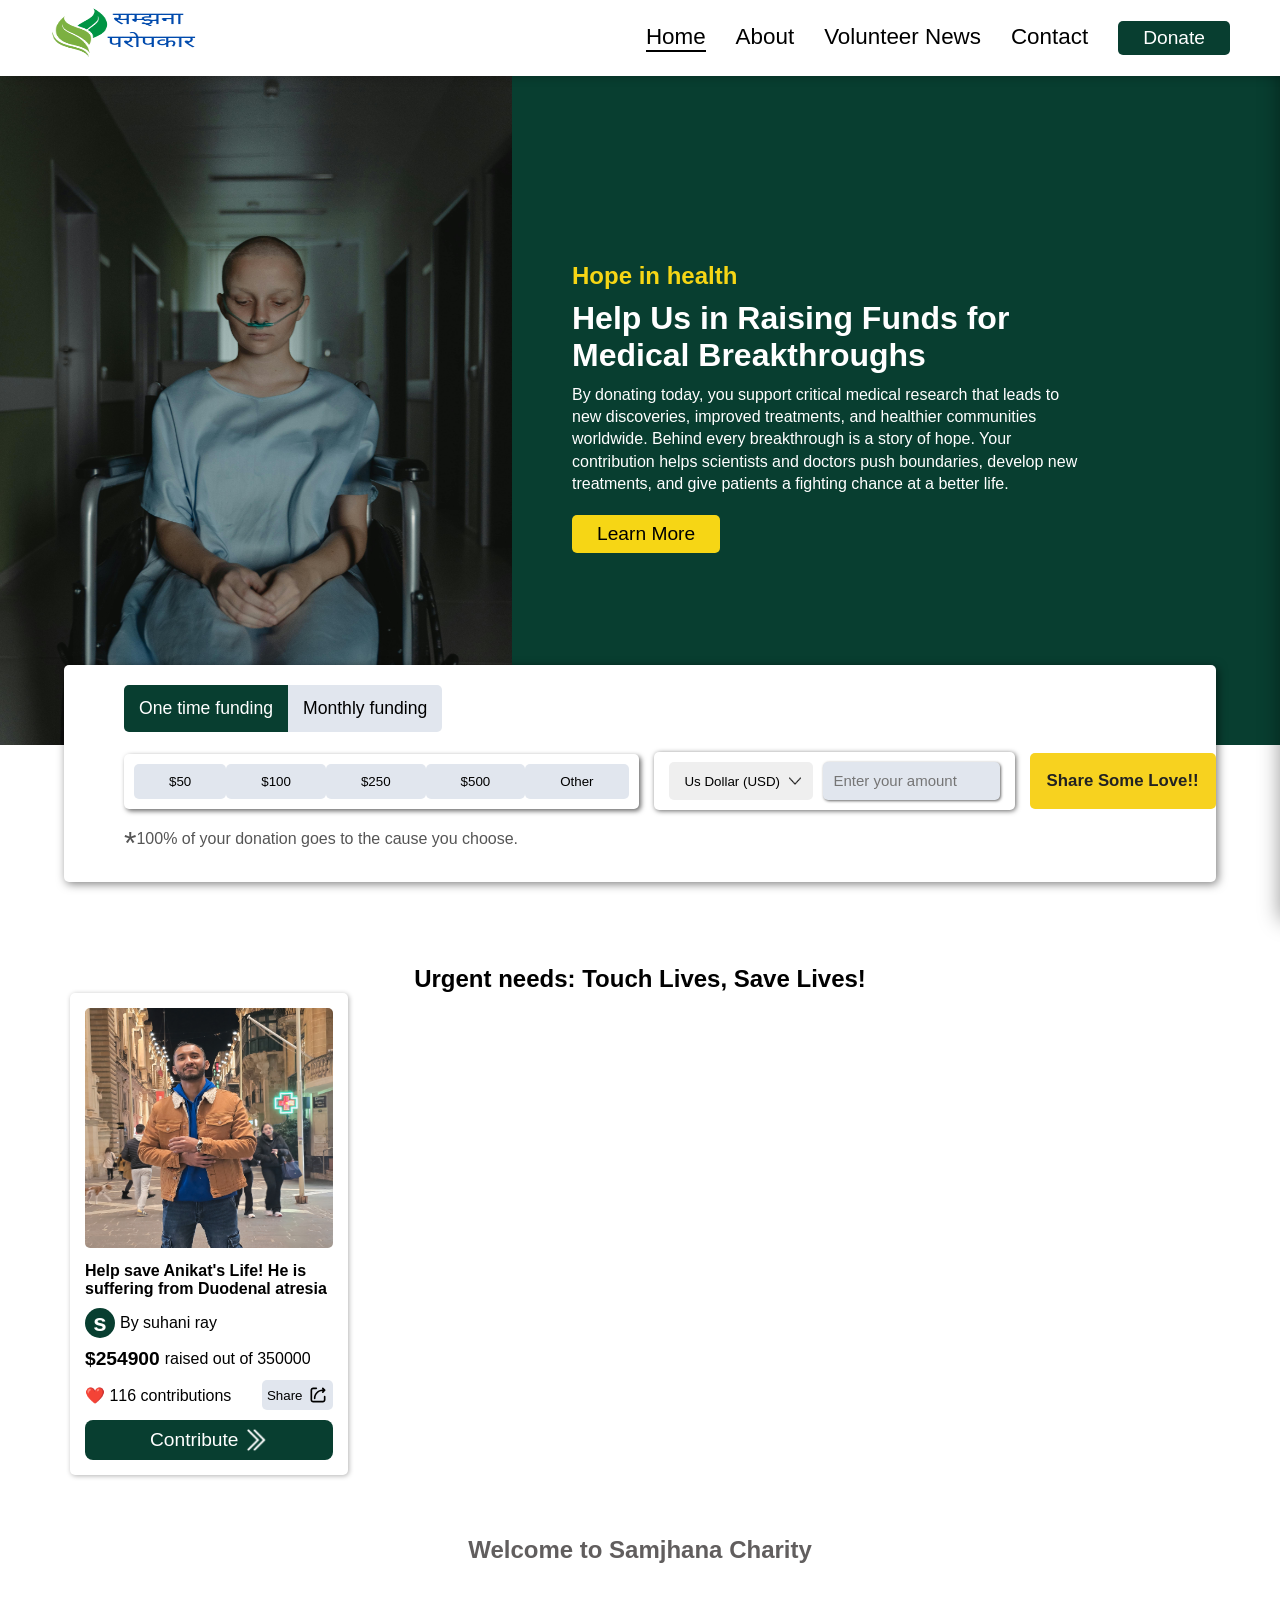
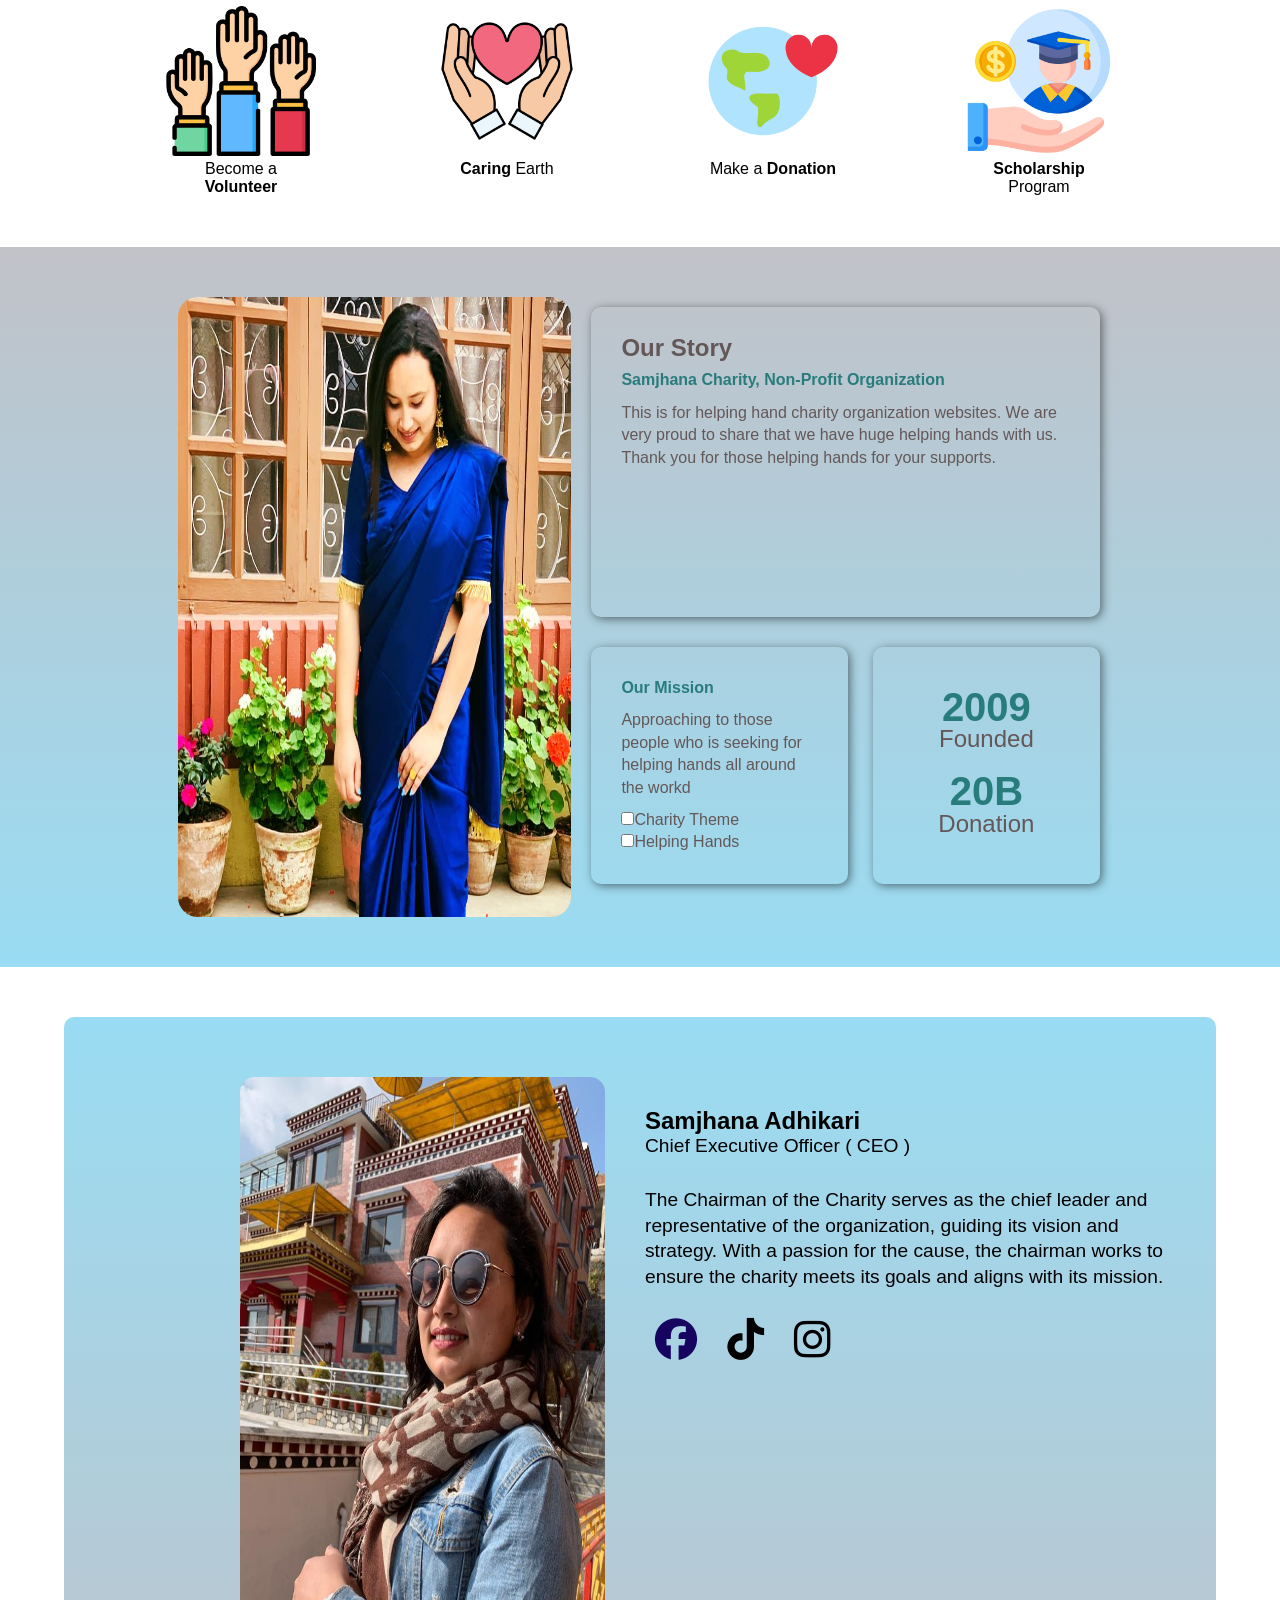
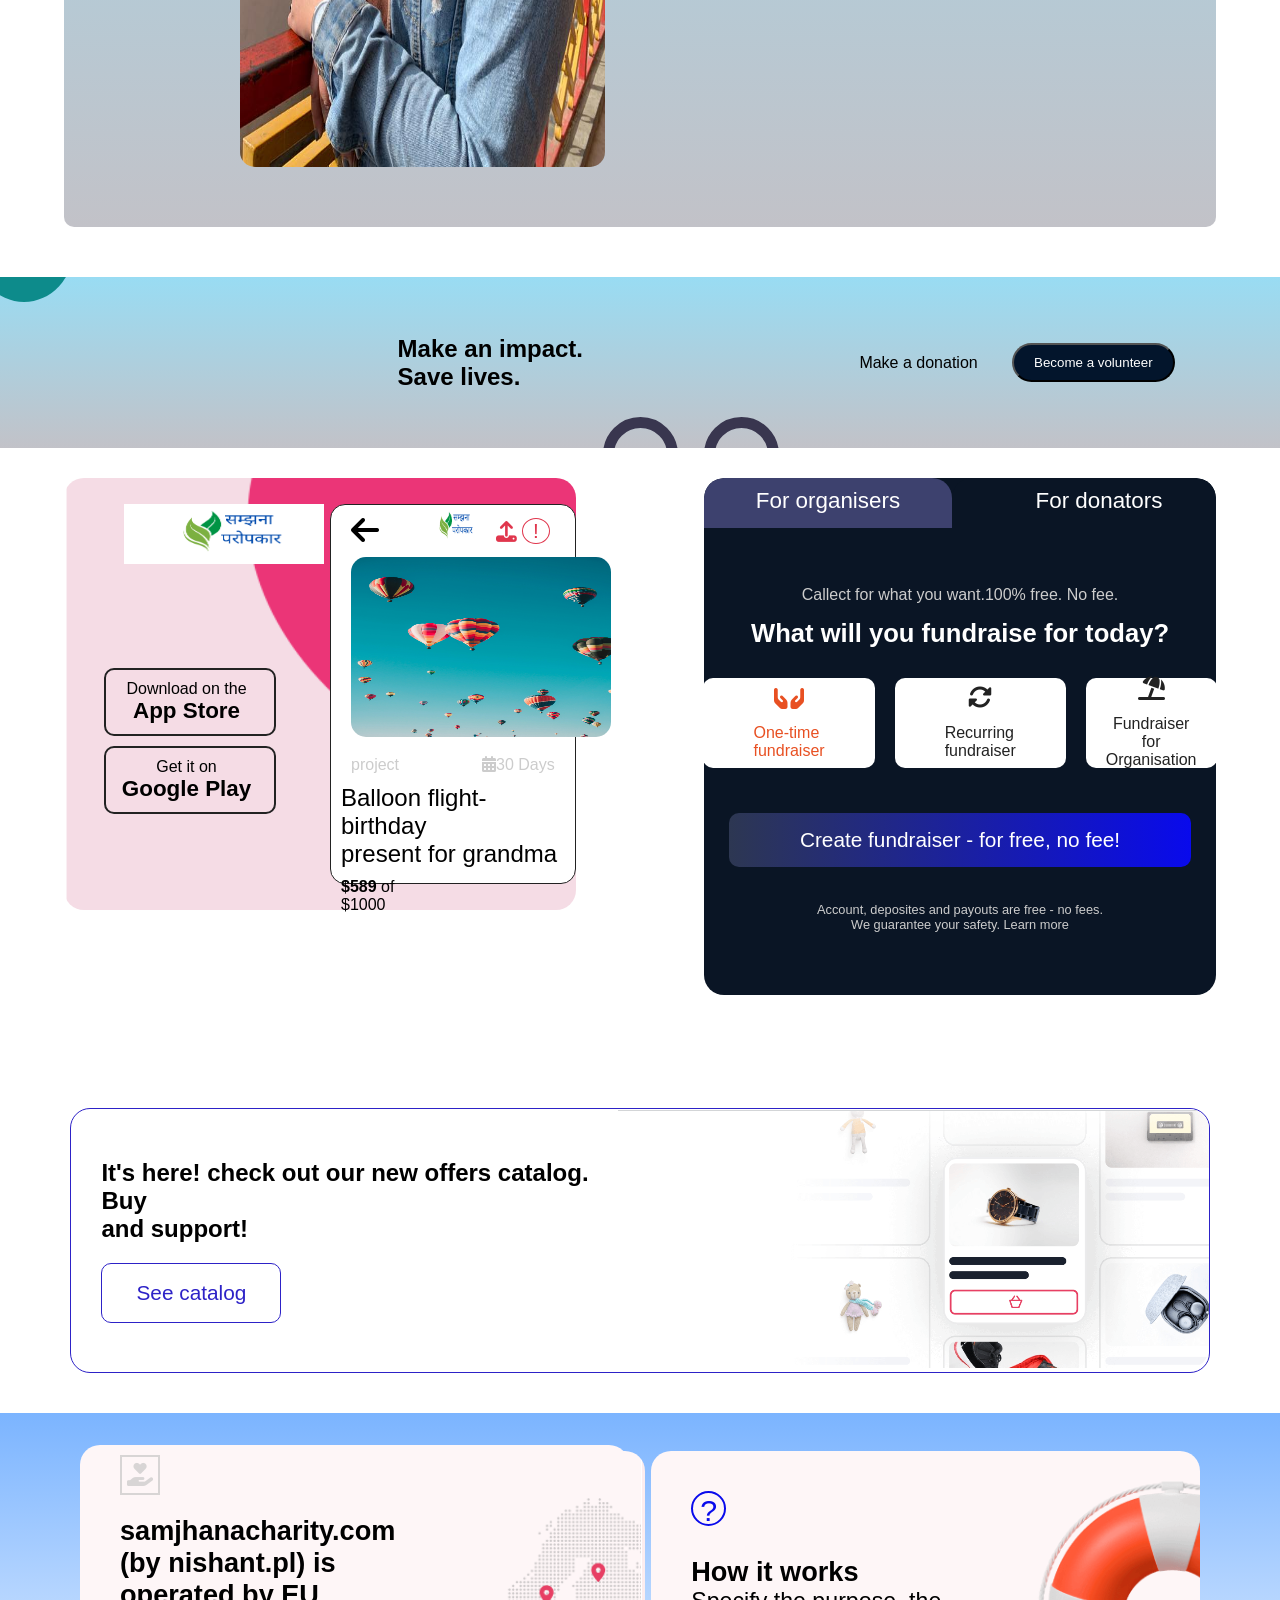
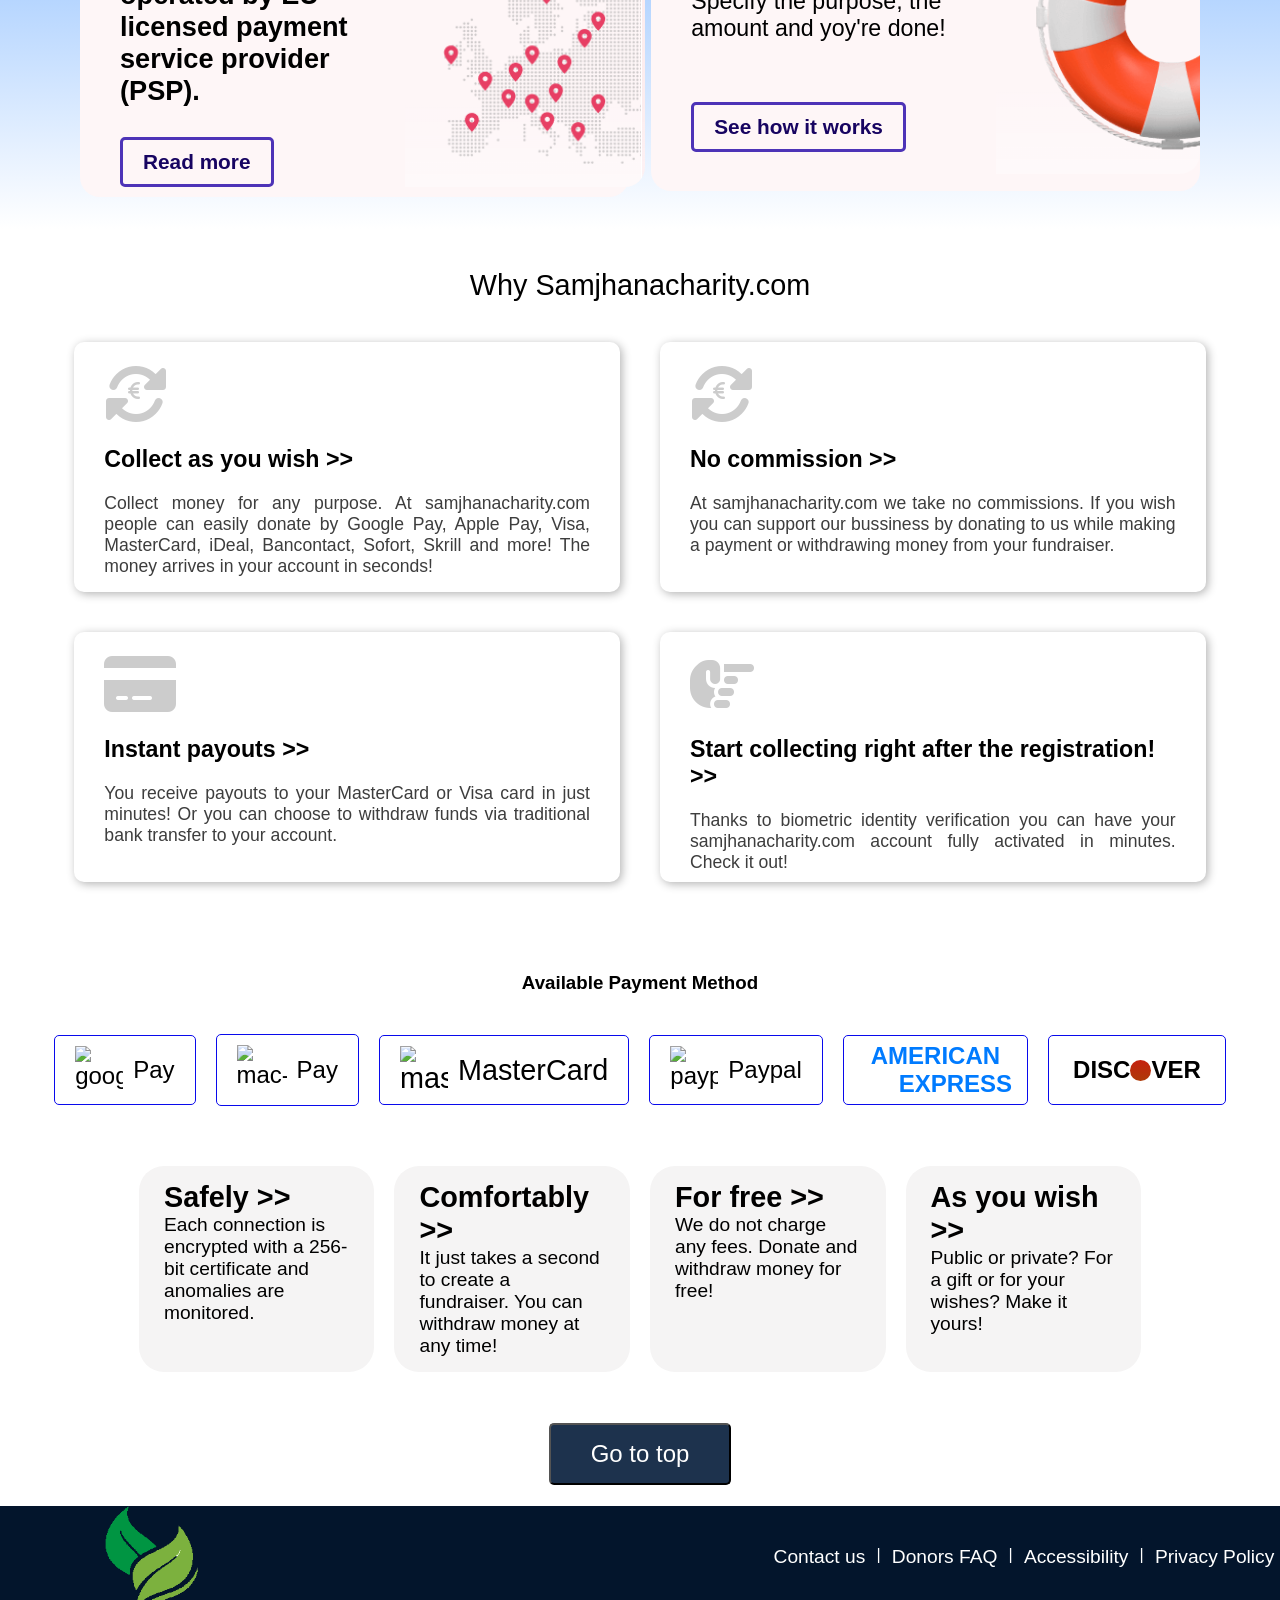
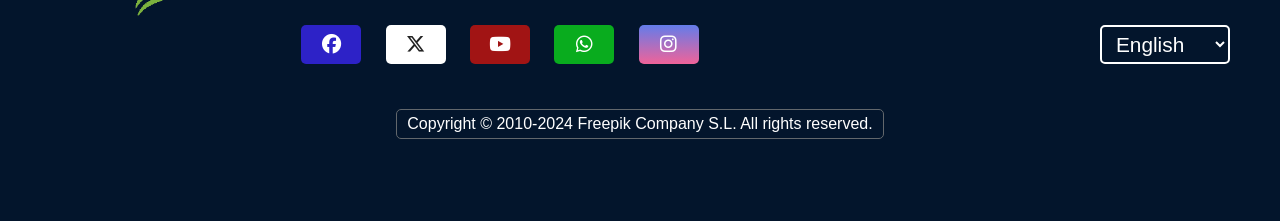
==== index.html @ 67909ae7 "git initialize" ====
<!DOCTYPE html>
<html lang="en">
  <head>
    <meta charset="UTF-8" />
    <meta name="viewport" content="width=device-width, initial-scale=1.0" />
    <title>Shamjhana charity</title>
    <link rel="stylesheet" href="style.css" />
    <link rel="stylesheet" href="formStyle.css">
    <link rel="stylesheet" href="footerLogInWith.css">
    <link rel="stylesheet" href="sliding-dots.css">
    <link rel="stylesheet" href="contact.css">
    <link
      rel="stylesheet"
      href="https://cdnjs.cloudflare.com/ajax/libs/font-awesome/6.7.1/css/all.min.css"
    />
     <script src="index.js" defer></script>
   <script src="javascript.js" defer></script>
  </head>
  <body>
   <header>
      <div class="header section-p">
        <div class="title-image">
          <img src="photos/सम्झना परोपकार23.png" alt="logo of site" />
        </div>
        <div class="menu-bar">
          <ul>
            <li><a href="index.html" class="active">Home</a></li>
            <li><a href="about.html">About</a></li>
            <li><a href="volunteer.html" >Volunteer News</a></li>
            <li><a href="contact.html">Contact</a></li>
          </ul>
          <a href="donation.html"><button>Donate</button></a>
        </div>
      </div>
    </header>
    <div class="scroll-bar"></div>

     <div class="mutedBackground">
      <div class="logo-details">
        <div id="cancel-icon"><i class="fa-solid fa-arrow-left"></i></div>
        <video src="photos/logoAnimation.mp4" autoplay muted loop></video>
      </div>
    </div>
    <div id="message">
      <p>
        <button class="cancel-btn">
          &times;
        </button>
        <span>You made a difference today.</span>
        Your donation was successful, and your kindness is already helping those in need. Thank you for standing with us and spreading hope.
      </p>
    </div>

    <section id="hero-section">
      <div class="hero-image">
        <img src="photos/hero-section-img.jpg" alt="hero section image" />
      </div>
      <div class="container">
        <h3>Hope in health</h3>
        <h2>Help Us in Raising Funds for Medical Breakthroughs</h2>
        <p>By donating today, you support critical medical research that leads to new discoveries, improved treatments, and healthier communities worldwide. Behind every breakthrough is a story of hope. Your contribution helps scientists and doctors push boundaries, develop new treatments, and give patients a fighting chance at a better life.</p>
        <button>Learn More</button>
      </div>
      <div class="payment-list">
        <div class="payment-subscriptions-type">
          <button class="active first">One time funding</button>
          <button class="second">Monthly funding</button>
        </div>
        <div class="price-options">
          <div class="options">
            <button value="50">$50</button>
            <button value="100">$100</button>
            <button value="250">$250</button>
            <button value="500">$500</button>
            <button value="0">Other</button>
          </div>
          <div class="currency-input">
            <div class="custom-select-dropdown">
              <button>
                <p>
                  Us Dollar (USD)
                </p>
                <img src="/photos/down-arrow.png" alt="arrow down"/>
              </button>
              <ul class="dropdown-active">
                <li value="Eur">
                  Us Dollar (USD)
                </li>
                <li value="Eur">
                  Euro (EUR)
                </li>
              </ul>
            </div>
            <input type="text" placeholder="Enter your amount" />
          </div>
          <button class="donateBtn">Share Some Love!!</button>
        </div>
        <span class="donation-info">
         <span>*</span> 100% of your donation goes to the cause you choose.

        </span>
      </div>
       
    </section>

    <section id="recent-charity">
      <h2>
        Urgent needs: Touch Lives, Save Lives!
      </h2>
      <div class="listofCharityProgram">
        <div class="container">
          <img class="photo" src="photos/aaaaa.jpg" alt="image of current program" />
          <h4>
            Help save Anikat's Life! He is suffering from Duodenal atresia
          </h4>
          <div>
            <p class="avatar">
              s
            </p>
            <span>
              By suhani ray
            </span>
          </div>
          <div>
            <span class="raisedMoney">$254900</span>raised out of 350000
          </div>
          <div class="contributionBtn">
            <p>
              <span>❤️</span> 116 contributions
            </p>
            <button>
              Share
              <img src="photos/shareIcon.svg" alt="">
            </button>
          </div>
          <button class="goContributeBtn">
            Contribute
            <img src="photos/doubleArrow.png" alt="">
          </button>
        </div>
      </div>

    </section>

    <section class="welcome-to-charity">
      <div class="left">
        <h2>Welcome to Samjhana Charity</h2>
        <div class="helping-hands">
          <div class="help first-child">
            <img src="photos/charity.png" alt="" />
            <p>Become a <br /><strong>Volunteer</strong></p>
          </div>
          <div class="help second-child">
            <img src="photos/donate.png" alt="" />
            <p><strong>Caring</strong> Earth</p>
          </div>
          <div class="help third-child">
            <img src="photos/earth.png" alt="" />
            <p>Make a <strong>Donation</strong></p>
          </div>
          <div class="help forth-child">
            <img src="photos/scholarship.png" alt="" />
            <p><strong>Scholarship</strong><br /> Program</p>
          </div>
        </div>
      </div>
      <div class="scholarship-section">
          <i class="fa-solid fa-xmark"></i>
            <h2 class="section-title">Scholarship Opportunities</h2>
            <p class="section-description">
              Explore various scholarships tailored for students to support their academic journey. Apply now to secure your future!
            </p>
        
            <div class="scholarship-cards">

              <!-- Scholarship Card 1 -->
              <div class="scholarship-card">
                <h3 class="scholarship-title">Undergraduate Merit Scholarship</h3>
                <p class="scholarship-details">
                  Award: $5,000 annually <br>
                  Eligibility: High school graduates with a GPA of 3.5+
                </p>
                <button class="apply-button">Apply Now</button>
              </div>
        
              <!-- Scholarship Card 2 -->
              <div class="scholarship-card">
                <h3 class="scholarship-title">STEM Excellence Grant</h3>
                <p class="scholarship-details">
                  Award: $7,500 annually <br>
                  Eligibility: Students pursuing STEM fields
                </p>
                <button class="apply-button">Apply Now</button>
              </div>
        
              <!-- Scholarship Card 3 -->
              <div class="scholarship-card">
                <h3 class="scholarship-title">Global Student Scholarship</h3>
                <p class="scholarship-details">
                  Award: Full tuition coverage <br>
                  Eligibility: International students with leadership experience
                </p>
                <button class="apply-button">Apply Now</button>
              </div>
            </div>
        </div>
        
    </section>

    <section class="story-section">
      <div class="left-side">
        <img src="photos/IMG_1.jpg" alt="Story teller" />
      </div>
      <div class="right">
        <div class="top">
          <h1>Our Story</h1>
          <h4>Samjhana Charity, Non-Profit Organization</h4>
          <p></p>
            This is for helping hand charity organization websites. We are very
            proud to share that we have huge helping hands with us. Thank you
            for those helping hands for your supports.
          </p>
        </div>
        <div class="bottom">
          <div class="bottom-left">
            <h4>Our Mission</h4>
            <p>
              Approaching to those people who is seeking for helping hands all
              around the workd
            </p>
            <div>
              <label for=""><input type="checkbox" />Charity Theme</label>
              <label for=""><input type="checkbox" />Helping Hands</label>
            </div>
          </div>
          <div class="bottom-right">
            <div class="bottom-right-div">
              <h2>2009</h2>
              <p>Founded</p>
            </div>
            <div>
              <h2>20B</h2>
              <p>Donation</p>
            </div>
          </div>
        </div>
      </div>
    </section>

    <section class="founder-profile">
      <div class="image">
        <img src="photos/IMG_2.jpg" alt="Founder">
      </div>
      <div class="description">
        <h2>Samjhana Adhikari</h2>
        <span>Chief Executive Officer ( CEO )</span>
        <p>The Chairman of the Charity serves as the chief leader and representative of the organization, guiding its vision and strategy. With a passion for the cause, the chairman works to ensure the charity meets its goals and aligns with its mission.</p>
        <div class="icons">
          <div><a href="https://www.facebook.com/samie.adhikari" target="_blank"><i class="fa-brands fa-facebook"></i></a></div>
          <div><a href="https://www.tiktok.com/foryou" target="_blank"><i class="fa-brands fa-tiktok"></i></a></div>
          <div><a href="https://www.instagram.com/shrijana.adhikari.5817/" target="_blank"><i class="fa-brands fa-instagram"></i></a></div>
        </div>
      </div>
    </section>

    <section class="become-a-volunteer">
      <div class="before"></div>
      <div class="text"><h2>Make an impact. <br> Save lives.</h2></div>
      <div class="right-text">
        <p>Make a donation</p>
        <Button><a href="volunterForm.html">Become a volunteer</a></Button>
      </div>
        <div class="bottom-ring"></div>
        <div class="bottom-ring2"></div>
    </section>
  
  <section class="application">
    <div class="left-side">
      <div class="applink">
        <div class="image"><img src="photos/सम्झना परोपकार2.png" alt=""></div>
        <div class="link">
          <div class="iphone">
            <div class="logo"></div>
            <div class="name">
              <p>Download on the </p>
              <h4>App Store</h4>
            </div>
          </div>
          <div class="android">
            <div class="logo"></div>
            <div class="name">
              <p>Get it on </p>
              <h4>Google Play</h4>
            </div>
          </div>
        </div>
      </div>
      <div class="mobile-screen">
        <div class="head">
          <div class="icon"><i class="fa-solid fa-arrow-left"></i></div>
          <div class="logo"><img src="photos/सम्झना परोपकार2.png" alt=""></div>
          <div class="upload"><i class="fa-solid fa-upload"></i><span>!</span></div>
        </div>
        <div class="ballons-image"><img src="photos/ballons.jpg" alt="ballons"></div>
        <div class="project">
          <span>project</span>
          <span><i class="fa-solid fa-calendar-days"></i>30 Days</span>
        </div>
        <div class="ballon-flight">Balloon flight-birthday <br>present for grandma</div>
        <div class="price"><strong>$589</strong> of $1000</div>
      </div>
    </div>
    <div class="right-side">
      <div class="heading">
        <div class="first-heading">For organisers</div>
        <div class="second-heading ">For donators</div>
      </div>
      <div class="body">
        <div class="for-organisers">
          <span>Callect for what you want.100% free. No fee.</span>
          <h4>What will you fundraise for today?</h4>
          <div class="box">
            <div class="first-box"><i class="fa-solid fa-hands-holding"></i><span class="first-span">One-time fundraiser</span></div>
            <div class="second-box"><i class="fa-solid fa-rotate"></i><span>Recurring fundraiser</span></div>
            <div class="third-box"><i class="fa-solid fa-umbrella-beach"></i><span>Fundraiser for Organisation</span></div>
          </div>
          <button>Create fundraiser - for free, no fee!</button>
          <div class="safety-text">
            <span>Account, deposites and payouts are free - no fees. <br>
            We guarantee your safety. <span>Learn more</span>
            </span>
          </div>
        </div>
        <div class="for-donators">
          <h4>Search for a fundraiser you want to support</h4>
          <div class="search-field"><input type="text" placeholder="Enter the title of the fundraiser"><i class="fa-solid fa-magnifying-glass"></i></div>
          <h5>Support fundraisers with more tha donations!</h5>
          <div class="tickmark"><i class="fa-solid fa-check"></i><span>Make use of unused items</span></div>
          <div class="tickmark"><i class="fa-solid fa-check"></i><span>Share your skills- handcraft, music,podcasts, etc</span></div>
          <div class="tickmark"><i class="fa-solid fa-check"></i><span>list them as offers on fundraiser, and 100% of the proceeds from sale will support your choosen cause</span> </div>
          <button>Create fundraiser</button>
        </div>
      </div>
    </div>
  </section>

  <section id="catalog">
    <div class="body">
      <div class="text">
        <h3>It's here! check out our new offers catalog. Buy <br> and support!</h3>
        <button> See catalog</button>
      </div>
      <div class="image">
        <img src="photos/catalog.png">
      </div>
    </div>
  </section>

  <section class="container-p">
    <div class="container">
      <div class="left-side">
        <div class="content">
          <div class="icon"><i class="fa-solid fa-hand-holding-heart"></i></div>
          <div class="text"><h3 class="heading">samjhanacharity.com (by nishant.pl) is operated by EU licensed payment service provider (PSP).</h3></div>
          <div class="button"><button>Read more</button></div>
        </div>
        <div class="image"> <img src="photos/hello2.png" alt=""></div>
      </div>
      <div class="left-side right-side">
        <div class="content">
          <div class="question-mark">?</div>
          <div class="text"><h3 class="heading-one">How it works</h3>
          <p>Specify the purpose, the amount and yoy're done!</p></div>
          <div class="button"><button>See how it works</button></div>
        </div>
        <div class="image"> <img src="photos/hello.png" alt=""></div>
      </div>
    </div>
  </section>

  <section class="commission">
    <div class="heading">Why Samjhanacharity.com</div>
    <div class="container">
      <div class="box">
        <div class="icon"><i class="fa-solid fa-rotate"><i class="fa-solid fa-euro-sign"></i></i></div>
        <h2>Collect as you wish <span>>></span></h2>
        <p>Collect money for any purpose. At samjhanacharity.com people can easily donate by Google Pay, Apple Pay, Visa, MasterCard, iDeal, Bancontact, Sofort, Skrill and more! The money arrives in your account in seconds!</p>
      </div>
      <div class="box">
        <div class="icon"><i class="fa-solid fa-rotate"><i class="fa-solid fa-euro-sign"></i></i></div>
        <h2>No commission <span>>></span></h2>
        <p>At samjhanacharity.com we take no commissions. If you wish you can support our bussiness by donating to us while making a payment or withdrawing money from your fundraiser.</p>
      </div>
      <div class="box">
        <div class="icon"><i class="fa-regular fa-credit-card"></i></div>
        <h2>Instant payouts <span>>></span></h2>
        <p>You receive payouts to your MasterCard or Visa card in just minutes! Or you can choose to withdraw funds via traditional bank transfer to your account.</p>
      </div>
      <div class="box">
        <div class="icon"><i class="fa-regular fa-hand-point-right"></i></div>
        <h2>Start collecting right after the registration! <span>>></span></h2>
        <p>Thanks to biometric identity verification you can have your samjhanacharity.com account fully activated in minutes. Check it out!</p>
      </div>
    </div>
  </section>

  <section class="pay-securely">
    <div class="heading"><h3>Available Payment Method</h3></div>
    <div class="payment">
      <div class="inner-box">
        <span class="icons-logo"><img width="48" height="48" src="https://img.icons8.com/color/48/google-logo.png" alt="google-logo"/>Pay</span>
        <span class="icons-logo"><img width="50" height="50" src="https://img.icons8.com/ios-filled/50/mac-os.png" alt="mac-os"/>Pay</span>
        <span class="icons-logo mastercard"><img width="48" height="48" src="https://img.icons8.com/color/48/mastercard-logo.png" alt="mastercard-logo"/> MasterCard</span>
        <span class="icons-logo"><img width="48" height="48" src="https://img.icons8.com/color/48/paypal.png" alt="paypal"/>Paypal</span>
        <span class="icons-logo american">AMERICAN <span>EXPRESS</span></span>
        <span class="icons-logo discover">DISC <P></P> VER</span>
      </div>
    </div>
    <div class="container">
      <div class="box">
        <h2>Safely <span>>></span></h2>
        <p>Each connection is encrypted with a 256-bit certificate and anomalies are monitored.</p>
      </div>
      <div class="box">
        <h2>Comfortably <span>>></span></h2>
        <p>It just takes a second to create a fundraiser. You can withdraw money at any time!</p>
      </div>
      <div class="box">
        <h2>For free <span>>></span></h2>
        <p>We do not charge any fees. Donate and withdraw money for free!</p>
      </div>
      <div class="box">
        <h2>As you wish <span>>></span></h2>
        <p>Public or private? For a gift or for your wishes? Make it yours!</p>
      </div>
    </div>
  </section>
  <!-- <div class="payment"><img src="photos/pay.png" alt="payment" width="100%"></div> -->
  <section id="goto-top">
    <button>Go to top</button>
  </section>

  <footer>
    <div class='footer-layer'>
      <div class="contact-form">
        <div class="image-side">
          <span>thank you for supportinng <br> samjhana charity fund</span>
        </div>
        <div class="content-side">
            <form action="">
              <div class="cancel-icon"><i class="fa-solid fa-arrow-left"></i></div>
              <div class="heading"><h4>If you wish to contact us - log in.</h4></div>
              <div class="create-account"><p>Don't have an account?<span>Sign Up</span></p></div>
              <div class="signup-with">
                <i class="fa-brands fa-facebook"></i>
                <span>Continue with Facebook</span>
              </div>
              <div class="signup-with">
                <i class="fa-brands fa-google"></i>
                <span>Continue with Google</span>
              </div>
              <div class="line-through"><span>or</span></div>
              <div class="input-email"><input type="email" placeholder="Enter your email"></div>
              <div class="input-password"><input type="password" placeholder="Your password"></div>
              <div class="forgot-password"><span>Forgot password?</span></div>
              <button class="sign-in">Sign in</button>
            </form>
          </div>
      </div>
    </div>
   <div>
      <!-- <div class="payment"><img src="photos/pay.png" alt="payment"></div> -->
      <div class="footer-part">
          <div class="logo"><img src="photos/2 copy.png" alt=""></div>
          <div class="footer-list">
            <div class="contact-us"><a href="#">Contact us</a></div>
            <div>|</div>
            <div><a href="frequentlyAskedQuestion.html" target="_top">Donors FAQ</a></div>
            <div>|</div>
            <div><a href="">Accessibility </a></div>
            <div>|</div>
            <div><a href="privacypolicy.html">Privacy Policy</a></div>
          </div>
      </div>
      <div class="copy-right">
        <div class="social-media">
            <a href="https://www.facebook.com/samie.adhikari" target="_blank"><i class="fa-brands fa-facebook"></i></a>
            <a href="https://x.com/?lang=en" target="_blank">  <i class="fa-brands fa-x-twitter"></i></a>
            <a href="https://www.youtube.com/watch?v=2YqrkCI9_wM" target="_blank"><i class="fa-brands fa-youtube"></i></a>
            <a href="https://www.whatsapp.com" target="_blank"><i class="fa-brands fa-whatsapp"></i></a>
            <a href="https://www.instagram.com/adhikarisamie/" target="_blank"><i class="fa-brands fa-instagram"></i></a>
        </div>
        <select name="language" id="language">
            <option value="English">English</option>
            <option value="Nepali">Nepali</option>
            <option value="Poland">Poland</option>
            <option value="Spanish">Spanish</option>
            <option value="Germany">Germany</option>
        </select>
    </div>
   </div>
   
   
   <div class="copy-right-part"><span>Copyright © 2010-2024 Freepik Company S.L. All rights reserved.</span></div>
  </footer>
  </body>
</html>
---- style.css ----
* {
  margin: 0px;
  padding: 0px;
  box-sizing: border-box;
  font-family: arial;
}
:root {
  --primary-color: #083e30;
  --secondary-color: #03152c;
  --primary-background-color: #f9f9f9;
  --secondary-background-color: #e1e6ee;
  --primary-yellow-color: #f6d615;
  --secondary-yellow-color: #f7d21f;
}
.section-m {
  margin: 40px 0px;
}
a {
  text-decoration: none;
  /* color: white; */
}
.header {
  display: flex;
  justify-content: space-between;
  align-items: center;
  position: fixed;
  left: 0px;
  top: 0px;
  width: 100%;
  background-color: white;
  box-shadow: 10px 0px 10px rgba(0, 0, 0, 0.3);
  z-index: 999;
  padding: 0px 50px;
}
.header .title-image img {
  width: 150px;
  height: 4.5rem;
  cursor: pointer;
}
.menu-bar {
  width: 100%;
  display: flex;
  justify-content: center;
  align-items: center;
  gap: 20px;
}
.menu-bar ul {
  list-style: none;
  display: flex;
  align-items: center;
  gap: 10px;
  justify-content: right;
  width: 100%;
}
.menu-bar ul li {
  padding: 10px;
  width: fit-content;
}
.menu-bar ul li a {
  font-size: 1.4rem;
  color: black;
}
.menu-bar ul li a::after {
  content: "";
  display: block;
  width: 0%;
  height: 2px;
  background: #000;
  transition: 0.4s;
}
.menu-bar ul li a:hover::after {
  width: 100%;
}
.menu-bar ul li a.active::after {
  width: 100%;
}
.menu-bar a button {
  padding: 6px 25px;
  border: none;
  outline: none;
  border-radius: 5px;
  cursor: pointer;
  background: var(--primary-color);
  color: #fff;
  font-size: 1.2rem;
  transition: 0.2s ease-in;
}
.menu-bar a button:hover {
  background: var(--secondary-color);
}
.mutedBackground {
  background-color: rgba(0, 0, 0, 0.7);
  width: 100%;
  height: 100vh;
  display: none;
  position: fixed;
  top: 0px;
  left: 0px;
  z-index: 9999;
}
.logo-details {
  width: 60%;
  height: 50vh;
  position: absolute;
  top: 50%;
  left: 50%;
  transform: translate(-50%, -50%);
  z-index: 99999;
  display: flex;
  justify-content: center;
  align-items: center;
  flex-direction: column;
  /* background: rgba(0, 0, 0, 0.4); */
  cursor: pointer;
}
.logo-details div {
  width: 100%;
  margin: 0% 0% -8% 3%;
  cursor: pointer;
}
.logo-details div .fa-arrow-left {
  padding: 15px;
  background-color: #fff;
  margin-bottom: 10px;
  border-radius: 50%;
  z-index: 99999;
}
.logo-details video {
  width: 100%;
  z-index: -1;
}
/*--------------------------------------------------------------------scroll bar section-------------------------------*/
.scroll-bar {
  position: fixed;
  top: 76px;
  left: 0%;
  width: 0%;
  height: 5px;
  background: var(--primary-yellow-color);
  border-top-right-radius: 5px;
  border-bottom-right-radius: 5px;
  z-index: 9999999;
}
/*--------------------------------------------------------------------hero section-------------------------------*/
#hero-section {
  width: 100%;
  min-height: 105dvh;
  padding-top: 70px;
  display: grid;
  grid-template-columns: 40% 1fr;
}
#hero-section .hero-image {
  height: 75dvh;
}
#hero-section .hero-image img {
  width: 100%;
  height: 100%;
  object-fit: cover;
}
#hero-section .container {
  background-color: var(--primary-color);
  height: 75dvh;
  color: #fff;
  display: flex;
  flex-direction: column;
  justify-content: center;
  align-items: flex-start;
  padding: 0px 60px;
}
#hero-section .container h3 {
  color: var(--primary-yellow-color);
  font-size: 1.5rem;
}
#hero-section .container h2 {
  font-size: 2rem;
  margin: 10px 0px;
  max-width: 70%;
}
#hero-section .container p {
  font-size: 1rem;
  line-height: 1.4rem;
  margin-bottom: 20px;
  max-width: 80%;
}
#hero-section .container button {
  padding: 8px 25px;
  background-color: var(--primary-yellow-color);
  border: none;
  outline: none;
  border-radius: 5px;
  cursor: pointer;
  font-size: 1.2rem;
  transition: 0.3s ease-in;
}
#hero-section .payment-list {
  position: absolute;
  bottom: 2%;
  left: 50%;
  transform: translateX(-50%);
  width: 90%;
  border-radius: 5px;
  background-color: white;
  box-shadow: 2px 2px 10px rgba(0, 0, 0, 0.5);
  display: flex;
  flex-direction: column;
  gap: 20px;
  padding: 20px 60px;
}
#hero-section > div.payment-list > div.payment-subscriptions-type {
  display: flex;
  align-items: center;
}
#hero-section .payment-list .payment-subscriptions-type button {
  background-color: var(--secondary-background-color);
  width: fit-content;
  padding: 13px 15px;
  border: none;
  outline: none;
  cursor: pointer;
  font-size: 1.1rem;
  transition: 0.3s ease-in;
}
#hero-section .payment-list .payment-subscriptions-type .first {
  border-top-left-radius: 5px;
  border-bottom-left-radius: 5px;
}
#hero-section .payment-list .payment-subscriptions-type .second {
  border-top-right-radius: 5px;
  border-bottom-right-radius: 5px;
}
#hero-section .payment-list .payment-subscriptions-type .active {
  background-color: var(--primary-color);
  color: #fff;
}
#hero-section .payment-list .price-options {
  display: grid;
  gap: 15px;
  grid-template-columns: 1fr 35% 18%;
  align-items: center;
}

#hero-section .payment-list .price-options .options {
  display: flex;
  justify-content: space-between;
  padding: 10px;
  border-radius: 5px;
  box-shadow: 2px 2px 5px rgba(0, 0, 0, 0.6);
}
#hero-section .payment-list .price-options .options button {
  background-color: var(--secondary-background-color);
  padding: 10px 35px;
  border-radius: 5px;
  outline: none;
  border: none;
  cursor: pointer;
}
#hero-section .payment-list .price-options .currency-input {
  box-shadow: 1px 1px 5px rgba(0, 0, 0, 0.6);
  padding: 10px 15px;
  height: 100%;
  border-radius: 5px;
  display: flex;
  gap: 10px;
}
#hero-section
  .payment-list
  .price-options
  .currency-input
  .custom-select-dropdown {
  width: 50%;
  border: none;
  outline: none;
  font-size: 1rem;
  position: relative;
  border-radius: 5px;
}
#hero-section
  .payment-list
  .price-options
  .currency-input
  .custom-select-dropdown
  button {
  display: flex;
  justify-content: center;
  align-items: center;
  /* gap: 20px; */
  width: 100%;
  height: 100%;
  padding: 5px;
  border-radius: 5px;
  outline: none;
  border: none;
  cursor: pointer;
}
#hero-section
  .payment-list
  .price-options
  .currency-input
  .custom-select-dropdown
  button
  p {
  width: 80%;
}
#hero-section
  .payment-list
  .price-options
  .currency-input
  .custom-select-dropdown
  button
  img {
  width: 13%;

  padding: 3px;
  border-radius: 2px;
}
#hero-section
  .payment-list
  .price-options
  .currency-input
  .custom-select-dropdown
  ul {
  position: absolute;
  top: 100%;
  left: 0;
  width: 100%;
  padding: 10px;
  background-color: white;
  border: 1px solid #ccc;
  border-radius: 5px;
  list-style-type: none;
  display: flex;
  gap: 7px;
  flex-direction: column;
}
#hero-section
  .payment-list
  .price-options
  .currency-input
  .custom-select-dropdown
  ul.dropdown-active {
  display: none;
}
#hero-section
  .payment-list
  .price-options
  .currency-input
  .custom-select-dropdown
  ul
  li {
  background-color: var(--secondary-background-color);
  padding: 5px;
  border-radius: 3px;
  cursor: pointer;
  transition: 0.2s ease-in;
}
#hero-section
  .payment-list
  .price-options
  .currency-input
  .custom-select-dropdown
  ul
  li:hover {
  background-color: var(--primary-color);
  color: #fff;
}
#hero-section .payment-list .price-options .currency-input input {
  width: 60%;
  padding: 10px;
  border: none;
  border-radius: 5px;
  box-shadow: 1px 1px 3px rgba(0, 0, 0, 0.6);
  background-color: var(--secondary-background-color);
  font-size: 1rem;
}
#hero-section .payment-list .price-options .currency-input input:focus {
  outline: 1px solid var(--primary-color);
}

#hero-section .payment-list .price-options .currency-input input::placeholder {
  font-size: 15px;
}

#hero-section .payment-list .price-options button:hover {
  box-shadow: 2px 2px 5px rgba(0, 0, 0, 0.5);
}
#hero-section .payment-list span.donation-info {
  display: flex;
  justify-content: flex-start;
  align-items: center;
  font-size: 1rem;
  color: #555;
  margin-top: -15px;
}
#hero-section .payment-list span.donation-info span {
  font-size: 2rem;
  margin-top: 10px;
}
#hero-section .payment-list .price-options button.donateBtn {
  padding: 18px 15px;
  background-color: var(--secondary-yellow-color);
  color: #222;
  border: none;
  outline: none;
  border-radius: 5px;
  cursor: pointer;
  font-size: 1.05rem;
  font-weight: bold;
  transition: 0.2s ease-in;
}

#message {
  position: fixed;
  top: 0;
  left: 0;
  width: 100dvw;
  height: 100dvh;
  background: rgba(0, 0, 0, 0.8);
  z-index: 9999999;
  display: none;
  justify-content: center;
  align-items: center;
  flex-direction: row;
}
#message .cancel-btn {
  position: absolute;
  top: 5%;
  right: 2%;
  font-size: 2.5rem;
  background: transparent;
  border: none;
  cursor: pointer;
}
#message p {
  background-color: white;
  color: black;
  padding: 20px 25px;
  max-width: 50%;
  border-radius: 5px;
  position: relative;
}
#message p span {
  display: block;
  font-size: 1rem;
  font-weight: bold;
  margin-bottom: 5px;
}
/*--------------------------------------------------------------------recent-charity section-------------------------------*/

#recent-charity {
  display: flex;
  flex-direction: column;
  justify-content: center;
  align-items: center;
  padding: 20px 40px;
}
#recent-charity .listofCharityProgram {
  width: 95%;
  display: grid;
  grid-template-columns: 1fr 1fr 1fr 1fr;
  gap: 10px;
}
#recent-charity .listofCharityProgram .container {
  box-shadow: 1px 1px 5px rgba(0, 0, 0, 0.3);
  padding: 15px;
  border-radius: 5px;
}
#recent-charity .listofCharityProgram .container .photo {
  width: 100%;
  height: 240px;
  border-radius: 5px;
}
#recent-charity .listofCharityProgram .container h4 {
  margin: 10px 0px;
}
#recent-charity .listofCharityProgram .container div {
  display: flex;
  align-items: center;
  gap: 5px;
  width: 100%;
  margin: 10px 0px;
}
#recent-charity .listofCharityProgram .container div .avatar {
  display: flex;
  justify-content: center;
  align-items: center;
  font-size: 1.5rem;
  font-weight: bold;
  width: 30px;
  height: 30px;
  border-radius: 50%;
  background-color: var(--primary-color);
  color: white;
}
#recent-charity .listofCharityProgram .container div .raisedMoney {
  font-weight: bold;
  font-size: 1.2rem;
  padding: 0;
}
#recent-charity .listofCharityProgram .container .contributionBtn {
  display: flex;
  justify-content: space-between;
  align-items: center;
}
#recent-charity .listofCharityProgram .container .contributionBtn button {
  display: flex;
  align-items: center;
  padding: 5px;
  gap: 5px;
  border-radius: 5px;
  border: none;
  cursor: pointer;
  background-color: var(--secondary-background-color);
}
#recent-charity .listofCharityProgram .container .contributionBtn button:hover {
  box-shadow: 1px 1px 5px rgba(0, 0, 0, 0.5);
}
#recent-charity .listofCharityProgram .container .contributionBtn button img {
  width: 20px;
  height: 20px;
}
#recent-charity .listofCharityProgram .goContributeBtn {
  width: 100%;
  height: 40px;
  background-color: var(--primary-color);
  outline: none;
  border: none;
  border-radius: 8px;
  color: white;
  display: flex;
  justify-content: center;
  align-items: center;
  gap: 5px;
  font-size: 1.2rem;
}
#recent-charity .listofCharityProgram .goContributeBtn:hover {
  box-shadow: 1px 1px 10px rgba(0, 0, 0, 0.8);
}
#recent-charity .listofCharityProgram .goContributeBtn img {
  max-width: 20%;
  max-height: 60%;
}

/*--------------------------------------------------------------------main section-------------------------------*/

.main-body .text {
  position: absolute;
  top: 0px;
  width: 100%;
  height: 90vh;
  background: rgba(0, 0, 0, 0.1);
}
.main-body .text div {
  position: absolute;
  top: 70%;
  left: 50%;
  transform: translate(-50%, -50%);
  background: rgba(0, 0, 0, 0.4);
  text-align: center;
  border-radius: 10px;
  padding: 15px;
}
.main-body .text h1 {
  font-size: 2.7rem;
  color: #2d22c7;
}
.main-body .text span {
  font-size: 1.5rem;
  color: #ffffff;
}

.main-body .text .learn-more {
  padding: 10px 20px;
  margin: 10px;
  color: #fff;
  border-radius: 25px;
  outline: none;
  border: none;
  background-color: #2d22c7;
  font-size: 1.3rem;
  cursor: pointer;
  transition: 0.2s ease-in;
}
.main-body .text .learn-more:hover {
  background-color: #170461;
}

/*-------------------------------welcome to charity----------------------------*/

.welcome-to-charity {
  position: relative;
  padding: 11rem 0;
  width: 100%;
  height: 2rem;
  display: flex;
  flex-direction: column;
  align-items: center;
  justify-content: center;
  flex-direction: row;
  z-index: 99;
}
.welcome-to-charity .left {
  padding: 11rem 0;
  width: 100%;
  height: 2rem;
  display: flex;
  flex-direction: column;
  align-items: center;
  justify-content: center;
  flex-direction: column;
  z-index: 99;
}
.welcome-to-charity h2 {
  margin-bottom: 2rem;
  color: #615e5e;
}
.welcome-to-charity .helping-hands {
  display: flex;
}
.welcome-to-charity .helping-hands .help {
  margin: 0px 3rem;
  text-align: center;
  padding: 10px;
  cursor: pointer;
}
.welcome-to-charity .helping-hands .help img {
  max-height: 150px;
  max-width: 150px;
}
/* .welcome-to-charity .helping-hands .second-child {
  box-shadow: 1px 1px 10px rgba(0, 0, 0, 0.4);
  border-radius: 5px;
} */

.no-scroll {
  overflow: hidden;
}
.welcome-to-charity .scholarship-section {
  position: fixed;
  top: 0px;
  right: -500px;
  width: 500px;
  height: 100vh;
  background-color: #f9f9f9;
  box-shadow: 0px 20px 20px rgba(0, 0, 0, 0.4);
  padding: 20px;
  z-index: 9999;
  transition: 0.3s ease-in;
}
.welcome-to-charity .scholarship-section i {
  color: #222;
  width: 100%;
  height: 10vh;
  cursor: pointer;
  font-size: 2rem;
}
.welcome-to-charity .scholarship-section .section-title {
  color: #2e0bb8;
  margin-bottom: 5px;
  margin-top: -30px;
}

.welcome-to-charity .scholarship-section .scholarship-card {
  box-shadow: 2px 2px 10px rgba(0, 0, 0, 0.5);
  margin: 10px 0px;
  padding: 10px;
  border-radius: 5px;
}
.welcome-to-charity .scholarship-section .scholarship-card h3 {
  color: #007bff;
  margin: 0px 0px 20px 0px;
}
.welcome-to-charity .scholarship-section .scholarship-card .apply-button {
  background-color: #007bff;
  color: #fff;
  border: none;
  padding: 10px 20px;
  border-radius: 5px;
  cursor: pointer;
  transition: background-color 0.3s ease;
  margin: 5px 0px;
}

/*--------------------------------story section-------------------------------*/

.story-section {
  width: 100%;
  color: #645757;
  height: 80vh;
  background-color: rgb(202, 224, 224);
  background: linear-gradient(to bottom, #c2c2c8, #99dcf3);
  padding: 50px;
  display: flex;
  justify-content: flex-start;
  padding-right: 100px;
  align-items: center;
}
.story-section .left-side {
  width: 50%;
  height: 100%;
  padding-left: 8em;
}
.story-section .left-side img {
  width: 100%;
  height: 100%;
  border-radius: 20px;
}
.story-section .right {
  width: 50%;
  line-height: 1.4rem;
  height: 100%;
  margin-right: 80px;
  margin-left: 20px;
  display: flex;
  justify-content: flex-start;
  align-items: center;
  flex-direction: column;
  gap: 20px;
}
.story-section .right .top {
  /* background-color: #fff; */
  box-shadow: 2px 2px 10px rgba(0, 0, 0, 0.5);
  padding: 30px;
  width: 100%;
  height: 50%;
  margin: 10px 0px;
  border-radius: 10px;
}
.story-section .right h1 {
  margin-bottom: 10px;
}
.story-section .right h4 {
  margin-bottom: 10px;
}
.story-section .right .bottom {
  display: flex;
  align-items: flex-start;
  gap: 15px;
  width: 100%;
}

.story-section .right .bottom .bottom-left {
  /* background-color: #fff; */
  box-shadow: 2px 2px 10px rgba(0, 0, 0, 0.5);
  border-radius: 10px;
  padding: 30px;
  height: 100%;
  width: 55%;
  margin-right: 10px;
}
.story-section .right .bottom .bottom-left h4 {
  margin-bottom: 10px;
}
.story-section .right .bottom .bottom-left div {
  margin-top: 10px;
}
.story-section .right .bottom .bottom-right .bottom-right-div {
  margin-bottom: 30px;
}
.story-section .right .bottom .bottom-right div h2 {
  font-size: 40px;
}
.story-section .right .bottom .bottom-right div p {
  font-size: 24px;
  margin-top: 10px;
}
.story-section .right .bottom .bottom-left div {
  display: flex;
  flex-direction: column;
}
.story-section .right .bottom .bottom-right {
  /* background-color: #fff; */
  box-shadow: 2px 2px 10px rgba(0, 0, 0, 0.5);
  border-radius: 10px;

  display: flex;
  flex-direction: column;
  justify-content: center;
  /* padding: 30px; */
  text-align: center;
  align-items: center;
  height: 100%;
  width: 50%;
}

.story-section h4,
.story-section h2 {
  color: rgb(40, 124, 124);
}

/*------------------------------------founder profile-----------------------*/

.founder-profile {
  display: flex;
  justify-content: center;
  gap: 40px;
  width: 90%;
  margin: 50px auto;
  height: 90vh;
  cursor: pointer;
  color: #fff;
  padding: 60px 20px;
  background: linear-gradient(to bottom, #99dcf3, #c2c2c8);
  border-radius: 10px;
}
.founder-profile .image {
  width: 50%;
}
.founder-profile .image img {
  width: 70%;
  height: 100%;
  border-radius: 15px;
  float: right;
}
.founder-profile .description {
  width: 50%;
  display: flex;
  flex-direction: column;
  align-items: flex-start;
  justify-content: flex-start;
  margin-top: 30px;
  margin-right: 30px;
  color: #000000;
}
.founder-profile .description span {
  margin-bottom: 30px;
  font-size: 1.2rem;
}
.founder-profile .description p {
  font-size: 1.2rem;
  line-height: 1.6rem;
}
.founder-profile .description .icons {
  margin-top: 30px;
  width: 140px;
  height: 40px;
  display: flex;
  align-items: center;
  justify-content: space-around;
}
.founder-profile .description .icons div {
  margin-right: 10px;
}
.founder-profile .description div i {
  font-size: 42px;
  color: black;
  border-radius: 50%;
  padding: 10px;
}
.founder-profile .description .icons div .fa-facebook {
  color: #170461;
  /* background-color: #ddd; */
  font-size: 42px;
}

/*-------------------------------------------------become a volunteer ---------------------------------*/

.become-a-volunteer {
  width: 100%;
  height: 19vh;
  display: flex;
  align-items: center;
  position: relative;
  justify-content: space-around;
  background: linear-gradient(to bottom, #99dcf3, #c2c2c8);
  overflow: hidden;
}
.become-a-volunteer .before {
  content: "";
  width: 100px;
  height: 110px;
  background-color: #0d8b8b;
  border-radius: 50%;
  position: absolute;
  top: -50%;
  left: -2%;
  overflow: hidden;
}
.become-a-volunteer .text {
  margin-right: 100px;
  width: 40%;
  display: flex;
  align-items: center;
  justify-content: right;
}
.become-a-volunteer .right-text {
  display: flex;
  align-items: center;
  justify-content: space-evenly;
  width: 30%;
}
.become-a-volunteer .right-text button {
  padding: 10px 20px;
  background-color: #03152c;
  color: #fff;
  border-radius: 20px;
  cursor: pointer;
}
.become-a-volunteer .right-text button a {
  color: #fff;
}
.bottom-ring {
  position: absolute;
  bottom: -44px;
  width: 75px;
  height: 75px;
  border: 11px solid #39364f;
  border-radius: 50%;
}
.bottom-ring2 {
  position: absolute;
  bottom: -44px;
  left: 55%;
  width: 75px;
  height: 75px;
  border: 11px solid #39364f;
  border-radius: 50%;
}
/*-------------------------------------------------------Causes------------------------------------------------*/

.causes {
  display: flex;
  align-items: center;
  flex-direction: column;
  width: 100%;
  padding: 40px 30px;
  margin-top: 30px;
  /* margin-bottom: 45px; */
}
.causes-for-volunter {
  margin-top: 0px;
}
.causes h4 {
  font-size: 30px;
  color: #2a857a;
  margin-top: 0px;
}
.causes .container {
  display: flex;
  justify-content: center;
  flex-wrap: wrap;
  margin-top: 20px;
  width: 100%;
  cursor: pointer;
}
.causes .container .details {
  display: flex;
  flex-direction: column;
  margin: 10px 15px;
  width: 31%;
  border: 1px solid #222;
  border-radius: 15px;
  padding: 5px;
}
.causes .container .details img {
  width: 100%;
  height: 150px;
  object-fit: cover;
  border-top-left-radius: 15px;
  border-top-right-radius: 15px;
  margin-bottom: 25px;
}
.causes .container .details .range-bar {
  max-width: 100%;
  height: 6px;
  background-color: #ccc;
  margin: 5px;
  position: relative;
}
.causes .container .details .range-bar .first-range-bar {
  width: 50%;
  height: 6px;
  background-color: rgb(5, 77, 86);
  margin-top: 5px;
  position: absolute;
  top: -5px;
}
.causes .container .details .range-bar .second-range-bar {
  width: 90%;
  height: 6px;
  background-color: rgb(5, 77, 86);
  margin-top: 5px;
  position: absolute;
  top: -5px;
}
.causes .container .details .range-bar .third-range-bar {
  width: 30%;
  height: 6px;
  background-color: rgb(5, 77, 86);
  margin-top: 5px;
  position: absolute;
  top: -5px;
}

.causes .container .details .price-range {
  display: flex;
  justify-content: space-around;
  margin: 10px 0px;
}
.causes .container .details a button {
  padding: 10px 20px;
  color: #fff;
  width: 100%;
  font-size: 1.4rem;
  background-color: #1d324d;
  cursor: pointer;
  border-bottom-right-radius: 10px;
  border-bottom-left-radius: 10px;
  transition: 0.2s;
  text-align: center;
}
.causes .container .details a {
  color: #fff;
  width: 100%;
}
.causes .container .details button:hover {
  box-shadow: 5px 5px 10px rgba(0, 0, 0, 0.7);
}

/*------------------------application section---------------------------------*/
.application {
  width: 100%;
  display: flex;
  justify-content: space-around;
  align-items: flex-start;
  padding: 50px 50px 0xp 50px;
  margin-top: 30px;
}

.application div {
  width: 40%;
  border-radius: 20px;
  position: relative;
}
.application .left-side {
  display: flex;
  justify-content: space-between;
  align-items: center;
  background-image: url(photos/app-background.png);
  background-size: cover;
  margin-right: -3-20px;
}
.application .left-side .applink {
  width: 50%;
  height: 27rem;
  padding: 0px 30px;
  display: flex;
  flex-direction: column;
  justify-content: center;
}
.application .left-side .applink .image {
  margin: -60px 5px 90px 30px;
}
.application .left-side .applink .image img {
  width: 200px;
  height: 60px;
}
.application .left-side .applink .link .iphone,
.application .left-side .applink .link .android {
  /* display: flex; */
  justify-content: center;
  align-items: center;
  width: 220%;
  margin: 10px;
  padding: 10px;
  border-radius: 10px;
  border: 2.5px solid #222;
  cursor: pointer;
}
.application .left-side .applink .link .iphone .name,
.application .left-side .applink .link .android .name {
  width: 95%;
  text-align: center;
}
.application .left-side .applink .link .iphone .name h4,
.application .left-side .applink .link .android .name h4 {
  font-size: 1.4rem;
}
.application .left-side .mobile-screen {
  width: 48%;
  height: 380px;
  background-color: rgb(255, 255, 255);
  margin: 10px;
  border: 1px solid #222;
  border-radius: 15px;
  padding: 10px;
}
.application .left-side .mobile-screen .head {
  display: flex;
  justify-content: space-between;
  align-items: center;
  width: 100%;
  height: 2rem;
  padding: 15px 10px;
  font-size: 2rem;
}
.application .left-side .mobile-screen .head .logo img {
  width: 100%;
  height: 2.5rem;
}
.application .left-side .mobile-screen .head .upload {
  color: #e0364d;
  font-size: 1.3rem;
  display: flex;
  justify-content: end;
  align-items: center;
}
.application .left-side .mobile-screen .head .upload span {
  border: 1px solid;
  border-radius: 50%;
  padding: 0px 10px;
  margin: 0px 5px;
}

.application .ballons-image img {
  width: 260px;
  height: 180px;
  border-radius: 15px;
  margin: 10px;
}
.application .left-side .mobile-screen .project {
  color: #ccc;
  display: flex;
  justify-content: space-between;
  align-items: center;
  width: 100%;
  padding: 5px 10px;
}
.application .left-side .mobile-screen .ballon-flight {
  width: 100%;
  font-weight: 510;
  text-align: left;
  font-size: 1.5rem;
  padding: 5px 0px;
}
.application .left-side .mobile-screen .price {
  padding: 5px 0px;
}
.application .right-side {
  overflow: hidden;
  height: 70vh;
}
.application .right-side .heading {
  position: absolute;
  top: 0px;
  left: 0px;
  z-index: 1;
  display: flex;
  justify-content: space-around;
  align-items: center;
  width: 100%;
  height: 50px;
  /* background-color: red;22 */
  font-size: 1.4rem;
}
.application .right-side .heading div {
  width: 100%;
  height: 100%;
  text-align: center;
  padding: 10px 10px;
  color: #fff;
}
.application .right-side .heading .first-heading {
  border-radius: 20px 20px 0px 0px;
  cursor: pointer;
  background-color: #3d416e;
}
.application .right-side .heading .second-heading {
  border-radius: 20px 20px 0px 0px;
  background-color: #0a1525;
  cursor: pointer;
  padding-left: 40px;
}
.application .right-side .body {
  position: relative;
  display: flex;
  width: 100%;
  height: 100%;
  color: #fff;
  padding-top: 50px;
}
.application .right-side .body .for-organisers {
  position: absolute;
  top: 0px;
  left: 0;
  background-color: #0a1525;
  width: 100%;
  height: 82%;
  display: flex;
  justify-content: center;
  align-items: center;
  flex-direction: column;
  padding: 10px;
  padding-top: 60px;
}
.application .right-side .body .for-organisers span {
  margin: 15px 0px;
  color: #ccc;
}
.application .right-side .body .for-organisers h4 {
  font-size: 1.6rem;
}
.application .right-side .body .for-organisers .box {
  display: flex;
  justify-content: center;
  align-items: center;
  width: 100%;
  height: 110px;
  padding: 10px 10px;
  margin: 20px 0px;
}
.application .right-side .body .for-organisers .box div {
  /* padding: 10px; */
  background-color: #fff;
  margin: 0px 10px;
  width: 100%;
  height: 100%;
  border-radius: 10px;
  padding: 10px 20px;
  display: flex;
  justify-content: center;
  align-items: center;
  flex-direction: column;
  cursor: pointer;
}
.application .right-side .body .for-organisers .box div .fa-hands-holding {
  color: #e85022;
  font-size: 1.5rem;
}
.application .right-side .body .for-organisers .box div i {
  color: #222;
  font-size: 1.5rem;
  padding-top: 15px;
}
.application .right-side .body .for-organisers .box .first-box {
  display: flex;
  justify-content: center;
  align-items: center;
}
.application .right-side .body .for-organisers .box .first-box .first-span {
  color: #e85022;
  margin-left: 60px;
}
.application .right-side .body .for-organisers .box .second-box span {
  margin-left: 60px;
}
.application .right-side .body .for-organisers .box div span {
  color: #222;
  font-size: 1rem;
  width: 100%;
}
.application .right-side .body .for-organisers .box .third-box {
  text-align: center;
}
.application .right-side .body .for-organisers button {
  width: 94%;
  padding: 15px 20px;
  background: linear-gradient(to left, #090aec, #2d3752);
  outline: none;
  border: none;
  font-size: 1.3rem;
  margin: 15px 0px;
  color: #fff;
  border-radius: 10px;
  cursor: pointer;
  transition: 0.3s ease-in;
}
.application .right-side .body .for-organisers button:hover {
  background-color: #107436;
}
.application .right-side .body .for-organisers .safety-text {
  width: 100%;
  text-align: center;
  margin: 20px 0px;
  font-size: 0.8rem;
}
.application .right-side .body .for-donators {
  width: 100%;
  height: 90%;
  position: absolute;
  left: 100%;
  top: 0px;
  background-color: #0a1525;
  padding: 30px;
}
.application .right-side .body .for-donators h4 {
  width: 100%;
  font-size: 1.4rem;
  margin: 14px;
  margin-top: 3rem;
}
.application .right-side .body .for-donators .search-field {
  position: relative;
  width: 100%;
  height: 2.3rem;
  margin: 30px 0px;
}
.application .right-side .body .for-donators .search-field input {
  width: 90%;
  height: 2rem;
  padding: 20px;
  outline: none;
  border: none;
  border-radius: 10px 0px 0px 10px;
  font-size: 1.3rem;
  cursor: pointer;
}
.application .right-side .body .for-donators .search-field i {
  position: absolute;
  top: 0px;
  padding: 13px;
  width: 10%;
  height: 109%;
  border-radius: 0px 10px 10px 0px;
  background-color: #ccc;
  cursor: pointer;
}
.application .right-side .body .for-donators h5 {
  width: 100%;
  font-size: 1.1rem;
  margin: 20px 15px;
}
.application .right-side .body .for-donators .tickmark {
  display: flex;
  width: 100%;
  margin: 15px 0px;
}
.application .right-side .body .for-donators .tickmark i {
  color: #e85022;
  /* padding:10px 20px 0px 10px; */
}
.application .right-side .body .for-donators .tickmark span {
  margin-left: 10px;
}
.application .right-side .body .for-donators button {
  width: 100%;
  background: linear-gradient(to right, #5353dc, #252b6e);
  border: none;
  outline: none;
  border-radius: 10px;
  padding: 15px;
  margin-top: 20px;
  cursor: pointer;
  color: #fff;
  font-size: 1.2rem;
}
/*------------------------pay securely---------------------------------*/

.pay-securely {
  width: 100%;
  /* background-color: #e1e6ee; */
  padding: 20px 0px 40px 0px;
}

.pay-securely .heading {
  text-align: center;
  margin: 20px 0px;
}
.pay-securely .payment {
  width: 100%;
  display: flex;
  justify-content: center;
  align-items: center;
  margin: 40px 0px 60px 0px;
}
.pay-securely .payment .inner-box {
  display: flex;
  justify-content: center;
  align-items: center;
}
.pay-securely .payment .inner-box .icons-logo {
  padding: 10px 20px;
  display: flex;
  justify-content: center;
  align-items: center;
  font-size: 1.5rem;
  margin: 0px 10px;
  cursor: pointer;
  border: 1px solid #090aec;
  border-radius: 5px;
  /* background-color:red; */
}
.pay-securely .payment .inner-box .icons-logo img {
  margin-right: 10px;
}
.pay-securely .payment .inner-box .mastercard {
  font-size: 1.8rem;
}
.pay-securely .payment .inner-box .american {
  /* font-size: 1.6rem; */
  padding: 6px 15px;
  font-weight: 600;
  display: flex;
  flex-direction: column;
  color: #007bff;
}

.pay-securely .payment .inner-box .american span {
  margin-left: 40px;
}
.pay-securely .payment .inner-box .discover {
  font-weight: 700;
  padding: 20px 24px;
}
.pay-securely .payment .inner-box .discover p {
  width: 21px;
  height: 21px;
  border-radius: 50%;
  background: linear-gradient(to bottom, #c5210f, #ad3a08);
}
.pay-securely .container {
  display: flex;
  width: 80%;
  margin: auto;
  justify-content: center;
}
.pay-securely .container .box {
  width: 23%;
  margin: 0px 10px;
  padding: 15px 25px;
  background-color: #f5f4f4;
  font-size: 1.2rem;
  border-radius: 25px;
}

/*------------------------go to top section---------------------------------*/

#goto-top {
  width: 100%;
  height: 4rem;
  margin: 10px 0px 0px 0px;
  display: flex;
  justify-content: center;
  align-items: center;
}
#goto-top button {
  padding: 15px 40px;
  color: #fff;
  border-radius: 5px;
  outline: none;
  background-color: #1d324d;
  font-size: 1.5rem;
  cursor: pointer;
  transition: 0.2s ease-in;
}
#goto-top button:hover {
  box-shadow: 2px 2px 10px rgba(0, 0, 0, 0.5);
  border: 1px solid #000000;
}

/* -------------------video section-------------------- */

/* .video{
  width: 100%;
  height: 100vh;
  display: none;
  justify-content: center;
  align-items: center;
  background: rgba(0,0,0, 0.4);
  position: relative;
  background: rgba(0, 0, 0, 0.5);
}

.video video{
  position:absolute;
  top: 50%;
  left: 50%;
  transform: translate(-50%,-50%);
  width: 300px;
  height: 300px;
} */
/* ------------------- ---------------title for map section------------------------------------- */
.title-for-map {
  width: 100%;
  height: 25vh;
  display: flex;
  justify-content: center;
  align-items: center;
  flex-direction: column;
}
.title-for-map .updates {
  display: flex;
  justify-content: center;
  align-items: center;
  width: 100%;
  height: 7rem;
  background-color: #0a1525;
  font-size: 1.2rem;
  color: #ddd;
}
.title-for-map .updates h5 {
  margin: 0px 10px;
  color: #fff;
  font-size: 1.3rem;
}
.title-for-map .updates span {
  margin: 0px 30px;
  width: 7px;
  height: 7px;
  background-color: #e03737;
  border-radius: 50%;
}
.title-for-map .title {
  margin: 50px 0px 20px 0px;
  text-align: center;
}
.title-for-map .title h3 {
  font-size: 1.6rem;
  margin-bottom: 10px;
}

/* ------------------- -------------------------------------map section------------------------------------------------ */
#map {
  width: 85%;
  height: 70vh;
  margin: 10px auto 40px;
  background-color: #eff2f0;
  display: flex;
  justify-content: flex-start;
  align-items: center;
  border-radius: 20px;
}
#map .left {
  width: 50%;
  height: 100%;
  outline: none;
  border-radius: 20px;
  padding: 10px;
  border: none;
}
#map .left .most-donation {
  width: 78%;
  position: relative;
}
#map .left .most-donation span {
  position: absolute;
  right: 0px;
  top: -30px;
}
#map .left .bar {
  height: 10px;
  width: 60%;
  margin-top: 30px;
  background: linear-gradient(to right, #fff, #e03737);
  border: 1px solid #222;
  border-radius: 10px;
  margin: auto;
}
#map .left img {
  border: none;
  outline: none;
  width: 80%;
  height: 95%;
}
#map .right {
  width: 50%;
  height: 100%;
  padding: 0px 40px;
  display: flex;
  justify-content: center;
  align-items: center;
  flex-direction: column;
  text-align: left;
}
#map .right div p {
  font-size: 1.3rem;
}
#map .right .first-span {
  margin-top: 20px;
}
#map .right span {
  font-size: 0.8rem;
}

/*----------------------------------------catalog section-------------------*/

#catalog {
  width: 89%;
  margin: 0px auto 40px;
}
#catalog .body {
  display: flex;
  justify-content: space-between;
  width: 100%;
  border: 1px solid #2d22c7;
  border-radius: 20px;
}
#catalog .body .text {
  width: 50%;
  display: flex;
  flex-direction: column;
  justify-content: center;
  padding-left: 30px;
}
#catalog .body .text h3 {
  font-size: 1.5rem;
  margin-bottom: 20px;
}
#catalog .body .text button {
  position: relative;
  padding: 17px 20px;
  width: 180px;
  color: #2d22c7;
  border: 1px solid #2d22c7;
  border-radius: 10px;
  font-size: 1.3rem;
  background-color: transparent;
  overflow: hidden;
  cursor: pointer;
  /* transition: to right, 0.3s ease-in; */
}
#catalog .body .text button:hover {
  color: #fff;
}
#catalog .body .text button::after {
  content: "";
  width: 100%;
  height: 100%;
  position: absolute;
  background-color: #2e0bb8;
  top: 0%;
  right: 100%;
  border-radius: 10px;
  z-index: -1;
  transition: 0.4s ease-in;
  color: #fff;
}
#catalog .body .text button:hover::after {
  right: 0%;
  color: #fff;
}
#catalog .body .image img {
  margin: 0px 0px 0px 0px;
  border-radius: 0px 20px 20px 0px;
}

/*----------------------------------------container-p section-------------------*/

.container-p .container {
  display: flex;
  justify-content: space-between;
  align-items: center;
  width: 100%;
  padding: 2rem 5rem;
  background: linear-gradient(to bottom, #7bb4ff, #fff);
}
.container-p .container .left-side {
  display: flex;
  justify-content: space-between;
  align-items: center;
  flex-direction: row;
  border-radius: 20px;
  width: 49%;
  background-color: #fef6f7;
}
.container-p .container .left-side .content {
  padding: 10px 10px 10px 40px;
  font-size: 1.45rem;
  width: 60%;
}
.container-p .container .left-side .content .icon {
  border: 2px solid #b7b8d7;
  width: 12%;
  padding: 5px;
  margin: 0px 0px 20px 0px;
}
.container-p .container .left-side .content .icon {
  border: 2px solid #d8d5d5;
  width: 40px;
  height: 40px;
  margin: 0px 0px 20px 0px;
}
.container-p .container .left-side .content .icon i {
  color: #d8d5d5;
}
.container-p .container .left-side .content div .heading {
  margin-bottom: 30px;
}
.container-p .container .left-side .content .button button {
  padding: 10px 20px;
  border-radius: 5px;
  font-size: 1.3rem;
  font-weight: 600;
  outline: none;
  border: 3px solid #4d33b7;
  color: #170461;
  background: transparent;
  cursor: pointer;
  transition: 0.3s ease-in;
}
.container-p .container .left-side .content .button button:hover {
  border: 3px solid #7959fc;
  color: #7959fc;
}
.container-p .container .left-side .image img {
  border-radius: 0px 20px 20px 0px;
}
.container-p .container .content .question-mark {
  width: 35px;
  height: 35px;
  text-align: center;
  border: 2px solid #090aec;
  border-radius: 50%;
  color: #090aec;
  font-size: 1.9rem;
  margin-bottom: 30px;
}
.container-p .container .left-side .content div .heading-one {
  margin-top: 0px;
}
.container-p .container .left-side .content .text p {
  margin-bottom: 60px;
}
.container-p .container .right-side {
  padding: 13px 0px;
}
/*-----------------------------------------------fundraiser titles ----------------------------------*/
.list-of-fundraiser {
  width: 100%;
  margin-top: 40px;
  margin-bottom: 30px;
  display: flex;
  justify-content: center;
  align-items: center;
  flex-direction: column;
}
.list-of-fundraiser .heading h1 {
  font-size: 3rem;
}
.list-of-fundraiser .description {
  font-size: 1.35rem;
  margin: 20px 0px;
}
.list-of-fundraiser .titles {
  margin: 10px 0px 15px 0px;
}
.list-of-fundraiser .titles span {
  padding: 10px 20px;
  border: 2px solid #314db1;
  border-radius: 40px;
  margin: 10px 20px;
  font-size: 1.3rem;
  cursor: pointer;
}
.list-of-fundraiser .titles span:hover {
  box-shadow: 1px 2px 2px rgba(0, 0, 0, 0.5);
  border: 2px solid #496ef4;
}
.add-active {
  color: #fff;
  background-color: #1065d4;
}
---- formStyle.css ----
* {
  margin: 0px;
  padding: 0px;
  box-sizing: border-box;
  font-family: sans-serif, serif;
}
.touch {
  width: 100%;
  min-height: 120vh;
  background-color: #afb3ff;
  display: flex;
  align-items: flex-start;
  justify-content: space-between;
  padding: 9rem 30px 10px;
  position: relative;
  overflow: hidden;
}
.touch .overlay {
  position: absolute;
  top: 0;
  left: 0;
  width: 100dvw;
  height: 96vh;
  background: #ebefff;
  z-index: 1;
  border-bottom-right-radius: 150px;
  border-bottom-left-radius: 150px;
}
.touch .roundShape {
  position: absolute;
  /* bottom: -40%; */
  top: 49%;
  left: 10%;
  width: 600px;
  height: 600px;
  background: #afb3ff;
  border-radius: 50%;
  z-index: 2;
}
.touch .rodShape,
.touch .rodShapeTwo,
.touch .rodShapeThree,
.touch .rodShapeFour {
  position: absolute;
  width: 400px;
  height: 80px;
  border-radius: 100px;
  z-index: 2;
  rotate: -40deg;
}
.touch .rodShape {
  top: 0%;
  left: 25%;
  background: #838cf1;
}
.touch .rodShapeTwo {
  top: 7%;
  left: 31%;
  background: #afb3ff;
}
.touch .rodShapeThree {
  top: 50%;
  left: 20%;
  background: #838cf1;
  z-index: 1;
}
.touch .rodShapeFour {
  top: 58%;
  left: 25%;
  background: #afb3ff;
}
.touch div {
  width: 50%;
  margin-right: 5px;
  display: flex;
  align-items: start;
  justify-content: start;
  flex-direction: column;
  padding: 0px 10px;
  z-index: 2;
}

.touch div form {
  width: 90%;
}
.touch div form .form-id {
  width: 100%;
  display: grid;
  grid-template-columns: repeat(2, 1fr);
  gap: 15px;
}
.touch div form .form-id div {
  width: 100%;
  /* height: 5rem; */
  display: flex;
  flex-direction: column;
  align-items: start;
  justify-content: center;
  margin-bottom: 10px;
}
.touch div form .form-id div label {
  margin-bottom: 5px;
  font-size: 1.3rem;
  color: #333;
  cursor: pointer;
}
.touch div form .form-id div input {
  width: 100%;
  padding: 10px 15px;
  height: 2.2rem;
  border-radius: 30px;
  background: transparent;
  border: 1px solid #000;
  outline: none;
  font-size: 1rem;
}

.touch div form .form-id div #errorMessage {
  padding: 5px 0px 0px 0px;
  margin-left: 10px;
  color: red;
  display: none;
  font-size: 1rem;
  height: 30%;
}

.touch div .comment {
  width: 97%;
  display: flex;
  margin: 15px 0px 0px 10px;
}
.touch div .comment textarea {
  max-width: 100%;
  min-width: 100%;
  padding: 15px 15px;
  font-size: 1.1rem;
  border-radius: 25px;
  border: 1px solid #000;
  outline: none;
  background: transparent;
  resize: none;
}
.touch div .comment textarea::placeholder {
  font-size: 1.2rem;
}
.touch div .comment label {
  margin-bottom: 5px;
  font-size: 1.3rem;
  color: #333;
  cursor: pointer;
}
.touch div form button {
  background-color: #2f4e76;
  color: #fff;
  font-size: 1.5rem;
  padding: 5px 50px 5px 50px;
  margin-top: 20px;
  border-radius: 50px;
  border: none;
  outline: none;
  cursor: pointer;
  float: right;
}
.touch div form button:hover {
  background-color: #1b2e43;
  transition: 0.3s;
}
.touch .formMessage {
  width: 50%;
  height: 93%;
  z-index: 2;
}
.touch .formMessage img {
  width: 514px;
  height: 600px;
  position: absolute;
  top: 32%;
  left: 13%;
}
.touch .formMessage h1 {
  color: #333;
  font-family: sans-serif;
  margin-top: 40px;
}
.touch .formMessage span {
  max-width: 65%;
  font-size: 1rem;
  color: #333;
  margin-top: 15px;
  line-height: 1.6rem;
}
.touch .formMessage a {
  /* color: #2f4e76; */
  text-decoration: underline;
  margin-top: 5px;
  font-weight: bold;
}
---- footerLogInWith.css ----
/*----------------------------------footer section-------------------------------*/

footer {
  position: relative;
  width: 100%;
  height: 35vh;
  background-color: #03152c;
}
footer .payment img {
  width: 100%;
  cursor: pointer;
}
.footer-part {
  display: flex;
  justify-content: space-between;
  align-items: flex-start;
  margin-top: 20px;
}
footer .footer-part .logo {
  margin-left: 100px;
}
footer .footer-part .logo img {
  width: 100px;
  height: 110px;
}
footer .footer-part .footer-list {
  display: flex;
  justify-content: space-around;
  width: 40%;
  margin-top: 40px;
}
footer .footer-part .footer-list div {
  color: #fff;
}
footer .footer-part .footer-list div a {
  color: #fff;
  font-size: 1.2rem;
  transition: 0.2s;
}
footer .footer-part .footer-list div a:hover {
  color: #0d8b8b;
}

footer .copy-right {
  display: flex;
  justify-content: space-between;
  align-items: center;
}

footer .copy-right .social-media {
  color: #fff;
  width: 100%;
  text-align: center;
  margin-right: 100px;
}
footer .copy-right .social-media i {
  width: 60px;
  height: 40%;
  padding: 10px;
  margin: 5px 10px;
  font-size: 1.2rem;
  text-align: center;
  border-radius: 5px;
  cursor: pointer;
  transition: 0.2s ease-in;
}
footer .copy-right .social-media a {
  color: #fff;
}
footer .copy-right .social-media a i:hover {
  box-shadow: 2px 2px 5px rgba(185, 5, 134, 0.9);
}
footer .copy-right .social-media a .fa-facebook {
  background-color: #2d22c7;
}
footer .copy-right .social-media a .fa-x-twitter {
  background-color: #fff;
  color: #222;
}
footer .copy-right .social-media a .fa-youtube {
  background-color: #a11414;
}
footer .copy-right .social-media a .fa-whatsapp {
  background-color: #09ac1e;
}
footer .copy-right .social-media a .fa-instagram {
  background: linear-gradient(to bottom, #637cea, #f06399);
}
footer .copy-right select {
  padding: 5px 10px;
  border-radius: 5px;
  font-size: 1.3rem;
  color: #fff;
  outline: none;
  margin-right: 50px;
  border: 2px solid #fff;
  cursor: pointer;
  background: transparent;
}
footer .copy-right select option {
  color: #222;
  cursor: pointer;
}

footer .copy-right-part {
  color: #fff;
  display: flex;
  justify-content: center;
  margin: 10px auto;
  padding: 30px 0px 10px;
}
footer .copy-right-part span {
  border: 1px solid #62676c;
  padding: 5px 10px;
  border-radius: 5px;
}

footer .footer-layer {
  width: 100%;
  height: 100vh;
  display: none;
  background-color: rgba(0, 0, 0, 0.8);
  position: fixed;
  top: 0px;
  left: 0px;
}
footer .contact-form {
  position: fixed;
  display: flex;
  top: 55%;
  left: 50%;
  transform: translate(-46%, -50%);
  width: 60%;
  height: 85vh;
  box-shadow: 5px 5px 10px rgba(0, 0, 0, 0.9);
  border-radius: 5px;
  background: rgba(0, 0, 0, 0.9);
}
footer .contact-form .image-side {
  width: 50%;
  background-image: url(photos/n1.jpg);
  background-position: center;
  background-size: cover;
  display: flex;
  justify-content: center;
  align-items: end;
}
footer .contact-form .image-side span {
  color: #fff;
  font-size: 2rem;
  padding: 50px 0px;
  background: linear-gradient(to right, #2908e9, #ff0202);
  background-clip: text;
  -webkit-text-fill-color: transparent;
}
footer .contact-form .content-side {
  position: relative;
  width: 50%;
  display: flex;
  padding: 40px 60px;
  justify-content: center;
  align-items: center;
  flex-direction: column;
  background-color: #fff;
}
footer .contact-form .content-side div {
  width: 100%;
  margin: 5px 0px;
  height: 2.3rem;
}
footer .contact-form .content-side .cancel-icon {
  position: absolute;
  top: 20px;
  right: 40px;
  color: #fff;
  width: 100%;
  display: flex;
  justify-content: right;
  cursor: pointer;
}
footer .contact-form .content-side .cancel-icon i {
  font-size: 2rem;
  color: #222;
}
footer .contact-form .content-side div {
  text-align: center;
  margin: 10px 0px;
}
footer .contact-form .content-side div h4 {
  font-size: 1.4rem;
}
footer .contact-form .content-side .create-account span {
  color: #2d22c7;
}
footer .contact-form .content-side .signup-with {
  border: 1px solid #2d22c7;
  display: flex;
  justify-content: center;
  align-items: center;
  border-radius: 10px;
  cursor: pointer;
}
footer .contact-form .content-side .signup-with span {
  color:#2d22c7;
}
footer .contact-form .content-side .signup-with .fa-facebook {
  color: rgb(45, 20, 228);
  font-size: 1.3rem;
  margin-right: 10px;
}
footer .contact-form .content-side .signup-with .fa-google {
  background: linear-gradient(45deg, #08e843, #ee1202);
  background-clip: text;
  -webkit-text-fill-color: transparent;
  font-size: 1.3rem;
  margin-right: 10px;
}
footer .contact-form .content-side .line-through {
  width: 100%;
  height: 1px;
  background-color: #09ac1e;
  margin: 30px 0px;
  position: relative;
}
footer .contact-form .content-side .line-through span {
  position: absolute;
  top: -10px;
  width: 30px;
  height: 30px;
  background-color: #fff;
  border-radius: 50%;
}

footer .contact-form .content-side .input-email input,
footer .contact-form .content-side .input-password input {
  width: 100%;
  height: 2.5rem;
  padding: 10px 15px;
  border: 1px solid #ccc;
  outline:none;
  border-radius: 5px;
  cursor: pointer;
}
.contact-form .content-side .forgot-password {
  color: #ee1202;
  display: flex;
  justify-content: right;
  cursor: pointer;
}
.contact-form .content-side .forgot-password:hover {
  text-decoration: underline;
}
.contact-form .content-side button {
  width: 100%;
  padding: 10px 20px;
  color: #fff;
  font-size: 1.3rem;
  background: linear-gradient(to right, #423b85, #0a0690);
  border: none;
  outline: none;
  border-radius: 10px;
  cursor: pointer;
}
.contact-form .content-side button:hover {
  box-shadow: 1px 1px 5px #2d22c7;
}

/*----------------------------------frequently asked question ------------------------------*/

.frequent-question {
  margin-top: 60px;
  border-radius: 10px;
  margin-left: 85px;
  width: 90%;
  padding: 40px 40px 40px 160px;
  background-color: #fafafa;
}
.frequent-question div {
  position: relative;
  width: 100%;
  margin: 10px 0px;
}
.frequent-question div h1 {
  font-size: 2rem;
}
.frequent-question .search-section {
  margin-top: 30px;
}
.frequent-question div input {
  width: 90%;
  height: 100%;
  background-color: transparent;
  padding: 10px 20px;
  outline: none;
  border: none;
  border-bottom: 2px solid #222;
  font-size: 1.2rem;
  cursor: pointer;
}
.frequent-question div i {
  position: absolute;
  color: #222;
  font-size: 1.6rem;
  top: 8px;
  cursor: pointer;
  right: 15%;
}
.frequent-question div .fa-magnifying-glass {
  top: 3px;
  right: 112px;
  background-color: #e28725;
  padding: 8px 11px;
  border-radius: 0px 6px 6px 0px;
}
.frequent-question .result-box .single-box {
  margin-bottom: 30px;
}
.frequent-question .result-box .single-box a {
  text-decoration: underline;
  font-size: 1.2rem;
}

/*------------------------------------------------Privacy policy section-------------- ------------------------------*/
.privacy-policy{
  padding: 20px 20px;
  background-color: rgba(0, 0, 250, 0.1);
  /* background-color: lightgrey; */
}
.wrapper {
  width: 70%;
  margin-top: 900px;
  margin: 50px auto 0px;
  padding: 30px 20px;
  /* box-shadow: 2px 2px 10px rgba(0, 0, 0, 0.5); */
  border-radius: 5px;
  background-color: #fff;
}
.privacy-policy h2 {
  margin: 10px 0px;
}
.privacy-policy span,.privacy-policy p {
  font-size: 0.9rem;
}
.privacy-policy h4 {
  margin: 10px 0px;
  font-size: 0.9rem;
}
.privacy-policy .policies {
  margin: 10px 0px;
}
.privacy-policy .policies h3 {
  margin: 10px 0px;
  font-size: 0.9rem;
}
.privacy-policy .policies ul li {
  margin: 0px 40px;
  font-weight: 50;
  font-size: 0.9rem;
}
---- sliding-dots.css ----
.main-body .main-section .sliding-dots{
    position: absolute;
    bottom: 5px;
    width: 100%;
    height: 5rem;
    /* background-color: red; */
    display: flex;
    justify-content: center;
    align-items: center;
    z-index:9999;
}
.main-body .main-section .sliding-dots div{
    position: relative;
    padding: 10px;
    width: 20px;
    height: 20px;
    border: 2px solid #1a0f07;
    border-radius: 50%;
    margin: 0px 20px;
    cursor: pointer;
}
.pointer{
    background-color: #3e47ee;
}
.main-body .description{
    display:none;
    justify-content:flex-start;
    align-items: flex-start;
    flex-direction: column;
    width: 60%;
    position:fixed;
    top: 11%;
    left:20%;
    /* transform: translate(-35%,-105%); */
    background-color:#fff;
    color: #222;
    padding: 30px 50px;
    z-index: 9999;
    box-shadow: 3px 3px 5px rgba(10, 40, 0, 0.5);
}
.main-body .description p{
    width: 100%;
    text-align: justify;
}
.main-body .description p span{
    padding-left: 30px;
}
.main-body .description span span{
    font-size: 1.5rem;
}
.main-body .description i{
    font-size: 1.9rem;
    padding: 10px;
    position: absolute;
    right: 30px;
    top: 10px;
    cursor: pointer;

}
---- contact.css ----
.commission {
  width: 100%;
  display: flex;
  justify-content: center;
  align-items: center;
  flex-direction: column;
  padding: 10px 10px 30px 10px;
  /* background-color: #eff2f0; */
}
.commission .heading {
  font-size: 1.8rem;
  margin-top: 30px;
  margin-bottom: 20px;
}
.commission .container {
  width: 101%;
  display: flex;
  justify-content: center;
  align-items: center;
  flex-wrap: wrap;
  padding: 0px 30px;
}
.commission .container .box {
  width: 45%;
  height: 250px;
  padding: 20px 30px;
  margin: 20px 20px;
  /* background-color: #fff; */
  box-shadow: 2px 2px 10px rgba(0, 0, 0, 0.3);
  border-radius: 10px;
}
/* .commission .container .box .icon{
    position: relative;
} */
.commission .container .box .icon .fa-rotate,
.commission .container .box .icon i {
  position: relative;
  font-size: 4rem;
  font-weight: 550;
  color: #ccc;
}
.commission .container .box .icon .fa-euro-sign {
  position: absolute;
  top: 0%;
  left: 5%;
  font-size: 1.2rem;
  padding: 20px;
}
.commission .container .box h2 {
  font-size: 1.45rem;
  padding: 20px 0px;
}
.commission .container .box p {
  font-size: 1.1rem;
  text-align: justify;
  color: #3d3d3d;
}
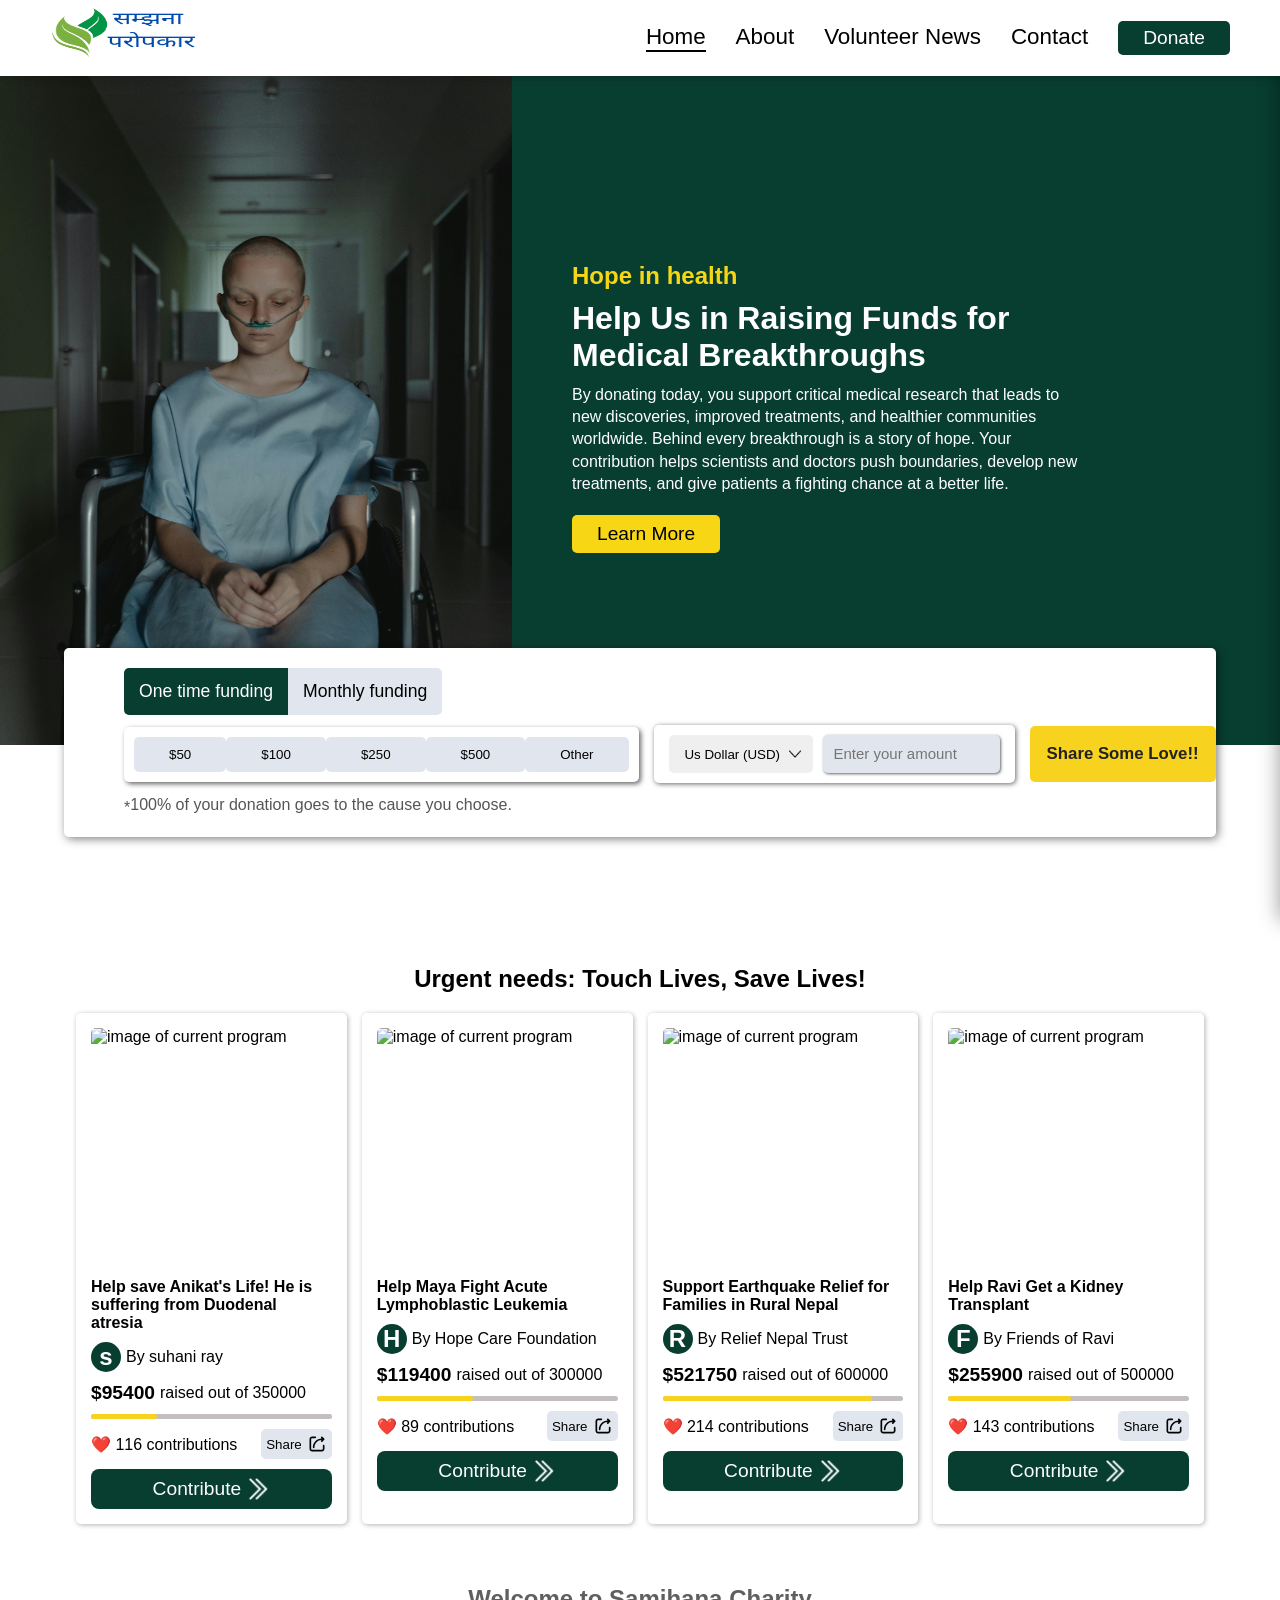
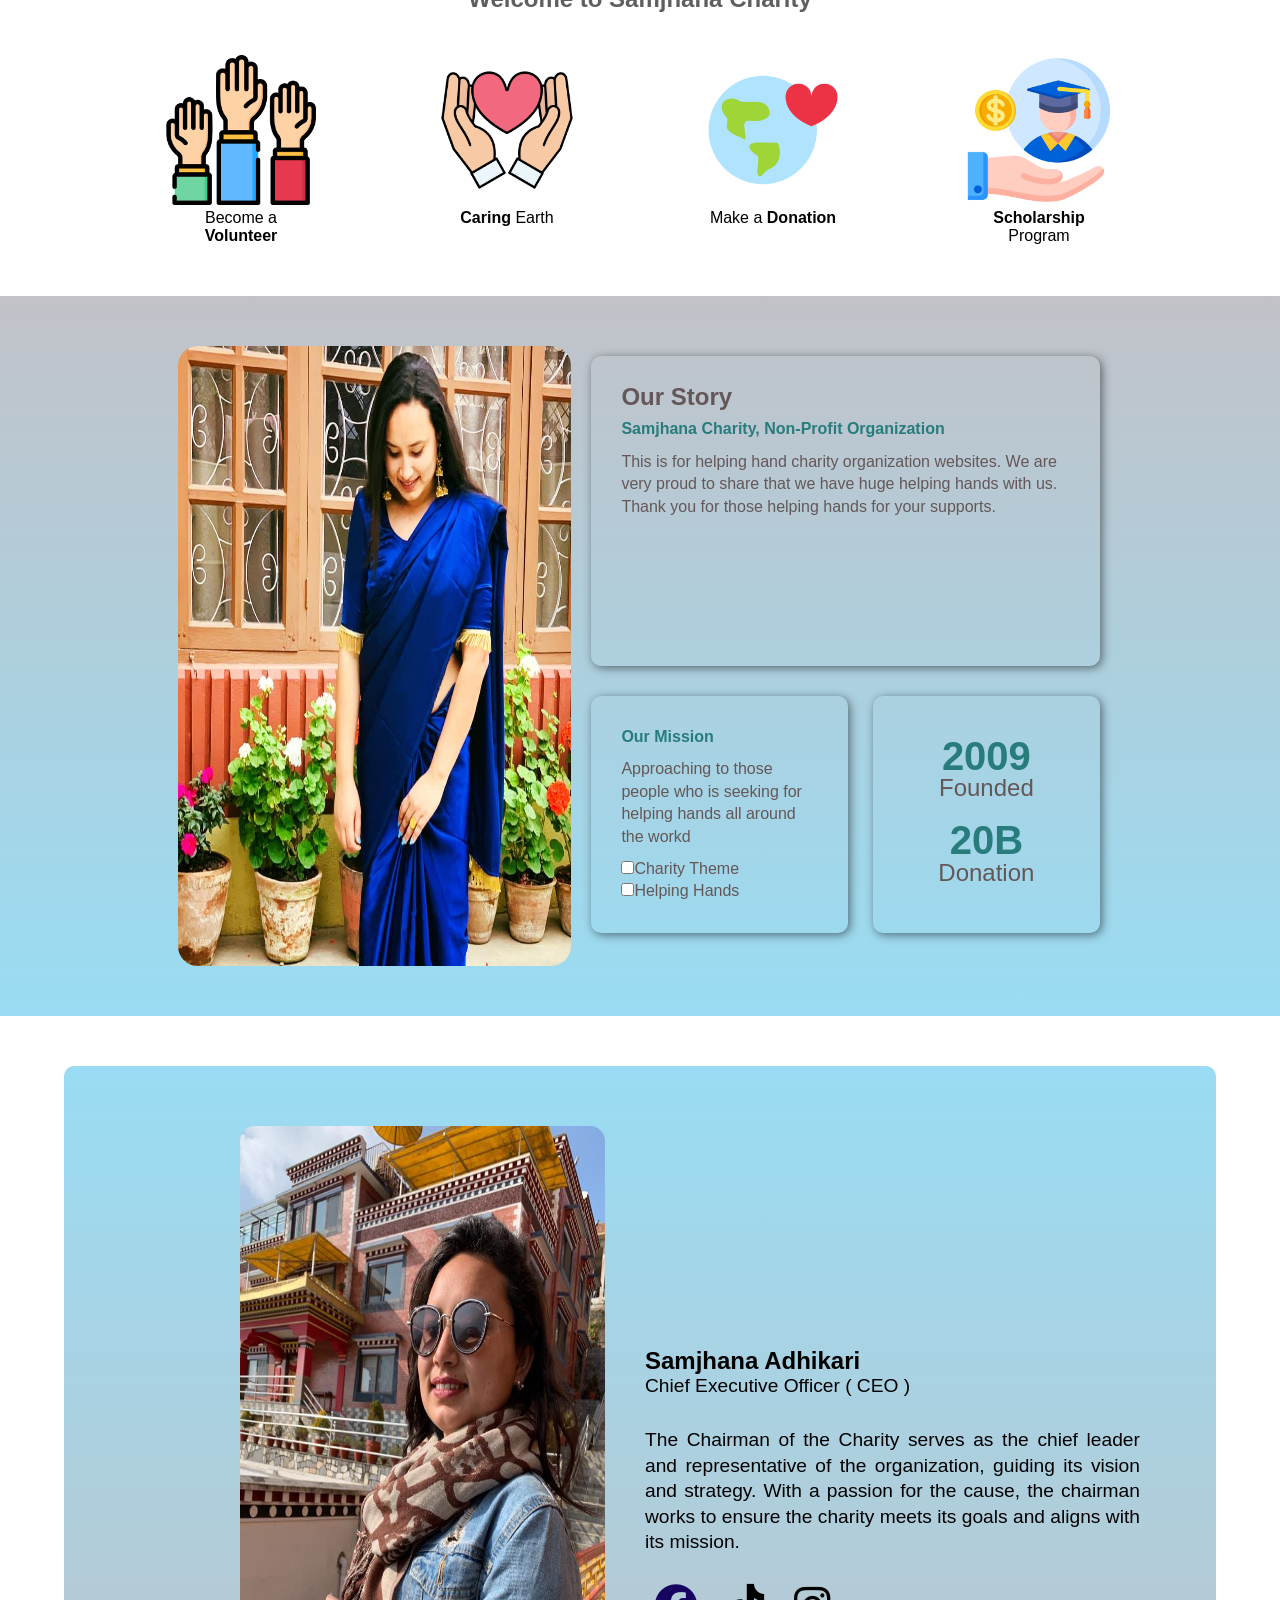
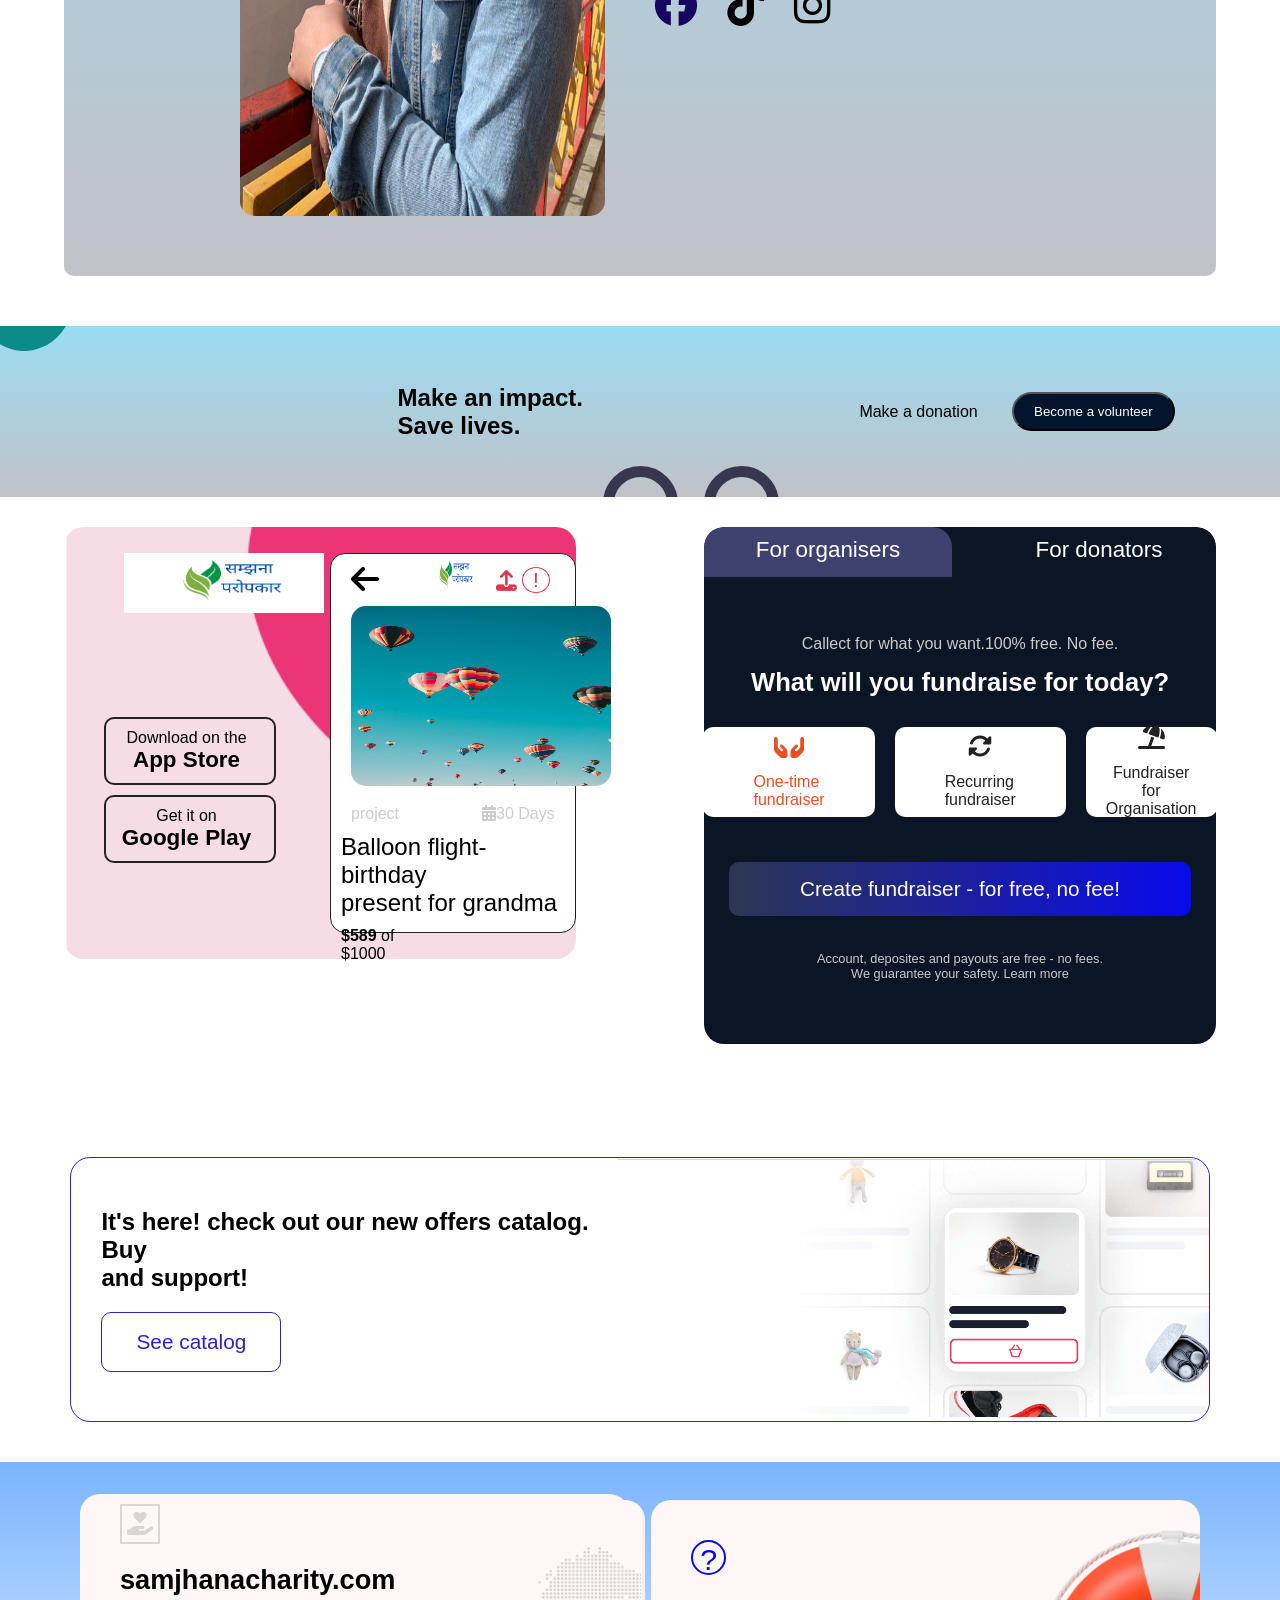
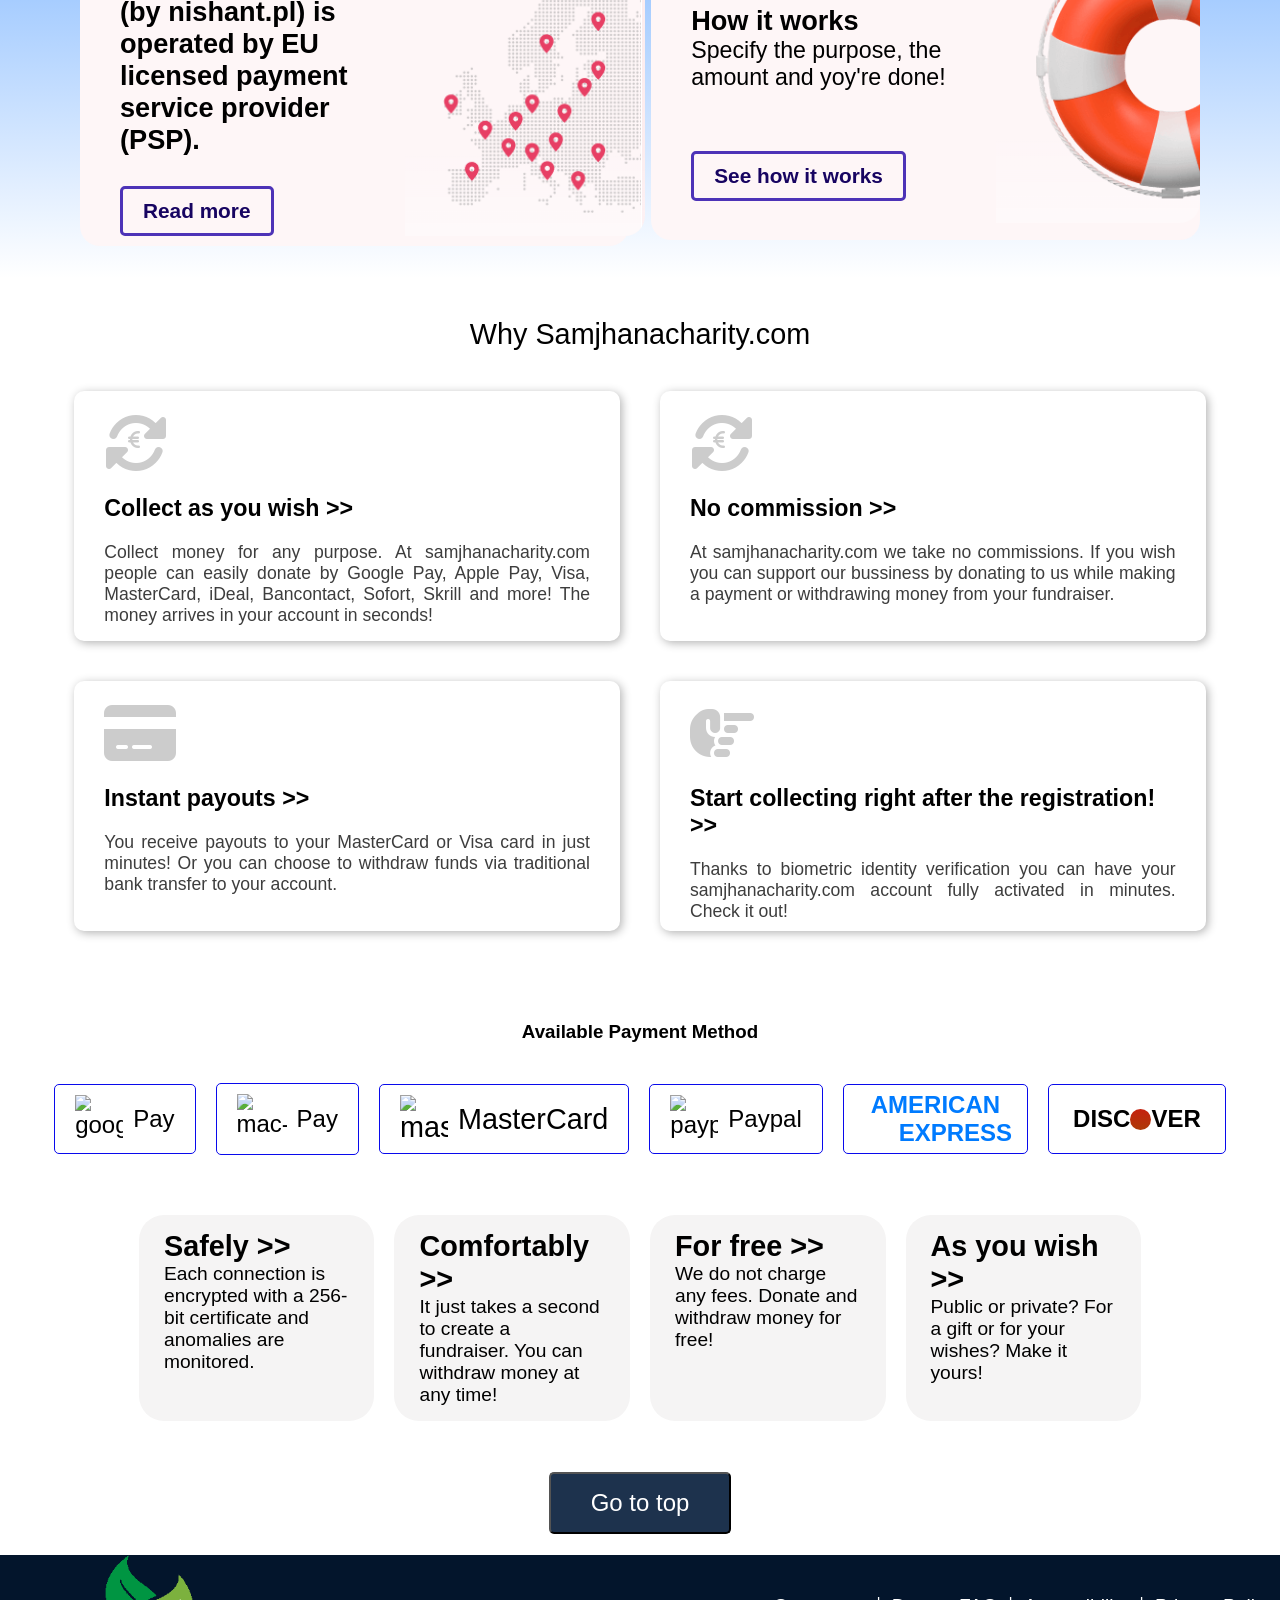
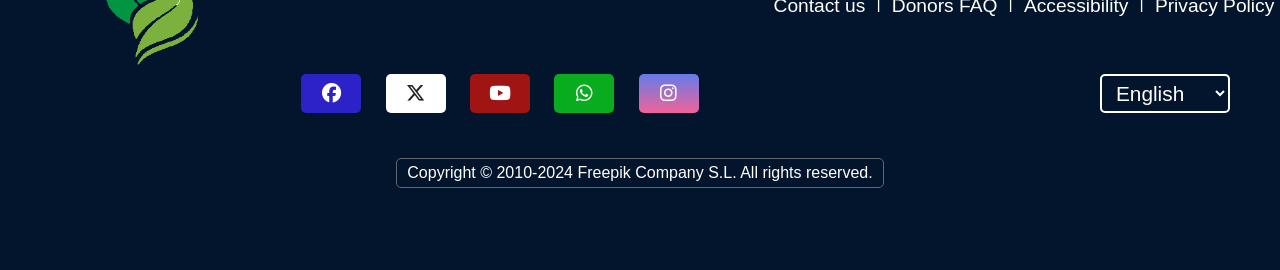
==== commit 29262a37: "more features added" ====
--- a/index.html
+++ b/index.html
@@ -104,41 +104,14 @@
     </section>
 
     <section id="recent-charity">
+      
       <h2>
         Urgent needs: Touch Lives, Save Lives!
       </h2>
       <div class="listofCharityProgram">
-        <div class="container">
-          <img class="photo" src="photos/aaaaa.jpg" alt="image of current program" />
-          <h4>
-            Help save Anikat's Life! He is suffering from Duodenal atresia
-          </h4>
-          <div>
-            <p class="avatar">
-              s
-            </p>
-            <span>
-              By suhani ray
-            </span>
-          </div>
-          <div>
-            <span class="raisedMoney">$254900</span>raised out of 350000
-          </div>
-          <div class="contributionBtn">
-            <p>
-              <span>❤️</span> 116 contributions
-            </p>
-            <button>
-              Share
-              <img src="photos/shareIcon.svg" alt="">
-            </button>
-          </div>
-          <button class="goContributeBtn">
-            Contribute
-            <img src="photos/doubleArrow.png" alt="">
-          </button>
-        </div>
-      </div>
+      </div>
+      
+
 
     </section>
 
--- a/style.css
+++ b/style.css
@@ -83,10 +83,12 @@
   background: var(--primary-color);
   color: #fff;
   font-size: 1.2rem;
-  transition: 0.2s ease-in;
+  transition: 0.1s ease-in;
 }
 .menu-bar a button:hover {
-  background: var(--secondary-color);
+  /* background: var(--secondary-color); */
+  box-shadow: 1px 1px 3px #000;
+  opacity: 0.9;
 }
 .mutedBackground {
   background-color: rgba(0, 0, 0, 0.7);
@@ -192,10 +194,14 @@
   font-size: 1.2rem;
   transition: 0.3s ease-in;
 }
+#hero-section .container button:hover {
+  box-shadow: 1px 1px 10px rgba(255, 255, 255, 0.4);
+}
 #hero-section .payment-list {
   position: absolute;
-  bottom: 2%;
+  /* bottom: 2%; */
   left: 50%;
+  top: 72%;
   transform: translateX(-50%);
   width: 90%;
   border-radius: 5px;
@@ -203,7 +209,7 @@
   box-shadow: 2px 2px 10px rgba(0, 0, 0, 0.5);
   display: flex;
   flex-direction: column;
-  gap: 20px;
+  gap: 10px;
   padding: 20px 60px;
 }
 #hero-section > div.payment-list > div.payment-subscriptions-type {
@@ -389,11 +395,10 @@
   align-items: center;
   font-size: 1rem;
   color: #555;
-  margin-top: -15px;
+  /* margin-top: -15px; */
 }
 #hero-section .payment-list span.donation-info span {
-  font-size: 2rem;
-  margin-top: 10px;
+  margin-top: 6px;
 }
 #hero-section .payment-list .price-options button.donateBtn {
   padding: 18px 15px;
@@ -454,15 +459,21 @@
   padding: 20px 40px;
 }
 #recent-charity .listofCharityProgram {
-  width: 95%;
+  width: 94%;
   display: grid;
   grid-template-columns: 1fr 1fr 1fr 1fr;
-  gap: 10px;
+  gap: 15px;
 }
 #recent-charity .listofCharityProgram .container {
   box-shadow: 1px 1px 5px rgba(0, 0, 0, 0.3);
   padding: 15px;
   border-radius: 5px;
+  display: flex;
+  flex-direction: column;
+  justify-content: flex-start;
+  align-items: flex-start;
+  gap: 10px;
+  margin-top: 20px;
 }
 #recent-charity .listofCharityProgram .container .photo {
   width: 100%;
@@ -470,14 +481,15 @@
   border-radius: 5px;
 }
 #recent-charity .listofCharityProgram .container h4 {
-  margin: 10px 0px;
+  /* margin: 5px 0px; */
+  min-height: 35px;
 }
 #recent-charity .listofCharityProgram .container div {
   display: flex;
   align-items: center;
   gap: 5px;
   width: 100%;
-  margin: 10px 0px;
+  /* margin: 5px 0px; */
 }
 #recent-charity .listofCharityProgram .container div .avatar {
   display: flex;
@@ -496,6 +508,18 @@
   font-size: 1.2rem;
   padding: 0;
 }
+#recent-charity .listofCharityProgram .container .progressBar {
+  width: 100%;
+  height: 5px;
+  border-radius: 5px;
+  background-color: #c3bfbf;
+}
+#recent-charity .listofCharityProgram .container .progressBar span {
+  background-color: var(--secondary-yellow-color);
+  width: 0%;
+  height: 100%;
+  border-radius: 5px;
+}
 #recent-charity .listofCharityProgram .container .contributionBtn {
   display: flex;
   justify-content: space-between;
@@ -531,6 +555,7 @@
   align-items: center;
   gap: 5px;
   font-size: 1.2rem;
+  cursor: pointer;
 }
 #recent-charity .listofCharityProgram .goContributeBtn:hover {
   box-shadow: 1px 1px 10px rgba(0, 0, 0, 0.8);
@@ -626,11 +651,6 @@
   max-height: 150px;
   max-width: 150px;
 }
-/* .welcome-to-charity .helping-hands .second-child {
-  box-shadow: 1px 1px 10px rgba(0, 0, 0, 0.4);
-  border-radius: 5px;
-} */
-
 .no-scroll {
   overflow: hidden;
 }
@@ -717,7 +737,6 @@
   gap: 20px;
 }
 .story-section .right .top {
-  /* background-color: #fff; */
   box-shadow: 2px 2px 10px rgba(0, 0, 0, 0.5);
   padding: 30px;
   width: 100%;
@@ -816,7 +835,7 @@
   display: flex;
   flex-direction: column;
   align-items: flex-start;
-  justify-content: flex-start;
+  justify-content: center;
   margin-top: 30px;
   margin-right: 30px;
   color: #000000;
@@ -828,6 +847,8 @@
 .founder-profile .description p {
   font-size: 1.2rem;
   line-height: 1.6rem;
+  max-width: 95%;
+  text-align: justify;
 }
 .founder-profile .description .icons {
   margin-top: 30px;
@@ -845,6 +866,9 @@
   color: black;
   border-radius: 50%;
   padding: 10px;
+}
+.founder-profile .description div i:hover {
+  box-shadow: 0px 0px 5px rgba(0, 0, 0, 0.3);
 }
 .founder-profile .description .icons div .fa-facebook {
   color: #170461;
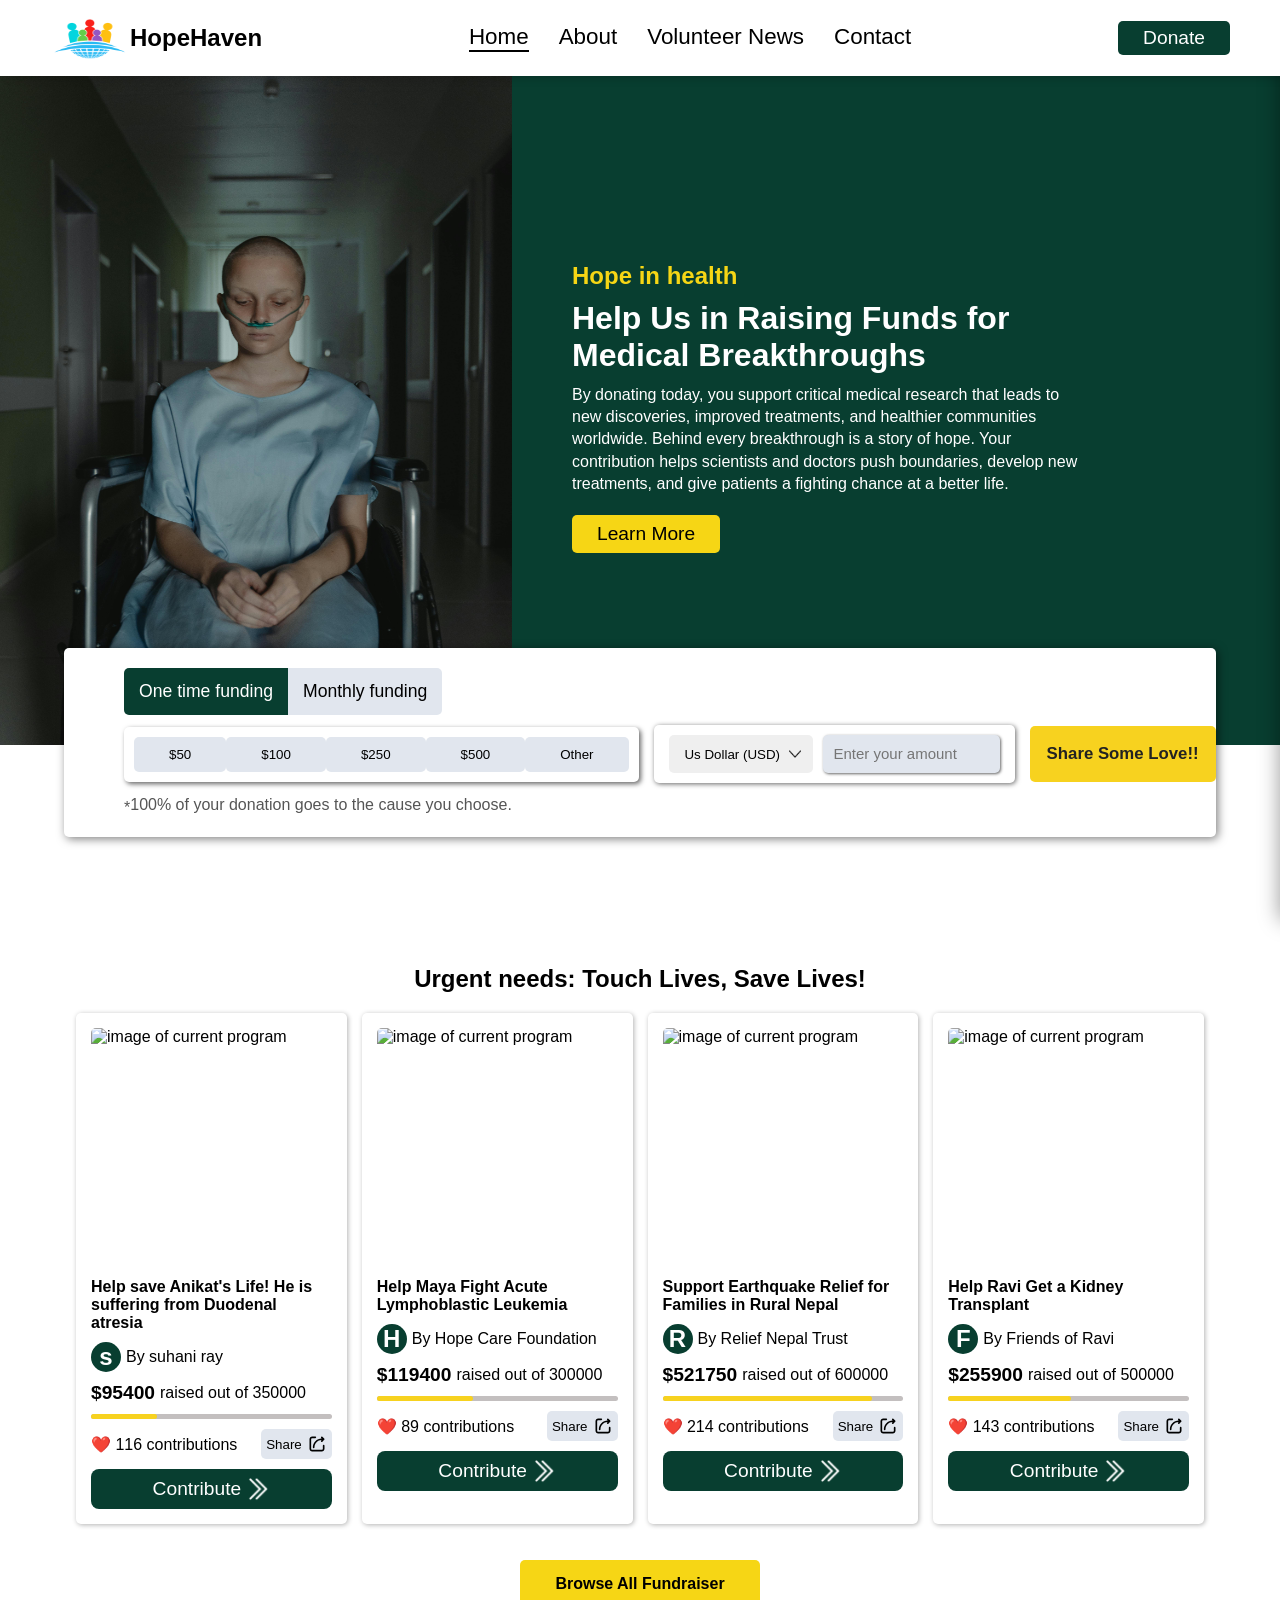
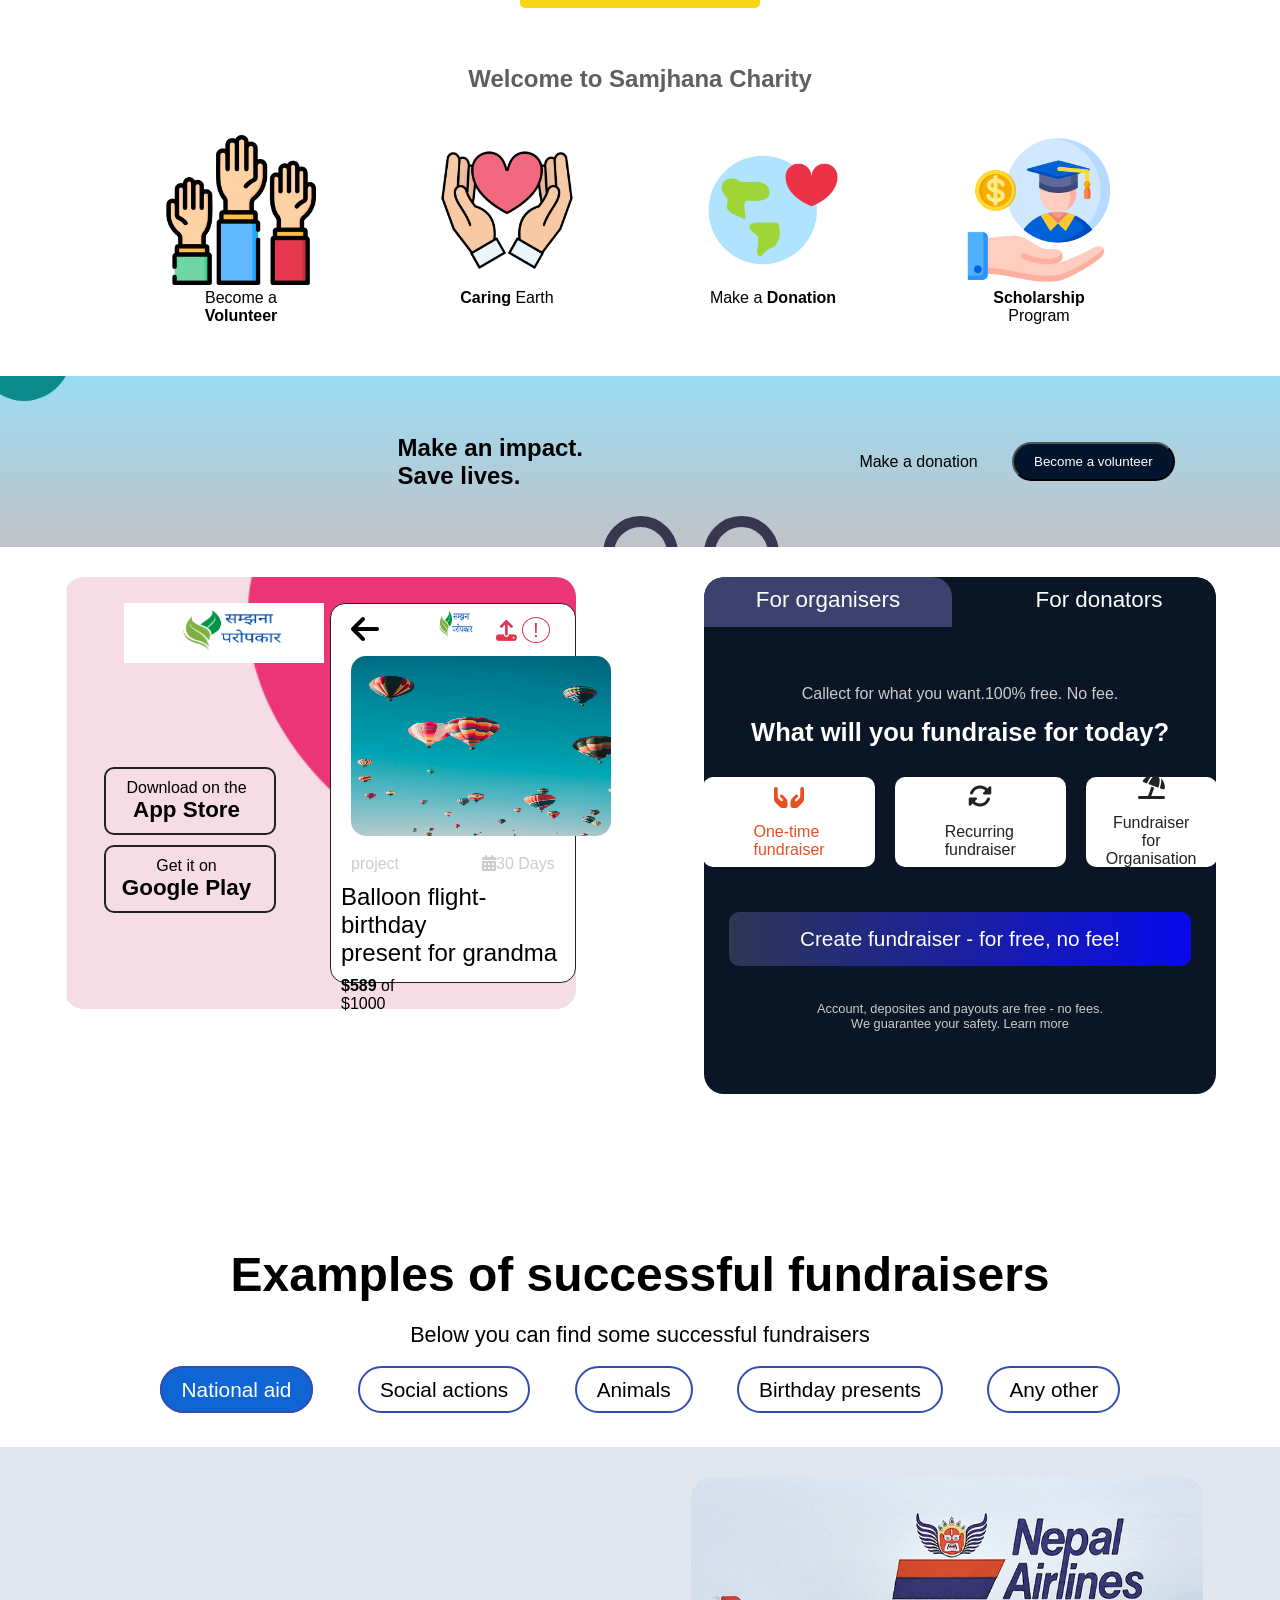
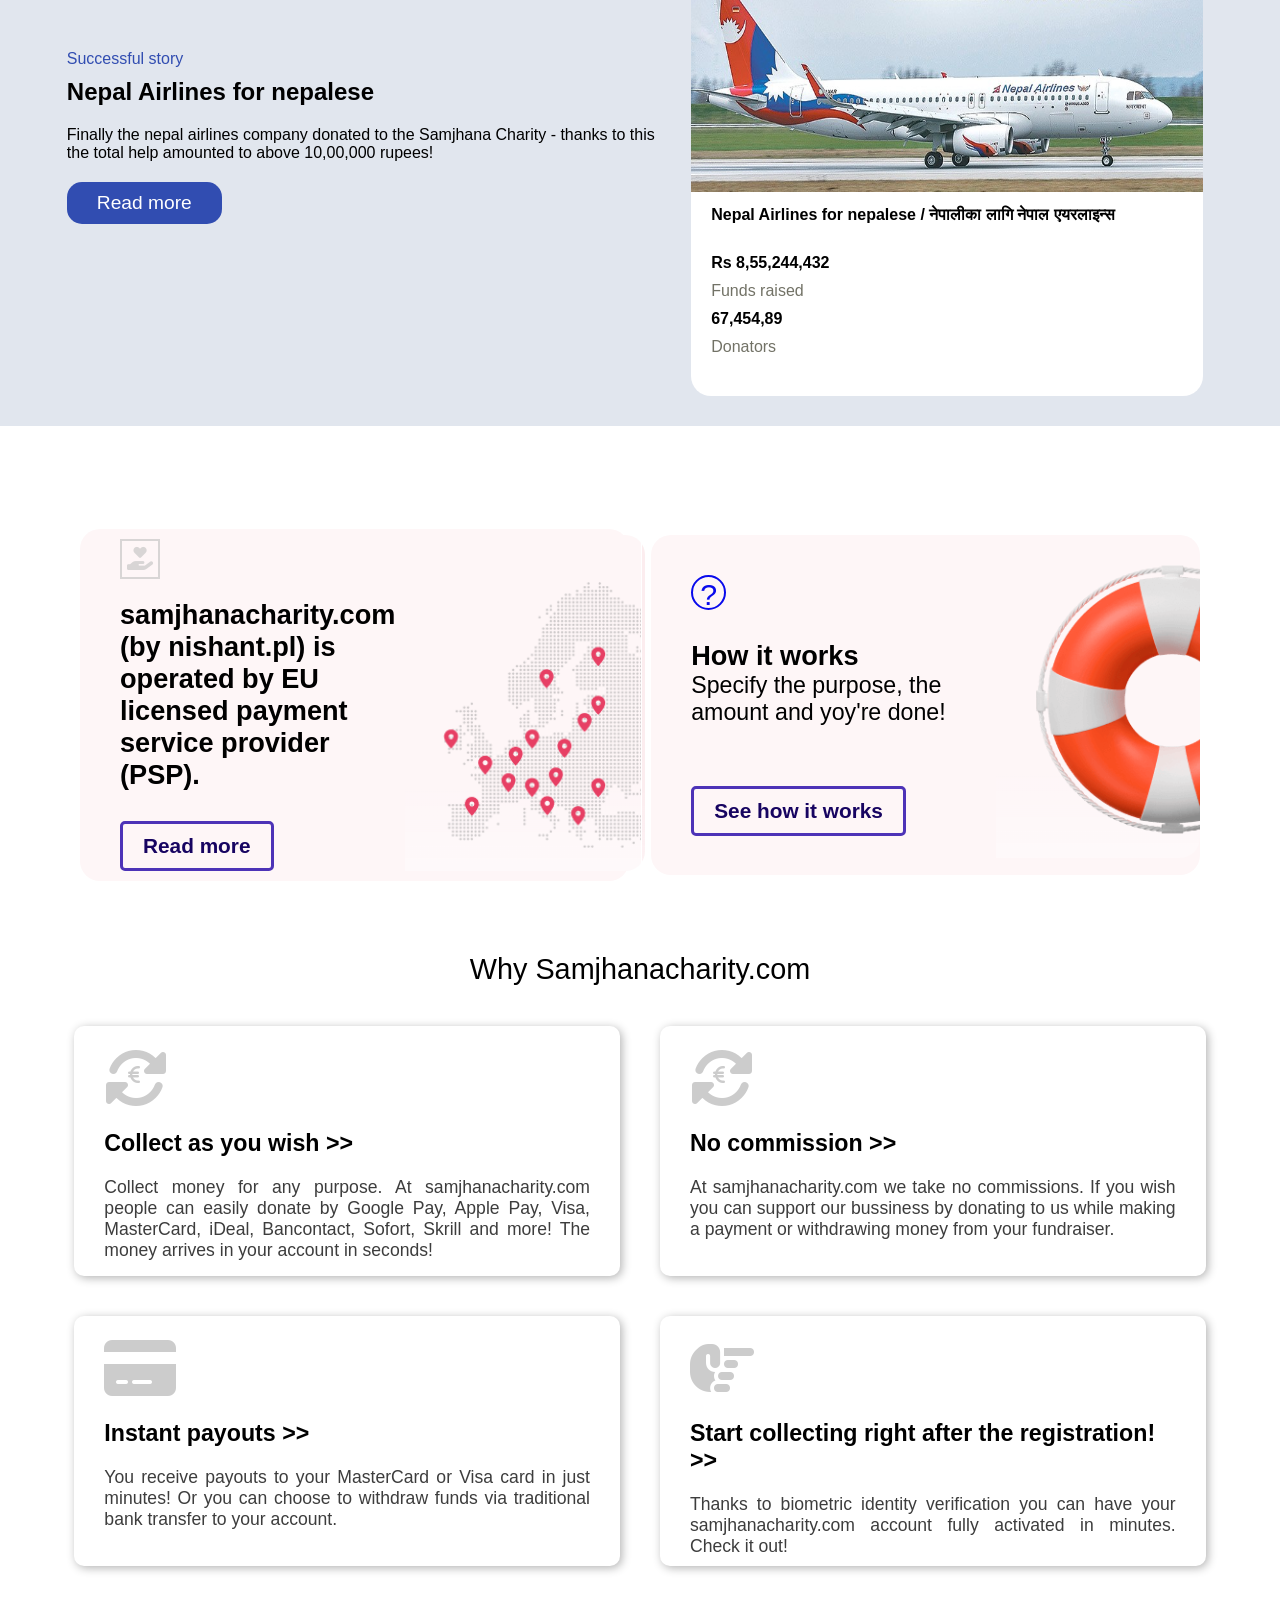
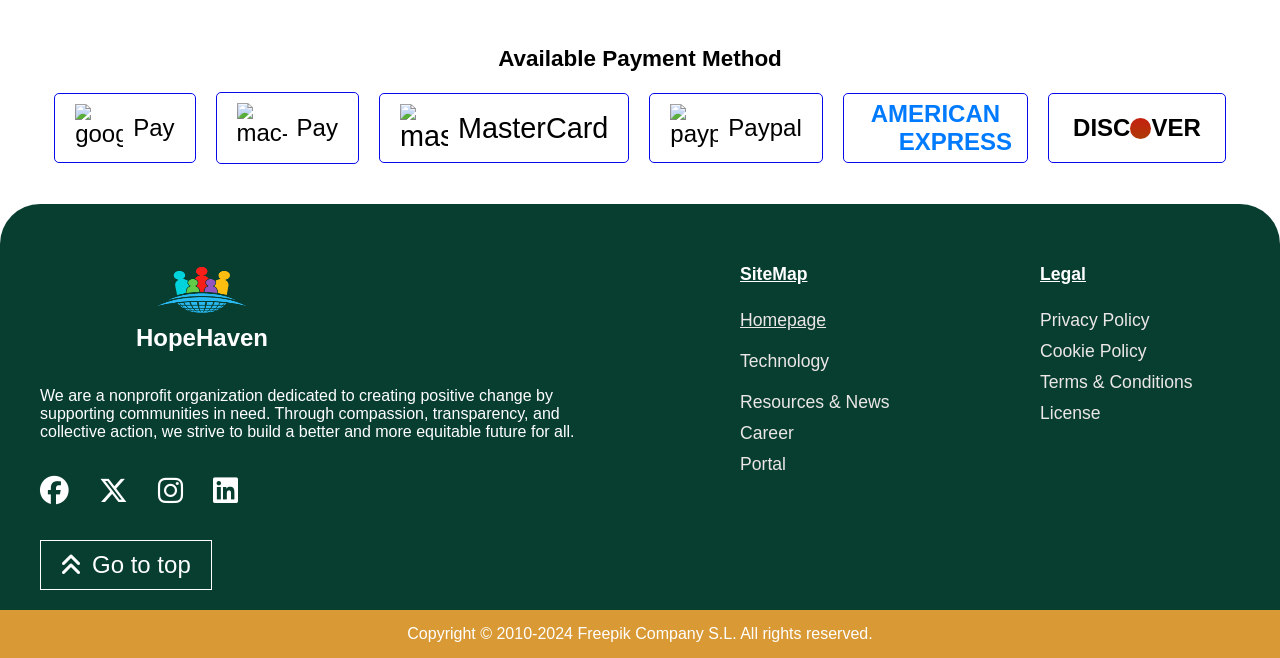
==== commit bedaa3b0: "features added" ====
--- a/index.html
+++ b/index.html
@@ -5,37 +5,43 @@
     <meta name="viewport" content="width=device-width, initial-scale=1.0" />
     <title>Shamjhana charity</title>
     <link rel="stylesheet" href="style.css" />
-    <link rel="stylesheet" href="formStyle.css">
-    <link rel="stylesheet" href="footerLogInWith.css">
-    <link rel="stylesheet" href="sliding-dots.css">
-    <link rel="stylesheet" href="contact.css">
+    <link rel="stylesheet" href="formStyle.css" />
+    <link rel="stylesheet" href="about.css" />
+    <link rel="stylesheet" href="footerLogInWith.css" />
+    <link rel="stylesheet" href="sliding-dots.css" />
+    <link rel="stylesheet" href="contact.css" />
     <link
       rel="stylesheet"
       href="https://cdnjs.cloudflare.com/ajax/libs/font-awesome/6.7.1/css/all.min.css"
     />
-     <script src="index.js" defer></script>
-   <script src="javascript.js" defer></script>
+    <script src="index.js" defer></script>
+    <script src="javascript.js" defer></script>
+    <script src="about.js" defer></script>
+    <script src="footer.js" defer></script>
   </head>
   <body>
-   <header>
+    <header>
       <div class="header section-p">
         <div class="title-image">
-          <img src="photos/सम्झना परोपकार23.png" alt="logo of site" />
+          <img src="photos/logo.png" alt="logo of site" />
+          HopeHaven
         </div>
         <div class="menu-bar">
           <ul>
             <li><a href="index.html" class="active">Home</a></li>
             <li><a href="about.html">About</a></li>
-            <li><a href="volunteer.html" >Volunteer News</a></li>
+            <li><a href="volunteer.html">Volunteer News</a></li>
             <li><a href="contact.html">Contact</a></li>
           </ul>
+        </div>
+        <form action="">
           <a href="donation.html"><button>Donate</button></a>
-        </div>
+        </form>
       </div>
     </header>
     <div class="scroll-bar"></div>
 
-     <div class="mutedBackground">
+    <div class="mutedBackground">
       <div class="logo-details">
         <div id="cancel-icon"><i class="fa-solid fa-arrow-left"></i></div>
         <video src="photos/logoAnimation.mp4" autoplay muted loop></video>
@@ -43,11 +49,10 @@
     </div>
     <div id="message">
       <p>
-        <button class="cancel-btn">
-          &times;
-        </button>
+        <button class="cancel-btn">&times;</button>
         <span>You made a difference today.</span>
-        Your donation was successful, and your kindness is already helping those in need. Thank you for standing with us and spreading hope.
+        Your donation was successful, and your kindness is already helping those
+        in need. Thank you for standing with us and spreading hope.
       </p>
     </div>
 
@@ -58,7 +63,13 @@
       <div class="container">
         <h3>Hope in health</h3>
         <h2>Help Us in Raising Funds for Medical Breakthroughs</h2>
-        <p>By donating today, you support critical medical research that leads to new discoveries, improved treatments, and healthier communities worldwide. Behind every breakthrough is a story of hope. Your contribution helps scientists and doctors push boundaries, develop new treatments, and give patients a fighting chance at a better life.</p>
+        <p>
+          By donating today, you support critical medical research that leads to
+          new discoveries, improved treatments, and healthier communities
+          worldwide. Behind every breakthrough is a story of hope. Your
+          contribution helps scientists and doctors push boundaries, develop new
+          treatments, and give patients a fighting chance at a better life.
+        </p>
         <button>Learn More</button>
       </div>
       <div class="payment-list">
@@ -77,18 +88,12 @@
           <div class="currency-input">
             <div class="custom-select-dropdown">
               <button>
-                <p>
-                  Us Dollar (USD)
-                </p>
-                <img src="/photos/down-arrow.png" alt="arrow down"/>
+                <p>Us Dollar (USD)</p>
+                <img src="/photos/down-arrow.png" alt="arrow down" />
               </button>
               <ul class="dropdown-active">
-                <li value="Eur">
-                  Us Dollar (USD)
-                </li>
-                <li value="Eur">
-                  Euro (EUR)
-                </li>
+                <li value="Eur">Us Dollar (USD)</li>
+                <li value="Eur">Euro (EUR)</li>
               </ul>
             </div>
             <input type="text" placeholder="Enter your amount" />
@@ -96,25 +101,19 @@
           <button class="donateBtn">Share Some Love!!</button>
         </div>
         <span class="donation-info">
-         <span>*</span> 100% of your donation goes to the cause you choose.
-
+          <span>*</span> 100% of your donation goes to the cause you choose.
         </span>
       </div>
-       
     </section>
 
     <section id="recent-charity">
-      
-      <h2>
-        Urgent needs: Touch Lives, Save Lives!
-      </h2>
-      <div class="listofCharityProgram">
-      </div>
-      
-
-
-    </section>
-
+      <h2>Urgent needs: Touch Lives, Save Lives!</h2>
+      <div class="listofCharityProgram"></div>
+    </section>
+
+    <div id="browseAll">
+      <button>Browse All Fundraiser</button>
+    </div>
     <section class="welcome-to-charity">
       <div class="left">
         <h2>Welcome to Samjhana Charity</h2>
@@ -133,297 +132,561 @@
           </div>
           <div class="help forth-child">
             <img src="photos/scholarship.png" alt="" />
-            <p><strong>Scholarship</strong><br /> Program</p>
+            <p>
+              <strong>Scholarship</strong><br />
+              Program
+            </p>
           </div>
         </div>
       </div>
       <div class="scholarship-section">
-          <i class="fa-solid fa-xmark"></i>
-            <h2 class="section-title">Scholarship Opportunities</h2>
-            <p class="section-description">
-              Explore various scholarships tailored for students to support their academic journey. Apply now to secure your future!
+        <i class="fa-solid fa-xmark"></i>
+        <h2 class="section-title">Scholarship Opportunities</h2>
+        <p class="section-description">
+          Explore various scholarships tailored for students to support their
+          academic journey. Apply now to secure your future!
+        </p>
+
+        <div class="scholarship-cards">
+          <!-- Scholarship Card 1 -->
+          <div class="scholarship-card">
+            <h3 class="scholarship-title">Undergraduate Merit Scholarship</h3>
+            <p class="scholarship-details">
+              Award: $5,000 annually <br />
+              Eligibility: High school graduates with a GPA of 3.5+
             </p>
-        
-            <div class="scholarship-cards">
-
-              <!-- Scholarship Card 1 -->
-              <div class="scholarship-card">
-                <h3 class="scholarship-title">Undergraduate Merit Scholarship</h3>
-                <p class="scholarship-details">
-                  Award: $5,000 annually <br>
-                  Eligibility: High school graduates with a GPA of 3.5+
-                </p>
-                <button class="apply-button">Apply Now</button>
-              </div>
-        
-              <!-- Scholarship Card 2 -->
-              <div class="scholarship-card">
-                <h3 class="scholarship-title">STEM Excellence Grant</h3>
-                <p class="scholarship-details">
-                  Award: $7,500 annually <br>
-                  Eligibility: Students pursuing STEM fields
-                </p>
-                <button class="apply-button">Apply Now</button>
-              </div>
-        
-              <!-- Scholarship Card 3 -->
-              <div class="scholarship-card">
-                <h3 class="scholarship-title">Global Student Scholarship</h3>
-                <p class="scholarship-details">
-                  Award: Full tuition coverage <br>
-                  Eligibility: International students with leadership experience
-                </p>
-                <button class="apply-button">Apply Now</button>
-              </div>
-            </div>
-        </div>
-        
-    </section>
-
-    <section class="story-section">
-      <div class="left-side">
-        <img src="photos/IMG_1.jpg" alt="Story teller" />
-      </div>
-      <div class="right">
-        <div class="top">
-          <h1>Our Story</h1>
-          <h4>Samjhana Charity, Non-Profit Organization</h4>
-          <p></p>
-            This is for helping hand charity organization websites. We are very
-            proud to share that we have huge helping hands with us. Thank you
-            for those helping hands for your supports.
-          </p>
-        </div>
-        <div class="bottom">
-          <div class="bottom-left">
-            <h4>Our Mission</h4>
-            <p>
-              Approaching to those people who is seeking for helping hands all
-              around the workd
+            <button class="apply-button">Apply Now</button>
+          </div>
+
+          <!-- Scholarship Card 2 -->
+          <div class="scholarship-card">
+            <h3 class="scholarship-title">STEM Excellence Grant</h3>
+            <p class="scholarship-details">
+              Award: $7,500 annually <br />
+              Eligibility: Students pursuing STEM fields
             </p>
-            <div>
-              <label for=""><input type="checkbox" />Charity Theme</label>
-              <label for=""><input type="checkbox" />Helping Hands</label>
-            </div>
-          </div>
-          <div class="bottom-right">
-            <div class="bottom-right-div">
-              <h2>2009</h2>
-              <p>Founded</p>
-            </div>
-            <div>
-              <h2>20B</h2>
-              <p>Donation</p>
-            </div>
-          </div>
-        </div>
-      </div>
-    </section>
-
-    <section class="founder-profile">
-      <div class="image">
-        <img src="photos/IMG_2.jpg" alt="Founder">
-      </div>
-      <div class="description">
-        <h2>Samjhana Adhikari</h2>
-        <span>Chief Executive Officer ( CEO )</span>
-        <p>The Chairman of the Charity serves as the chief leader and representative of the organization, guiding its vision and strategy. With a passion for the cause, the chairman works to ensure the charity meets its goals and aligns with its mission.</p>
-        <div class="icons">
-          <div><a href="https://www.facebook.com/samie.adhikari" target="_blank"><i class="fa-brands fa-facebook"></i></a></div>
-          <div><a href="https://www.tiktok.com/foryou" target="_blank"><i class="fa-brands fa-tiktok"></i></a></div>
-          <div><a href="https://www.instagram.com/shrijana.adhikari.5817/" target="_blank"><i class="fa-brands fa-instagram"></i></a></div>
+            <button class="apply-button">Apply Now</button>
+          </div>
+
+          <!-- Scholarship Card 3 -->
+          <div class="scholarship-card">
+            <h3 class="scholarship-title">Global Student Scholarship</h3>
+            <p class="scholarship-details">
+              Award: Full tuition coverage <br />
+              Eligibility: International students with leadership experience
+            </p>
+            <button class="apply-button">Apply Now</button>
+          </div>
         </div>
       </div>
     </section>
 
     <section class="become-a-volunteer">
       <div class="before"></div>
-      <div class="text"><h2>Make an impact. <br> Save lives.</h2></div>
+      <div class="text">
+        <h2>
+          Make an impact. <br />
+          Save lives.
+        </h2>
+      </div>
       <div class="right-text">
         <p>Make a donation</p>
-        <Button><a href="volunterForm.html">Become a volunteer</a></Button>
-      </div>
-        <div class="bottom-ring"></div>
-        <div class="bottom-ring2"></div>
-    </section>
-  
-  <section class="application">
-    <div class="left-side">
-      <div class="applink">
-        <div class="image"><img src="photos/सम्झना परोपकार2.png" alt=""></div>
-        <div class="link">
-          <div class="iphone">
-            <div class="logo"></div>
-            <div class="name">
-              <p>Download on the </p>
-              <h4>App Store</h4>
-            </div>
-          </div>
-          <div class="android">
-            <div class="logo"></div>
-            <div class="name">
-              <p>Get it on </p>
-              <h4>Google Play</h4>
-            </div>
-          </div>
-        </div>
-      </div>
-      <div class="mobile-screen">
-        <div class="head">
-          <div class="icon"><i class="fa-solid fa-arrow-left"></i></div>
-          <div class="logo"><img src="photos/सम्झना परोपकार2.png" alt=""></div>
-          <div class="upload"><i class="fa-solid fa-upload"></i><span>!</span></div>
-        </div>
-        <div class="ballons-image"><img src="photos/ballons.jpg" alt="ballons"></div>
-        <div class="project">
-          <span>project</span>
-          <span><i class="fa-solid fa-calendar-days"></i>30 Days</span>
-        </div>
-        <div class="ballon-flight">Balloon flight-birthday <br>present for grandma</div>
-        <div class="price"><strong>$589</strong> of $1000</div>
-      </div>
-    </div>
-    <div class="right-side">
-      <div class="heading">
-        <div class="first-heading">For organisers</div>
-        <div class="second-heading ">For donators</div>
-      </div>
+        <button><a href="volunterForm.html">Become a volunteer</a></button>
+      </div>
+      <div class="bottom-ring"></div>
+      <div class="bottom-ring2"></div>
+    </section>
+
+    <section class="application">
+      <div class="left-side">
+        <div class="applink">
+          <div class="image">
+            <img src="photos/सम्झना परोपकार2.png" alt="" />
+          </div>
+          <div class="link">
+            <div class="iphone">
+              <div class="logo"></div>
+              <div class="name">
+                <p>Download on the</p>
+                <h4>App Store</h4>
+              </div>
+            </div>
+            <div class="android">
+              <div class="logo"></div>
+              <div class="name">
+                <p>Get it on</p>
+                <h4>Google Play</h4>
+              </div>
+            </div>
+          </div>
+        </div>
+        <div class="mobile-screen">
+          <div class="head">
+            <div class="icon"><i class="fa-solid fa-arrow-left"></i></div>
+            <div class="logo">
+              <img src="photos/सम्झना परोपकार2.png" alt="" />
+            </div>
+            <div class="upload">
+              <i class="fa-solid fa-upload"></i><span>!</span>
+            </div>
+          </div>
+          <div class="ballons-image">
+            <img src="photos/ballons.jpg" alt="ballons" />
+          </div>
+          <div class="project">
+            <span>project</span>
+            <span><i class="fa-solid fa-calendar-days"></i>30 Days</span>
+          </div>
+          <div class="ballon-flight">
+            Balloon flight-birthday <br />present for grandma
+          </div>
+          <div class="price"><strong>$589</strong> of $1000</div>
+        </div>
+      </div>
+      <div class="right-side">
+        <div class="heading">
+          <div class="first-heading">For organisers</div>
+          <div class="second-heading">For donators</div>
+        </div>
+        <div class="body">
+          <div class="for-organisers">
+            <span>Callect for what you want.100% free. No fee.</span>
+            <h4>What will you fundraise for today?</h4>
+            <div class="box">
+              <div class="first-box">
+                <i class="fa-solid fa-hands-holding"></i
+                ><span class="first-span">One-time fundraiser</span>
+              </div>
+              <div class="second-box">
+                <i class="fa-solid fa-rotate"></i
+                ><span>Recurring fundraiser</span>
+              </div>
+              <div class="third-box">
+                <i class="fa-solid fa-umbrella-beach"></i
+                ><span>Fundraiser for Organisation</span>
+              </div>
+            </div>
+            <button>Create fundraiser - for free, no fee!</button>
+            <div class="safety-text">
+              <span
+                >Account, deposites and payouts are free - no fees. <br />
+                We guarantee your safety. <span>Learn more</span>
+              </span>
+            </div>
+          </div>
+          <div class="for-donators">
+            <h4>Search for a fundraiser you want to support</h4>
+            <div class="search-field">
+              <input
+                type="text"
+                placeholder="Enter the title of the fundraiser"
+              /><i class="fa-solid fa-magnifying-glass"></i>
+            </div>
+            <h5>Support fundraisers with more tha donations!</h5>
+            <div class="tickmark">
+              <i class="fa-solid fa-check"></i
+              ><span>Make use of unused items</span>
+            </div>
+            <div class="tickmark">
+              <i class="fa-solid fa-check"></i
+              ><span>Share your skills- handcraft, music,podcasts, etc</span>
+            </div>
+            <div class="tickmark">
+              <i class="fa-solid fa-check"></i
+              ><span
+                >list them as offers on fundraiser, and 100% of the proceeds
+                from sale will support your choosen cause</span
+              >
+            </div>
+            <button>Create fundraiser</button>
+          </div>
+        </div>
+      </div>
+    </section>
+
+    <!-- <section id="catalog">
       <div class="body">
-        <div class="for-organisers">
-          <span>Callect for what you want.100% free. No fee.</span>
-          <h4>What will you fundraise for today?</h4>
-          <div class="box">
-            <div class="first-box"><i class="fa-solid fa-hands-holding"></i><span class="first-span">One-time fundraiser</span></div>
-            <div class="second-box"><i class="fa-solid fa-rotate"></i><span>Recurring fundraiser</span></div>
-            <div class="third-box"><i class="fa-solid fa-umbrella-beach"></i><span>Fundraiser for Organisation</span></div>
-          </div>
-          <button>Create fundraiser - for free, no fee!</button>
-          <div class="safety-text">
-            <span>Account, deposites and payouts are free - no fees. <br>
-            We guarantee your safety. <span>Learn more</span>
-            </span>
-          </div>
-        </div>
-        <div class="for-donators">
-          <h4>Search for a fundraiser you want to support</h4>
-          <div class="search-field"><input type="text" placeholder="Enter the title of the fundraiser"><i class="fa-solid fa-magnifying-glass"></i></div>
-          <h5>Support fundraisers with more tha donations!</h5>
-          <div class="tickmark"><i class="fa-solid fa-check"></i><span>Make use of unused items</span></div>
-          <div class="tickmark"><i class="fa-solid fa-check"></i><span>Share your skills- handcraft, music,podcasts, etc</span></div>
-          <div class="tickmark"><i class="fa-solid fa-check"></i><span>list them as offers on fundraiser, and 100% of the proceeds from sale will support your choosen cause</span> </div>
-          <button>Create fundraiser</button>
-        </div>
-      </div>
-    </div>
-  </section>
-
-  <section id="catalog">
-    <div class="body">
-      <div class="text">
-        <h3>It's here! check out our new offers catalog. Buy <br> and support!</h3>
-        <button> See catalog</button>
-      </div>
-      <div class="image">
-        <img src="photos/catalog.png">
-      </div>
-    </div>
-  </section>
-
-  <section class="container-p">
-    <div class="container">
-      <div class="left-side">
-        <div class="content">
-          <div class="icon"><i class="fa-solid fa-hand-holding-heart"></i></div>
-          <div class="text"><h3 class="heading">samjhanacharity.com (by nishant.pl) is operated by EU licensed payment service provider (PSP).</h3></div>
+        <div class="text">
+          <h3>
+            It's here! check out our new offers catalog. Buy <br />
+            and support!
+          </h3>
+          <button>See catalog</button>
+        </div>
+        <div class="image">
+          <img src="photos/catalog.png" />
+        </div>
+      </div>
+    </section> -->
+
+    <section class="list-of-fundraiser">
+      <div class="heading"><h1>Examples of successful fundraisers</h1></div>
+      <div class="description">
+        Below you can find some successful fundraisers
+      </div>
+      <div class="titles">
+        <span class="add-active" id="national-aid">National aid</span>
+        <span id="social-actions">Social actions</span>
+        <span id="animals">Animals</span>
+        <span id="birthday-presents">Birthday presents</span>
+        <span id="any-other">Any other</span>
+      </div>
+    </section>
+
+    <section class="fundraiser-banners">
+      <div class="fundraiser first-fundraiser">
+        <div class="story">
+          <span class="successful">Successful story</span>
+          <h2>Nepal Airlines for nepalese</h2>
+          <p>
+            Finally the nepal airlines company donated to the Samjhana Charity -
+            thanks to this the total help amounted to above 10,00,000 rupees!
+          </p>
           <div class="button"><button>Read more</button></div>
         </div>
-        <div class="image"> <img src="photos/hello2.png" alt=""></div>
-      </div>
-      <div class="left-side right-side">
-        <div class="content">
-          <div class="question-mark">?</div>
-          <div class="text"><h3 class="heading-one">How it works</h3>
-          <p>Specify the purpose, the amount and yoy're done!</p></div>
-          <div class="button"><button>See how it works</button></div>
-        </div>
-        <div class="image"> <img src="photos/hello.png" alt=""></div>
-      </div>
-    </div>
-  </section>
-
-  <section class="commission">
-    <div class="heading">Why Samjhanacharity.com</div>
-    <div class="container">
-      <div class="box">
-        <div class="icon"><i class="fa-solid fa-rotate"><i class="fa-solid fa-euro-sign"></i></i></div>
-        <h2>Collect as you wish <span>>></span></h2>
-        <p>Collect money for any purpose. At samjhanacharity.com people can easily donate by Google Pay, Apple Pay, Visa, MasterCard, iDeal, Bancontact, Sofort, Skrill and more! The money arrives in your account in seconds!</p>
-      </div>
-      <div class="box">
-        <div class="icon"><i class="fa-solid fa-rotate"><i class="fa-solid fa-euro-sign"></i></i></div>
-        <h2>No commission <span>>></span></h2>
-        <p>At samjhanacharity.com we take no commissions. If you wish you can support our bussiness by donating to us while making a payment or withdrawing money from your fundraiser.</p>
-      </div>
-      <div class="box">
-        <div class="icon"><i class="fa-regular fa-credit-card"></i></div>
-        <h2>Instant payouts <span>>></span></h2>
-        <p>You receive payouts to your MasterCard or Visa card in just minutes! Or you can choose to withdraw funds via traditional bank transfer to your account.</p>
-      </div>
-      <div class="box">
-        <div class="icon"><i class="fa-regular fa-hand-point-right"></i></div>
-        <h2>Start collecting right after the registration! <span>>></span></h2>
-        <p>Thanks to biometric identity verification you can have your samjhanacharity.com account fully activated in minutes. Check it out!</p>
-      </div>
-    </div>
-  </section>
-
-  <section class="pay-securely">
-    <div class="heading"><h3>Available Payment Method</h3></div>
-    <div class="payment">
-      <div class="inner-box">
-        <span class="icons-logo"><img width="48" height="48" src="https://img.icons8.com/color/48/google-logo.png" alt="google-logo"/>Pay</span>
-        <span class="icons-logo"><img width="50" height="50" src="https://img.icons8.com/ios-filled/50/mac-os.png" alt="mac-os"/>Pay</span>
-        <span class="icons-logo mastercard"><img width="48" height="48" src="https://img.icons8.com/color/48/mastercard-logo.png" alt="mastercard-logo"/> MasterCard</span>
-        <span class="icons-logo"><img width="48" height="48" src="https://img.icons8.com/color/48/paypal.png" alt="paypal"/>Paypal</span>
-        <span class="icons-logo american">AMERICAN <span>EXPRESS</span></span>
-        <span class="icons-logo discover">DISC <P></P> VER</span>
-      </div>
-    </div>
-    <div class="container">
-      <div class="box">
-        <h2>Safely <span>>></span></h2>
-        <p>Each connection is encrypted with a 256-bit certificate and anomalies are monitored.</p>
-      </div>
-      <div class="box">
-        <h2>Comfortably <span>>></span></h2>
-        <p>It just takes a second to create a fundraiser. You can withdraw money at any time!</p>
-      </div>
-      <div class="box">
-        <h2>For free <span>>></span></h2>
-        <p>We do not charge any fees. Donate and withdraw money for free!</p>
-      </div>
-      <div class="box">
-        <h2>As you wish <span>>></span></h2>
-        <p>Public or private? For a gift or for your wishes? Make it yours!</p>
-      </div>
-    </div>
-  </section>
-  <!-- <div class="payment"><img src="photos/pay.png" alt="payment" width="100%"></div> -->
-  <section id="goto-top">
-    <button>Go to top</button>
-  </section>
-
-  <footer>
-    <div class='footer-layer'>
-      <div class="contact-form">
-        <div class="image-side">
-          <span>thank you for supportinng <br> samjhana charity fund</span>
-        </div>
-        <div class="content-side">
+        <div class="information">
+          <div class="image"><img src="photos/airlines.jpg" /></div>
+          <div class="description">
+            <h4>Nepal Airlines for nepalese / नेपालीका लागि नेपाल एयरलाइन्स</h4>
+            <div class="numbers">
+              <div class="fund-raise">
+                <h4>Rs 8,55,244,432</h4>
+                <span>Funds raised</span>
+              </div>
+              <div class="donators">
+                <h4>67,454,89</h4>
+                <span>Donators</span>
+              </div>
+            </div>
+          </div>
+        </div>
+      </div>
+
+      <div class="fundraiser second-fundraiser">
+        <div class="story">
+          <span class="successful">Successful story</span>
+          <h2>Save the helpline for children!</h2>
+          <p>
+            This fundraiser saved the helpline for children gathering in total
+            over 400,000 RS!
+          </p>
+          <div class="button"><button>Read more</button></div>
+        </div>
+        <div class="information-for-childcare">
+          <div class="image"><img src="photos/childcare.webp" /></div>
+          <div class="description">
+            <h4>
+              टेलिफोन हेल्पलाइन ११६ १११ - बालबालिकालाई बचाऔं, हटलाइन बन्द हुन
+              नदिऔं
+            </h4>
+            <div class="numbers">
+              <div class="fund-raise">
+                <div class="collection">
+                  <div class="collect"><strong>Rs 48,345,675</strong></div>
+                  <div class="target">out of Rs 54,234,453</div>
+                </div>
+              </div>
+              <span class="range-bar">
+                <span class="background-refill"></span
+              ></span>
+              <span class="percentage">80%</span>
+            </div>
+          </div>
+        </div>
+      </div>
+
+      <div class="fundraiser third-fundraiser">
+        <div class="story">
+          <span class="successful">Successful story</span>
+          <h2>Rescue for 500 deers.</h2>
+          <p>
+            This fundraiser saved the biggest horse asylum in Europe gathering
+            almost 200.000 EUR.
+          </p>
+          <div class="button"><button>Read more</button></div>
+        </div>
+        <div class="information-for-childcare">
+          <div class="image"><img src="photos/young-caucasian.jpg" /></div>
+          <div class="description">
+            <h4>
+              यो कोषले लगभग Rs 200,000 जम्मा गरेर नेपालमा सबैभन्दा ठूलो हिरण शरण
+              बचत गर्यो।
+            </h4>
+            <div class="numbers">
+              <div class="fund-raise">
+                <div class="collection">
+                  <div class="collect"><strong>Rs 48,345,675</strong></div>
+                  <div class="target">out of Rs 54,234,453</div>
+                </div>
+              </div>
+              <span class="range-bar">
+                <span class="background-refill"></span
+              ></span>
+              <span class="percentage">80%</span>
+            </div>
+          </div>
+        </div>
+      </div>
+
+      <div class="fundraiser fourth-fundraiser">
+        <div class="story">
+          <span class="successful">Successful story</span>
+          <h2>Let me start a foundation for my birthday!.</h2>
+          <p>
+            This fundraiser, gathering over Rs 30.000, allowed to start a
+            charity foundation and was held as a birthday present by one of
+            social activists in Nepal.
+          </p>
+          <div class="button"><button>Read more</button></div>
+        </div>
+        <div class="information-for-childcare">
+          <div class="image"><img src="photos/cake.jpg" /></div>
+          <div class="description">
+            <h4>टोली सम्झना फाउन्डेसनको सुरुवात</h4>
+            <div class="numbers">
+              <div class="fund-raise">
+                <div class="collection">
+                  <div class="collect"><strong>Rs 4,675</strong></div>
+                  <div class="target">out of Rs 35,</div>
+                </div>
+              </div>
+              <span class="range-bar">
+                <span class="background-refill"></span
+              ></span>
+              <span class="percentage">70%</span>
+            </div>
+          </div>
+        </div>
+      </div>
+    </section>
+
+    <section class="container-p">
+      <div class="container">
+        <div class="left-side">
+          <div class="content">
+            <div class="icon">
+              <i class="fa-solid fa-hand-holding-heart"></i>
+            </div>
+            <div class="text">
+              <h3 class="heading">
+                samjhanacharity.com (by nishant.pl) is operated by EU licensed
+                payment service provider (PSP).
+              </h3>
+            </div>
+            <div class="button"><button>Read more</button></div>
+          </div>
+          <div class="image"><img src="photos/hello2.png" alt="" /></div>
+        </div>
+        <div class="left-side right-side">
+          <div class="content">
+            <div class="question-mark">?</div>
+            <div class="text">
+              <h3 class="heading-one">How it works</h3>
+              <p>Specify the purpose, the amount and yoy're done!</p>
+            </div>
+            <div class="button"><button>See how it works</button></div>
+          </div>
+          <div class="image"><img src="photos/hello.png" alt="" /></div>
+        </div>
+      </div>
+    </section>
+
+    <section class="commission">
+      <div class="heading">Why Samjhanacharity.com</div>
+      <div class="container">
+        <div class="box">
+          <div class="icon">
+            <i class="fa-solid fa-rotate"
+              ><i class="fa-solid fa-euro-sign"></i
+            ></i>
+          </div>
+          <h2>Collect as you wish <span>>></span></h2>
+          <p>
+            Collect money for any purpose. At samjhanacharity.com people can
+            easily donate by Google Pay, Apple Pay, Visa, MasterCard, iDeal,
+            Bancontact, Sofort, Skrill and more! The money arrives in your
+            account in seconds!
+          </p>
+        </div>
+        <div class="box">
+          <div class="icon">
+            <i class="fa-solid fa-rotate"
+              ><i class="fa-solid fa-euro-sign"></i
+            ></i>
+          </div>
+          <h2>No commission <span>>></span></h2>
+          <p>
+            At samjhanacharity.com we take no commissions. If you wish you can
+            support our bussiness by donating to us while making a payment or
+            withdrawing money from your fundraiser.
+          </p>
+        </div>
+        <div class="box">
+          <div class="icon"><i class="fa-regular fa-credit-card"></i></div>
+          <h2>Instant payouts <span>>></span></h2>
+          <p>
+            You receive payouts to your MasterCard or Visa card in just minutes!
+            Or you can choose to withdraw funds via traditional bank transfer to
+            your account.
+          </p>
+        </div>
+        <div class="box">
+          <div class="icon"><i class="fa-regular fa-hand-point-right"></i></div>
+          <h2>
+            Start collecting right after the registration! <span>>></span>
+          </h2>
+          <p>
+            Thanks to biometric identity verification you can have your
+            samjhanacharity.com account fully activated in minutes. Check it
+            out!
+          </p>
+        </div>
+      </div>
+    </section>
+
+    <section class="pay-securely">
+      <div class="heading"><h3>Available Payment Method</h3></div>
+      <div class="payment">
+        <div class="inner-box">
+          <span class="icons-logo"
+            ><img
+              width="48"
+              height="48"
+              src="https://img.icons8.com/color/48/google-logo.png"
+              alt="google-logo"
+            />Pay</span
+          >
+          <span class="icons-logo"
+            ><img
+              width="50"
+              height="50"
+              src="https://img.icons8.com/ios-filled/50/mac-os.png"
+              alt="mac-os"
+            />Pay</span
+          >
+          <span class="icons-logo mastercard"
+            ><img
+              width="48"
+              height="48"
+              src="https://img.icons8.com/color/48/mastercard-logo.png"
+              alt="mastercard-logo"
+            />
+            MasterCard</span
+          >
+          <span class="icons-logo"
+            ><img
+              width="48"
+              height="48"
+              src="https://img.icons8.com/color/48/paypal.png"
+              alt="paypal"
+            />Paypal</span
+          >
+          <span class="icons-logo american">AMERICAN <span>EXPRESS</span></span>
+          <span class="icons-logo discover"
+            >DISC
+            <p></p>
+            VER</span
+          >
+        </div>
+      </div>
+      <!-- <div class="container">
+        <div class="box">
+          <h2>Safely <span>>></span></h2>
+          <p>
+            Each connection is encrypted with a 256-bit certificate and
+            anomalies are monitored.
+          </p>
+        </div>
+        <div class="box">
+          <h2>Comfortably <span>>></span></h2>
+          <p>
+            It just takes a second to create a fundraiser. You can withdraw
+            money at any time!
+          </p>
+        </div>
+        <div class="box">
+          <h2>For free <span>>></span></h2>
+          <p>We do not charge any fees. Donate and withdraw money for free!</p>
+        </div>
+        <div class="box">
+          <h2>As you wish <span>>></span></h2>
+          <p>
+            Public or private? For a gift or for your wishes? Make it yours!
+          </p>
+        </div>
+      </div> -->
+    </section>
+
+    <footer>
+      <div class="mainFooter">
+        <div class="aside">
+          <h2>
+            <img src="photos/logo.png" alt="">
+            HopeHaven</h2>
+          <p>
+            We are a nonprofit organization dedicated to creating positive
+            change by supporting communities in need. Through compassion,
+            transparency, and collective action, we strive to build a better and
+            more equitable future for all.
+          </p>
+          <div class="socialMedia">
+            <i class="fa-brands fa-facebook"></i>
+            <i class="fa-brands fa-x-twitter"></i>
+            <i class="fa-brands fa-instagram"></i>
+            <i class="fa-brands fa-linkedin"></i>
+          </div>
+          <div class="button">
+            <i class="fa-solid fa-angles-up"></i>
+            <button>Go to top</button>
+          </div>
+        </div>
+        <div class="titleLink">
+          <div>
+            <p role="title">SiteMap</p>
+            <a href="index.html" class="linkActive">Homepage<a>
+            <a href="technology.html">Technology<a>
+            <a href="resource.html">Resources & News</a>
+            <a href="career.html">Career</a>
+            <a href="portal.html">Portal</a>
+          </div>
+          <div>
+            <p role="title">Legal</p>
+            <a href="privacypolicy.html">Privacy Policy</a>
+            <a href="cookie.html">Cookie Policy</a>
+            <a href="termsAndCondition.html">Terms & Conditions</a>
+            <a href="license.html">License</a>
+          </div>
+        </div>
+      </div>
+      <div class="copy-right-part">
+        <span
+          >Copyright © 2010-2024 Freepik Company S.L. All rights reserved.</span
+        >
+      </div>
+    </footer>
+  </body>
+</html>
+
+
+      <!-- <div class="footer-layer">
+        <div class="contact-form">
+          <div class="image-side">
+            <span
+              >thank you for supportinng <br />
+              samjhana charity fund</span
+            >
+          </div>
+          <div class="content-side">
             <form action="">
-              <div class="cancel-icon"><i class="fa-solid fa-arrow-left"></i></div>
-              <div class="heading"><h4>If you wish to contact us - log in.</h4></div>
-              <div class="create-account"><p>Don't have an account?<span>Sign Up</span></p></div>
+              <div class="cancel-icon">
+                <i class="fa-solid fa-arrow-left"></i>
+              </div>
+              <div class="heading">
+                <h4>If you wish to contact us - log in.</h4>
+              </div>
+              <div class="create-account">
+                <p>Don't have an account?<span>Sign Up</span></p>
+              </div>
               <div class="signup-with">
                 <i class="fa-brands fa-facebook"></i>
                 <span>Continue with Facebook</span>
@@ -433,48 +696,15 @@
                 <span>Continue with Google</span>
               </div>
               <div class="line-through"><span>or</span></div>
-              <div class="input-email"><input type="email" placeholder="Enter your email"></div>
-              <div class="input-password"><input type="password" placeholder="Your password"></div>
+              <div class="input-email">
+                <input type="email" placeholder="Enter your email" />
+              </div>
+              <div class="input-password">
+                <input type="password" placeholder="Your password" />
+              </div>
               <div class="forgot-password"><span>Forgot password?</span></div>
               <button class="sign-in">Sign in</button>
             </form>
           </div>
-      </div>
-    </div>
-   <div>
-      <!-- <div class="payment"><img src="photos/pay.png" alt="payment"></div> -->
-      <div class="footer-part">
-          <div class="logo"><img src="photos/2 copy.png" alt=""></div>
-          <div class="footer-list">
-            <div class="contact-us"><a href="#">Contact us</a></div>
-            <div>|</div>
-            <div><a href="frequentlyAskedQuestion.html" target="_top">Donors FAQ</a></div>
-            <div>|</div>
-            <div><a href="">Accessibility </a></div>
-            <div>|</div>
-            <div><a href="privacypolicy.html">Privacy Policy</a></div>
-          </div>
-      </div>
-      <div class="copy-right">
-        <div class="social-media">
-            <a href="https://www.facebook.com/samie.adhikari" target="_blank"><i class="fa-brands fa-facebook"></i></a>
-            <a href="https://x.com/?lang=en" target="_blank">  <i class="fa-brands fa-x-twitter"></i></a>
-            <a href="https://www.youtube.com/watch?v=2YqrkCI9_wM" target="_blank"><i class="fa-brands fa-youtube"></i></a>
-            <a href="https://www.whatsapp.com" target="_blank"><i class="fa-brands fa-whatsapp"></i></a>
-            <a href="https://www.instagram.com/adhikarisamie/" target="_blank"><i class="fa-brands fa-instagram"></i></a>
-        </div>
-        <select name="language" id="language">
-            <option value="English">English</option>
-            <option value="Nepali">Nepali</option>
-            <option value="Poland">Poland</option>
-            <option value="Spanish">Spanish</option>
-            <option value="Germany">Germany</option>
-        </select>
-    </div>
-   </div>
-   
-   
-   <div class="copy-right-part"><span>Copyright © 2010-2024 Freepik Company S.L. All rights reserved.</span></div>
-  </footer>
-  </body>
-</html>
+        </div>
+      </div> -->
--- a/style.css
+++ b/style.css
@@ -11,6 +11,9 @@
   --secondary-background-color: #e1e6ee;
   --primary-yellow-color: #f6d615;
   --secondary-yellow-color: #f7d21f;
+  --primary-overlay: #ebefff;
+  --header-background-color: #f7f2ef;
+  --footer-color: #d99934;
 }
 .section-m {
   margin: 40px 0px;
@@ -32,13 +35,20 @@
   z-index: 999;
   padding: 0px 50px;
 }
+.header .title-image {
+  display: flex;
+  align-items: center;
+  /* padding: 14px; */
+  padding: 17px 0px;
+  font-size: 1.5rem;
+  font-weight: bold;
+}
 .header .title-image img {
-  width: 150px;
-  height: 4.5rem;
+  width: 80px;
+  height: 2.6rem;
   cursor: pointer;
 }
 .menu-bar {
-  width: 100%;
   display: flex;
   justify-content: center;
   align-items: center;
@@ -74,7 +84,7 @@
 .menu-bar ul li a.active::after {
   width: 100%;
 }
-.menu-bar a button {
+.header form a button {
   padding: 6px 25px;
   border: none;
   outline: none;
@@ -85,7 +95,7 @@
   font-size: 1.2rem;
   transition: 0.1s ease-in;
 }
-.menu-bar a button:hover {
+.header form a button:hover {
   /* background: var(--secondary-color); */
   box-shadow: 1px 1px 3px #000;
   opacity: 0.9;
@@ -412,7 +422,6 @@
   font-weight: bold;
   transition: 0.2s ease-in;
 }
-
 #message {
   position: fixed;
   top: 0;
@@ -448,6 +457,25 @@
   font-size: 1rem;
   font-weight: bold;
   margin-bottom: 5px;
+}
+
+#browseAll {
+  width: 100%;
+  height: 5em;
+  display: flex;
+  justify-content: center;
+  align-items: center;
+}
+#browseAll button {
+  padding: 15px 20px;
+  background-color: var(--primary-yellow-color);
+  outline: none;
+  border: none;
+  border-radius: 5px;
+  font-weight: bold;
+  font-size: 1rem;
+  cursor: pointer;
+  width: 15rem;
 }
 /*--------------------------------------------------------------------recent-charity section-------------------------------*/
 
@@ -703,21 +731,20 @@
 /*--------------------------------story section-------------------------------*/
 
 .story-section {
-  width: 100%;
+  width: 70%;
   color: #645757;
-  height: 80vh;
-  background-color: rgb(202, 224, 224);
-  background: linear-gradient(to bottom, #c2c2c8, #99dcf3);
-  padding: 50px;
+  height: 75vh;
+  margin: auto;
+  border-radius: 10px;
   display: flex;
   justify-content: flex-start;
-  padding-right: 100px;
-  align-items: center;
+  align-items: center;
+  margin-top: 130px;
 }
 .story-section .left-side {
   width: 50%;
   height: 100%;
-  padding-left: 8em;
+  /* padding-left: 8em; */
 }
 .story-section .left-side img {
   width: 100%;
@@ -728,20 +755,19 @@
   width: 50%;
   line-height: 1.4rem;
   height: 100%;
-  margin-right: 80px;
   margin-left: 20px;
   display: flex;
   justify-content: flex-start;
   align-items: center;
   flex-direction: column;
-  gap: 20px;
+  gap: 30px;
 }
 .story-section .right .top {
-  box-shadow: 2px 2px 10px rgba(0, 0, 0, 0.5);
+  box-shadow: 1px 1px 5px rgba(0, 0, 0, 0.3);
   padding: 30px;
   width: 100%;
   height: 50%;
-  margin: 10px 0px;
+  /* margin: 10px 0px; */
   border-radius: 10px;
 }
 .story-section .right h1 {
@@ -759,7 +785,8 @@
 
 .story-section .right .bottom .bottom-left {
   /* background-color: #fff; */
-  box-shadow: 2px 2px 10px rgba(0, 0, 0, 0.5);
+  box-shadow: 1px 1px 5px rgba(0, 0, 0, 0.3);
+  /* box-shadow: 2px 2px 10px rgba(0, 0, 0, 0.5); */
   border-radius: 10px;
   padding: 30px;
   height: 100%;
@@ -772,6 +799,18 @@
 .story-section .right .bottom .bottom-left div {
   margin-top: 10px;
 }
+.story-section .right .bottom .bottom-right {
+  box-shadow: 1px 1px 5px rgba(0, 0, 0, 0.3);
+  /* box-shadow: 2px 2px 10px rgba(0, 0, 0, 0.5); */
+  border-radius: 10px;
+  display: flex;
+  flex-direction: column;
+  justify-content: center;
+  text-align: center;
+  align-items: center;
+  height: 100%;
+  width: 50%;
+}
 .story-section .right .bottom .bottom-right .bottom-right-div {
   margin-bottom: 30px;
 }
@@ -786,20 +825,6 @@
   display: flex;
   flex-direction: column;
 }
-.story-section .right .bottom .bottom-right {
-  /* background-color: #fff; */
-  box-shadow: 2px 2px 10px rgba(0, 0, 0, 0.5);
-  border-radius: 10px;
-
-  display: flex;
-  flex-direction: column;
-  justify-content: center;
-  /* padding: 30px; */
-  text-align: center;
-  align-items: center;
-  height: 100%;
-  width: 50%;
-}
 
 .story-section h4,
 .story-section h2 {
@@ -811,21 +836,22 @@
 .founder-profile {
   display: flex;
   justify-content: center;
-  gap: 40px;
-  width: 90%;
+  gap: 0px;
+  width: 100%;
   margin: 50px auto;
   height: 90vh;
   cursor: pointer;
   color: #fff;
-  padding: 60px 20px;
-  background: linear-gradient(to bottom, #99dcf3, #c2c2c8);
+  padding: 60px 120px;
+  background-color: var(--primary-overlay);
+  /* background: linear-gradient(to bottom, #99dcf3, #c2c2c8); */
   border-radius: 10px;
 }
 .founder-profile .image {
   width: 50%;
 }
 .founder-profile .image img {
-  width: 70%;
+  width: 80%;
   height: 100%;
   border-radius: 15px;
   float: right;
@@ -960,10 +986,10 @@
 }
 .causes .container {
   display: flex;
-  justify-content: center;
+  justify-content: flex-start;
   flex-wrap: wrap;
   margin-top: 20px;
-  width: 100%;
+  width: 90%;
   cursor: pointer;
 }
 .causes .container .details {
@@ -971,9 +997,10 @@
   flex-direction: column;
   margin: 10px 15px;
   width: 31%;
-  border: 1px solid #222;
+  /* border: 1px solid #222; */
+  box-shadow: 0px 0px 5px rgba(0, 0, 0, 0.3);
   border-radius: 15px;
-  padding: 5px;
+  padding: 15px;
 }
 .causes .container .details img {
   width: 100%;
@@ -1377,14 +1404,15 @@
 
 .pay-securely .heading {
   text-align: center;
-  margin: 20px 0px;
+  margin: 10px 0px;
+  font-size: 1.2rem;
 }
 .pay-securely .payment {
   width: 100%;
   display: flex;
   justify-content: center;
   align-items: center;
-  margin: 40px 0px 60px 0px;
+  margin: 20px 0px 0px 0px;
 }
 .pay-securely .payment .inner-box {
   display: flex;
@@ -1433,42 +1461,18 @@
 }
 .pay-securely .container {
   display: flex;
-  width: 80%;
+  width: 95%;
   margin: auto;
   justify-content: center;
+  gap: 20px;
 }
 .pay-securely .container .box {
-  width: 23%;
+  width: 24%;
   margin: 0px 10px;
-  padding: 15px 25px;
-  background-color: #f5f4f4;
+  padding: 35px 25px;
+  background-color: var(--primary-overlay);
   font-size: 1.2rem;
   border-radius: 25px;
-}
-
-/*------------------------go to top section---------------------------------*/
-
-#goto-top {
-  width: 100%;
-  height: 4rem;
-  margin: 10px 0px 0px 0px;
-  display: flex;
-  justify-content: center;
-  align-items: center;
-}
-#goto-top button {
-  padding: 15px 40px;
-  color: #fff;
-  border-radius: 5px;
-  outline: none;
-  background-color: #1d324d;
-  font-size: 1.5rem;
-  cursor: pointer;
-  transition: 0.2s ease-in;
-}
-#goto-top button:hover {
-  box-shadow: 2px 2px 10px rgba(0, 0, 0, 0.5);
-  border: 1px solid #000000;
 }
 
 /* -------------------video section-------------------- */
@@ -1495,11 +1499,12 @@
 /* ------------------- ---------------title for map section------------------------------------- */
 .title-for-map {
   width: 100%;
-  height: 25vh;
-  display: flex;
-  justify-content: center;
-  align-items: center;
-  flex-direction: column;
+  height: 7vh;
+  display: flex;
+  justify-content: center;
+  align-items: center;
+  flex-direction: column;
+  margin-top: 30px;
 }
 .title-for-map .updates {
   display: flex;
@@ -1523,20 +1528,22 @@
   background-color: #e03737;
   border-radius: 50%;
 }
-.title-for-map .title {
-  margin: 50px 0px 20px 0px;
+
+/* ------------------- -------------------------------------donation title section------------------------------------------------ */
+
+#donation-title {
+  margin: 80px 0px 20px 0px;
   text-align: center;
 }
-.title-for-map .title h3 {
+#donation-title h3 {
   font-size: 1.6rem;
   margin-bottom: 10px;
 }
-
 /* ------------------- -------------------------------------map section------------------------------------------------ */
 #map {
   width: 85%;
   height: 70vh;
-  margin: 10px auto 40px;
+  margin: 30px auto 10px;
   background-color: #eff2f0;
   display: flex;
   justify-content: flex-start;
@@ -1665,7 +1672,7 @@
   align-items: center;
   width: 100%;
   padding: 2rem 5rem;
-  background: linear-gradient(to bottom, #7bb4ff, #fff);
+  /* background: linear-gradient(to bottom, #7bb4ff, #fff); */
 }
 .container-p .container .left-side {
   display: flex;
--- a/formStyle.css
+++ b/formStyle.css
@@ -22,6 +22,7 @@
   width: 100dvw;
   height: 96vh;
   background: #ebefff;
+  background-color: var(--primary-overlay);
   z-index: 1;
   border-bottom-right-radius: 150px;
   border-bottom-left-radius: 150px;
--- a/about.css
+++ b/about.css
@@ -0,0 +1,393 @@
+.about-details {
+  position: relative;
+  width: 100%;
+  color: #222;
+  /* height:90vh; */
+}
+.about-details div {
+  display: flex;
+  height: 50%;
+  margin: 10px 0px;
+  padding: 20px 80px;
+  justify-content: space-around;
+  align-items: center;
+}
+.about-details .first-part {
+  background-color: #c2e7f2;
+}
+.about-details .left-side {
+  width: 50%;
+  height: 100%;
+  display: flex;
+  justify-content: center;
+  align-items: flex-start;
+  flex-direction: column;
+}
+.about-details .left-side h1 {
+  margin: 15px 0px;
+  color: #222;
+}
+.about-details .photo {
+  width: 50%;
+  /* height: 80%; */
+  display: flex;
+  justify-content: center;
+  align-items: center;
+}
+.about-details .photo img {
+  width: 100%;
+  height: 400px;
+  object-fit: contain;
+}
+.about-details .second-part {
+  /* background: linear-gradient(to right bottom, #c3dd32,#411adb); */
+  background: radial-gradient(ellipse, #cfdf3e, #a282f2);
+}
+
+/*--------------------------------------------------about body section----------------------------------------------*/
+
+.about-body {
+  width: 100%;
+  height: 346vh;
+}
+.about-body .container {
+  width: 90%;
+  height: 100%;
+  display: flex;
+  margin: auto;
+}
+.about-body .container .left-side {
+  width: 70%;
+  height: 20vh;
+}
+.about-body .container .left-side .heading h1 {
+  width: 100%;
+  text-align: center;
+  font-size: 1.7rem;
+  color: #314db1;
+  margin: 35px 0px 30px;
+}
+.about-body .container .left-side .image-container {
+  width: 100%;
+  margin-bottom: 25px;
+  margin-left: 50px;
+}
+.about-body .container .left-side .image-container img {
+  width: 90%;
+  height: 80vh;
+  object-fit: fill;
+  border-radius: 10px;
+}
+.about-body .container .left-side .description {
+  display: flex;
+  width: 100%;
+  position: relative;
+  padding: 30px 25px;
+  box-shadow: 2px 2px 8px #d3d3d3;
+  border-radius: 10px;
+  margin-top: 60px;
+}
+.about-body .container .left-side .description .icon-container {
+  width: 10%;
+  /* padding-top: 350px; */
+  align-self: flex-start;
+  position: sticky;
+  top: 12%;
+}
+.about-body .container .left-side .description .icon-container .icons {
+  margin-bottom: 10px;
+  /* position: sticky; */
+}
+.about-body .container .left-side .description .icon-container .a {
+  top: 30%;
+}
+.about-body .container .left-side .description .icon-container .b {
+  top: 38%;
+}
+.about-body .container .left-side .description .icon-container .c {
+  top: 46%;
+}
+.about-body .container .left-side .description .icon-container .d {
+  top: 54%;
+}
+.about-body .container .left-side .description .icon-container .icons a img {
+  width: 40px;
+  height: 40px;
+  color: #353333;
+}
+
+.about-body .container .left-side .description .paragraph-details {
+  width: 85%;
+}
+.about-body .container .left-side .description .paragraph-details .date {
+  font-size: 1.35rem;
+  color: #314db1;
+}
+.about-body .container .left-side .description .paragraph-details p {
+  margin-top: 10px;
+  margin-right: 10px;
+  color: #353333;
+  text-align: justify;
+  font-size: 1rem;
+}
+.about-body .container .left-side .description .paragraph-details p a {
+  text-decoration: underline;
+  color: #353333;
+}
+.about-body .container .left-side .description .paragraph-details .button {
+  width: 100%;
+  display: flex;
+  justify-content: center;
+  margin: 30px 0px;
+}
+.about-body
+  .container
+  .left-side
+  .description
+  .paragraph-details
+  .button
+  button {
+  padding: 15px 45px;
+  background-color: #314db1;
+  border: none;
+  outline: none;
+  border-radius: 10px;
+  font-size: 1rem;
+  color: #fff;
+  cursor: pointer;
+}
+.about-body .container .left-side .description .paragraph-details h4 {
+  color: #353333;
+  margin-top: 20px;
+}
+.about-body .container .right-side {
+  height: 100%;
+  width: 25%;
+  padding: 35px 10px 20px 20px;
+}
+.about-body .container .right-side .search {
+  border: 1px solid #314db1;
+  display: flex;
+  align-items: center;
+  width: 100%;
+  padding: 3px 10px;
+  border-radius: 10px;
+  background-color: #e7e5e5;
+}
+.about-body .container .right-side .search input {
+  border: none;
+  outline: none;
+  width: 100%;
+  height: 100%;
+  padding: 5px;
+  font-size: 1rem;
+  margin-left: 5px;
+  background: transparent;
+}
+.about-body .container .right-side .button button {
+  padding: 18px 47px;
+  background-color: #314db1;
+  border: none;
+  outline: none;
+  border-radius: 5px;
+  font-size: 1.3rem;
+  color: #fff;
+  margin: 25px 0px 0px;
+  cursor: pointer;
+}
+.about-body .container .right-side .content-with-image {
+  margin-bottom: 15px;
+}
+.about-body .container .right-side .content-with-image h1 {
+  font-size: 2rem;
+  margin: 20px 0px;
+}
+.about-body .container .right-side .content-with-image img {
+  width: 255px;
+  height: 170px;
+  border-radius: 10px;
+  margin: 20px 0px;
+  cursor: pointer;
+}
+.about-body .container .right-side .content-with-image a {
+  text-decoration: none;
+  color: #222;
+  font-size: 1.5rem;
+}
+.about-body .container .right-side .content-with-image a:hover {
+  color: #314db1;
+}
+.about-body .container .right-side .post {
+  margin-bottom: 20px;
+}
+.about-body .container .right-side .links {
+  display: flex;
+  justify-content: flex-start;
+  align-items: flex-start;
+  flex-direction: column;
+  width: 100%;
+}
+.about-body .container .right-side .links span {
+  width: 100%;
+  margin: 15px 0px;
+}
+.about-body .container .right-side .links span a {
+  font-size: 0.9rem;
+  color: #626060;
+  text-decoration: underline;
+}
+.about-body .container .right-side .second-bar {
+  margin-top: 40px;
+  position: sticky;
+  top: 12%;
+}
+/*--------------------------------------------------fundraisers section----------------------------------------------*/
+
+.fundraiser-banners {
+  position: relative;
+  width: 100%;
+  height: 70vh;
+  margin-bottom: 20px;
+}
+.fundraiser {
+  /* background: #afbaf8; */
+  background-color: #e1e6ee;
+  width: 100%;
+  justify-content: center;
+  align-items: center;
+  position: absolute;
+}
+.first-fundraiser {
+  display: flex;
+}
+.second-fundraiser {
+  display: none;
+}
+.third-fundraiser {
+  display: none;
+}
+.fourth-fundraiser {
+  display: none;
+}
+.fundraiser .story {
+  width: 48%;
+  height: 300px;
+  display: flex;
+  justify-content: center;
+  align-items: flex-start;
+  flex-direction: column;
+  /* background-color: red; */
+}
+.fundraiser .story .successful {
+  color: #314db1;
+}
+.fundraiser .story h2 {
+  margin: 10px 0px;
+}
+.fundraiser .story p {
+  margin: 10px 0px;
+}
+.fundraiser .story .button {
+  width: 100%;
+}
+.fundraiser .story .button button {
+  padding: 10px 30px;
+  margin-top: 10px;
+  border: none;
+  outline: none;
+  color: #fff;
+  font-size: 1.2rem;
+  border-radius: 15px;
+  background-color: #314db1;
+  cursor: pointer;
+}
+.fundraiser .information {
+  width: 40%;
+  background-color: #fff;
+  border-radius: 20px;
+  margin: 30px 10px;
+  padding: 0px 0px 40px 0px;
+}
+
+.fundraiser .information .image,
+.fundraiser .information-for-childcare .image {
+  width: 100%;
+}
+.fundraiser .information .image img,
+.fundraiser .information-for-childcare .image img {
+  width: 100%;
+  height: 35vh;
+  border-radius: 20px 20px 0px 0px;
+}
+.fundraiser .information h4,
+.fundraiser .information-for-childcare h4 {
+  margin: 10px 0px 10px 0px;
+}
+.fundraiser .information .description,
+.fundraiser .information-for-childcare .description {
+  padding-left: 20px;
+}
+.fundraiser .information .numbers,
+.fundraiser .information-for-childcare .numbers {
+  display: flex;
+  flex-direction: column;
+  margin: 20px 20px 0px 0px;
+}
+.fundraiser .information .numbers div,
+.fundraiser .information-for-childcare .numbers div {
+  margin: 0px 20px 0px 0px;
+}
+.fundraiser .information .numbers div span,
+.fundraiser .information-for-childcare .numbers div span {
+  color: #727266;
+}
+.fundraiser .information-for-childcare .numbers .fund-raise .collection {
+  display: flex;
+}
+.fundraiser
+  .information-for-childcare
+  .numbers
+  .fund-raise
+  .collection
+  .target {
+  margin-left: -12px;
+}
+.fundraiser .information-for-childcare .numbers .range-bar {
+  width: 95%;
+  height: 0.56rem;
+  outline: none;
+  border-radius: 7px;
+  background-color: #314db1;
+  margin: 10px auto;
+  position: relative;
+}
+.fundraiser .information-for-childcare .numbers .range-bar .background-refill {
+  background-color: #1fb852;
+  width: 80%;
+  height: 100%;
+  position: absolute;
+  top: 0px;
+  left: 0px;
+  border-top-left-radius: 7px;
+  border-bottom-left-radius: 7px;
+}
+.fundraiser .information-for-childcare .numbers .percentage {
+  display: flex;
+  justify-content: end;
+}
+
+.fundraiser .imogis-information {
+  width: 0%;
+}
+.fundraiser .information-for-childcare {
+  width: 35%;
+  background-color: #fff;
+  border-radius: 20px;
+  margin: 20px 10px;
+  padding: 0px 0px 40px 0px;
+}
+.fundraiser-banner .second-fundraiser,
+.fundraiser-banner .third-fundraiser,
+.fundraiser-banner .fourth-fundraiser {
+  display: none;
+}
--- a/footerLogInWith.css
+++ b/footerLogInWith.css
@@ -3,14 +3,115 @@
 footer {
   position: relative;
   width: 100%;
-  height: 35vh;
-  background-color: #03152c;
-}
-footer .payment img {
-  width: 100%;
-  cursor: pointer;
-}
-.footer-part {
+  background-color: var(--primary-color);
+  border-radius: 40px 40px 0px 0px;
+  color: #fff;
+}
+footer .mainFooter {
+  padding: 60px 40px 20px;
+  display: grid;
+  grid-template-columns: 1fr 1fr;
+}
+
+footer .mainFooter .aside {
+  max-width: 90%;
+  display: flex;
+  flex-direction: column;
+  gap: 35px;
+}
+footer .mainFooter .aside h2 {
+  display: flex;
+  flex-direction: column;
+  justify-content: center;
+  align-items: center;
+  gap: 10px;
+  width: 60%;
+  text-align: center;
+}
+footer .mainFooter .aside h2 img {
+  width: 100px;
+  height: 50px;
+}
+footer .mainFooter .aside .socialMedia {
+  display: flex;
+  align-items: center;
+  gap: 30px;
+}
+footer .mainFooter .aside .socialMedia i {
+  font-size: 1.8rem;
+  cursor: pointer;
+}
+footer .mainFooter .aside div.button {
+  border: 1px solid #fff;
+  padding: 10px 20px;
+  transition: 0.2s ease-in;
+  cursor: pointer;
+  max-width: fit-content;
+  display: flex;
+  align-items: center;
+  justify-content: center;
+  gap: 10px;
+  /* margin-top: 10px; */
+}
+footer .mainFooter .aside div.button i {
+  font-size: 1.5rem;
+}
+footer .mainFooter .aside button {
+  outline: none;
+  border: none;
+  color: #fff;
+  font-size: 1.5rem;
+  background-color: transparent;
+  width: 100%;
+  cursor: pointer;
+}
+footer .mainFooter .aside div.button:hover {
+  box-shadow: 1px 1px 8px rgba(255, 255, 255, 0.5);
+}
+
+footer .mainFooter .titleLink {
+  display: flex;
+  align-items: flex-start;
+  justify-content: space-between;
+}
+footer .mainFooter .titleLink div {
+  display: flex;
+  width: 50%;
+  flex-direction: column;
+  justify-content: center;
+  align-items: flex-start;
+  gap: 10px;
+  padding-left: 100px;
+}
+footer .mainFooter .titleLink div p {
+  margin-bottom: 15px;
+  font-weight: bold;
+  font-size: 1.1rem;
+  text-decoration: underline;
+}
+footer .mainFooter .titleLink div a {
+  text-decoration: none;
+  color: #ece7e7;
+  font-size: 1.1rem;
+}
+footer .mainFooter .titleLink div a:hover,
+footer .mainFooter .titleLink div a.linkActive {
+  text-decoration: underline;
+}
+footer .copy-right-part {
+  background-color: var(--footer-color);
+}
+footer .copy-right-part {
+  color: #fff;
+  display: flex;
+  justify-content: center;
+  padding: 15px 0px;
+}
+footer .copy-right-part span {
+  padding: 0px 10px;
+  border-radius: 5px;
+}
+/* .footer-part {
   display: flex;
   justify-content: space-between;
   align-items: flex-start;
@@ -39,7 +140,7 @@
 }
 footer .footer-part .footer-list div a:hover {
   color: #0d8b8b;
-}
+} */
 
 footer .copy-right {
   display: flex;
@@ -102,19 +203,6 @@
   cursor: pointer;
 }
 
-footer .copy-right-part {
-  color: #fff;
-  display: flex;
-  justify-content: center;
-  margin: 10px auto;
-  padding: 30px 0px 10px;
-}
-footer .copy-right-part span {
-  border: 1px solid #62676c;
-  padding: 5px 10px;
-  border-radius: 5px;
-}
-
 footer .footer-layer {
   width: 100%;
   height: 100vh;
@@ -201,7 +289,7 @@
   cursor: pointer;
 }
 footer .contact-form .content-side .signup-with span {
-  color:#2d22c7;
+  color: #2d22c7;
 }
 footer .contact-form .content-side .signup-with .fa-facebook {
   color: rgb(45, 20, 228);
@@ -237,7 +325,7 @@
   height: 2.5rem;
   padding: 10px 15px;
   border: 1px solid #ccc;
-  outline:none;
+  outline: none;
   border-radius: 5px;
   cursor: pointer;
 }
@@ -321,7 +409,7 @@
 }
 
 /*------------------------------------------------Privacy policy section-------------- ------------------------------*/
-.privacy-policy{
+.privacy-policy {
   padding: 20px 20px;
   background-color: rgba(0, 0, 250, 0.1);
   /* background-color: lightgrey; */
@@ -338,7 +426,8 @@
 .privacy-policy h2 {
   margin: 10px 0px;
 }
-.privacy-policy span,.privacy-policy p {
+.privacy-policy span,
+.privacy-policy p {
   font-size: 0.9rem;
 }
 .privacy-policy h4 {
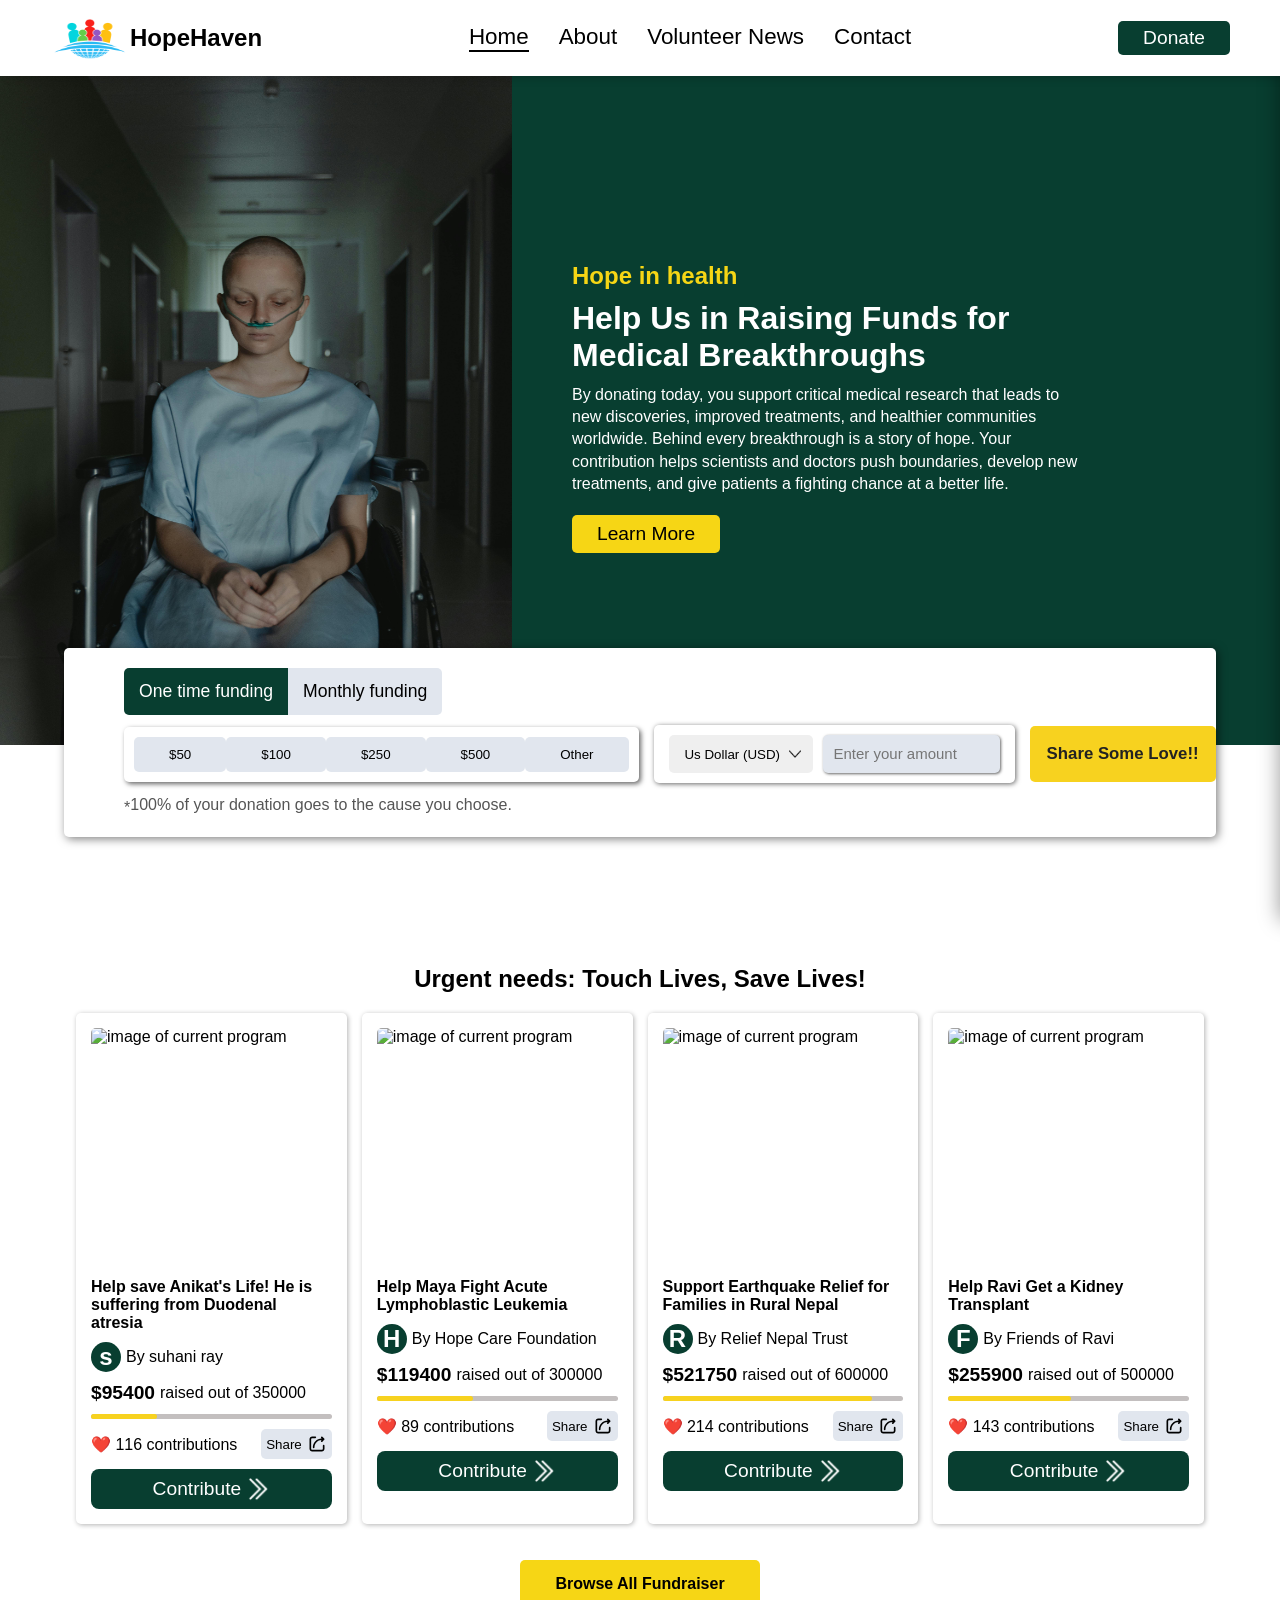
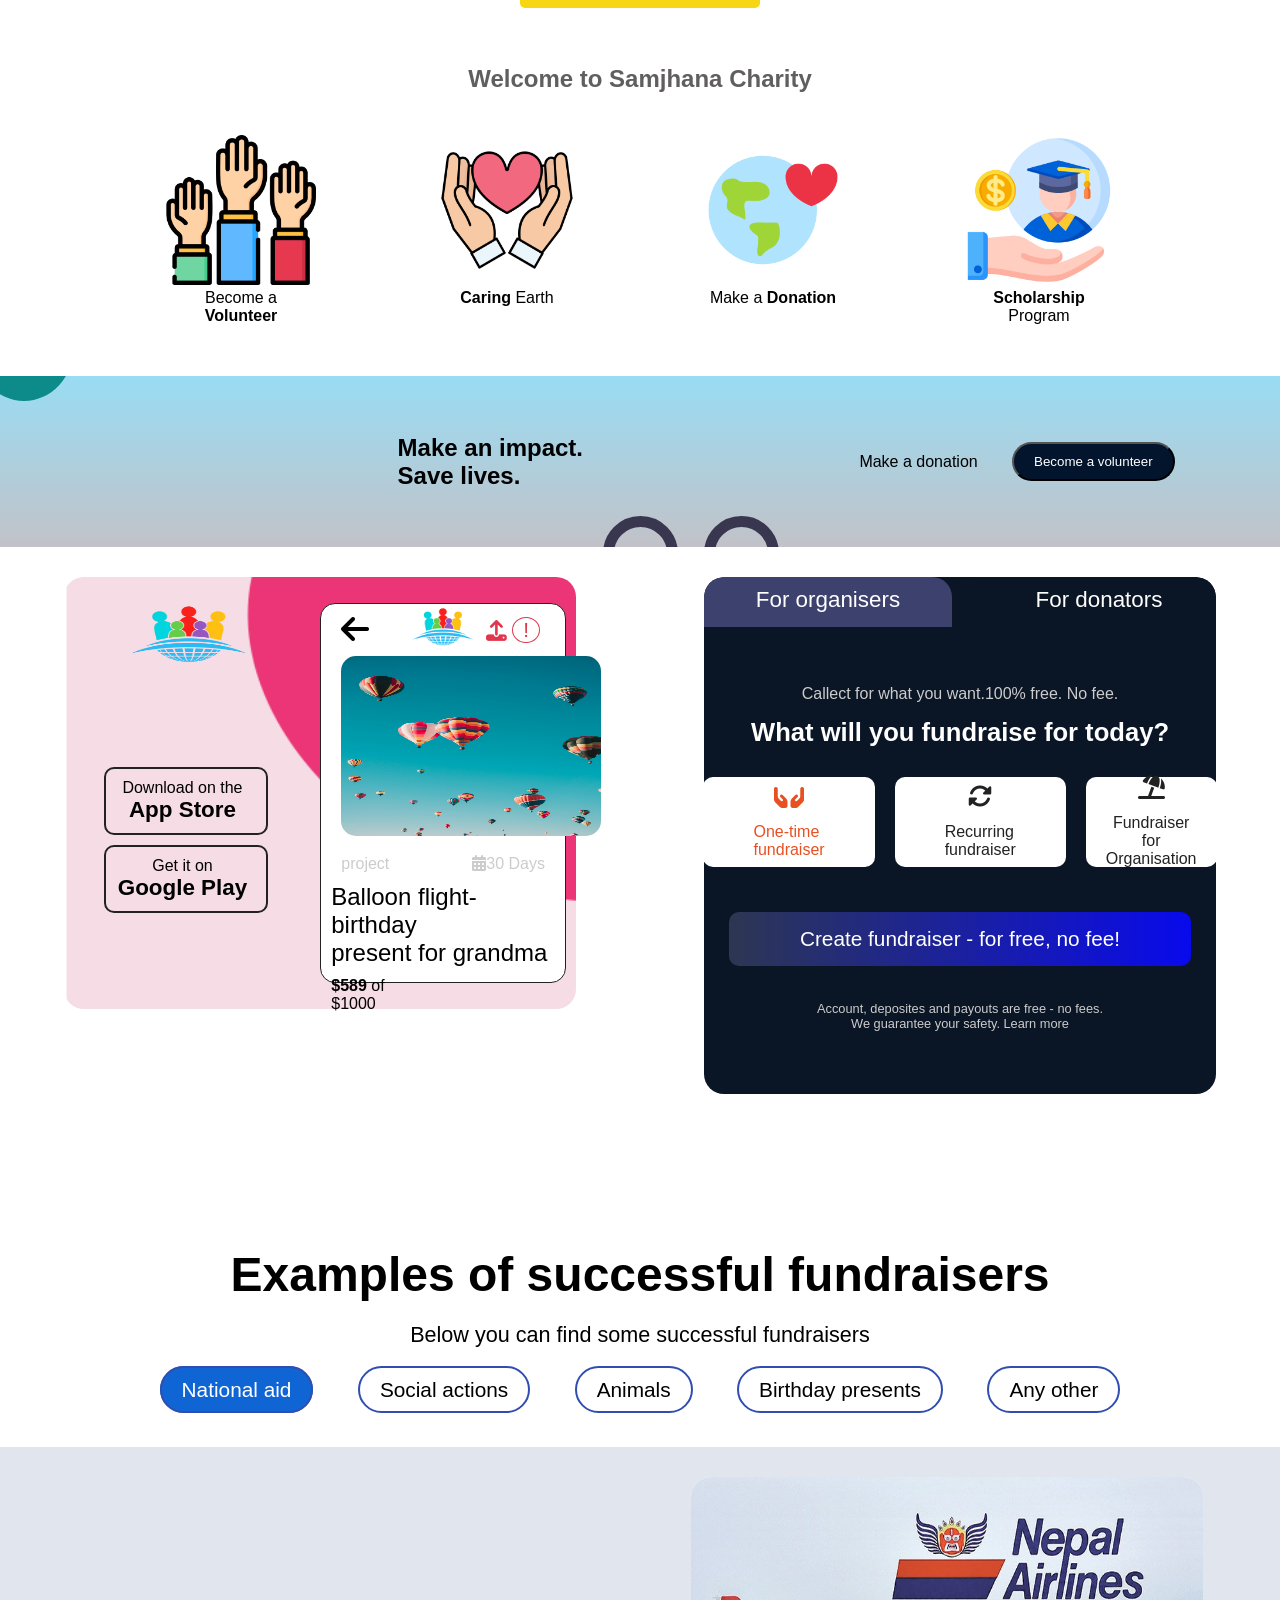
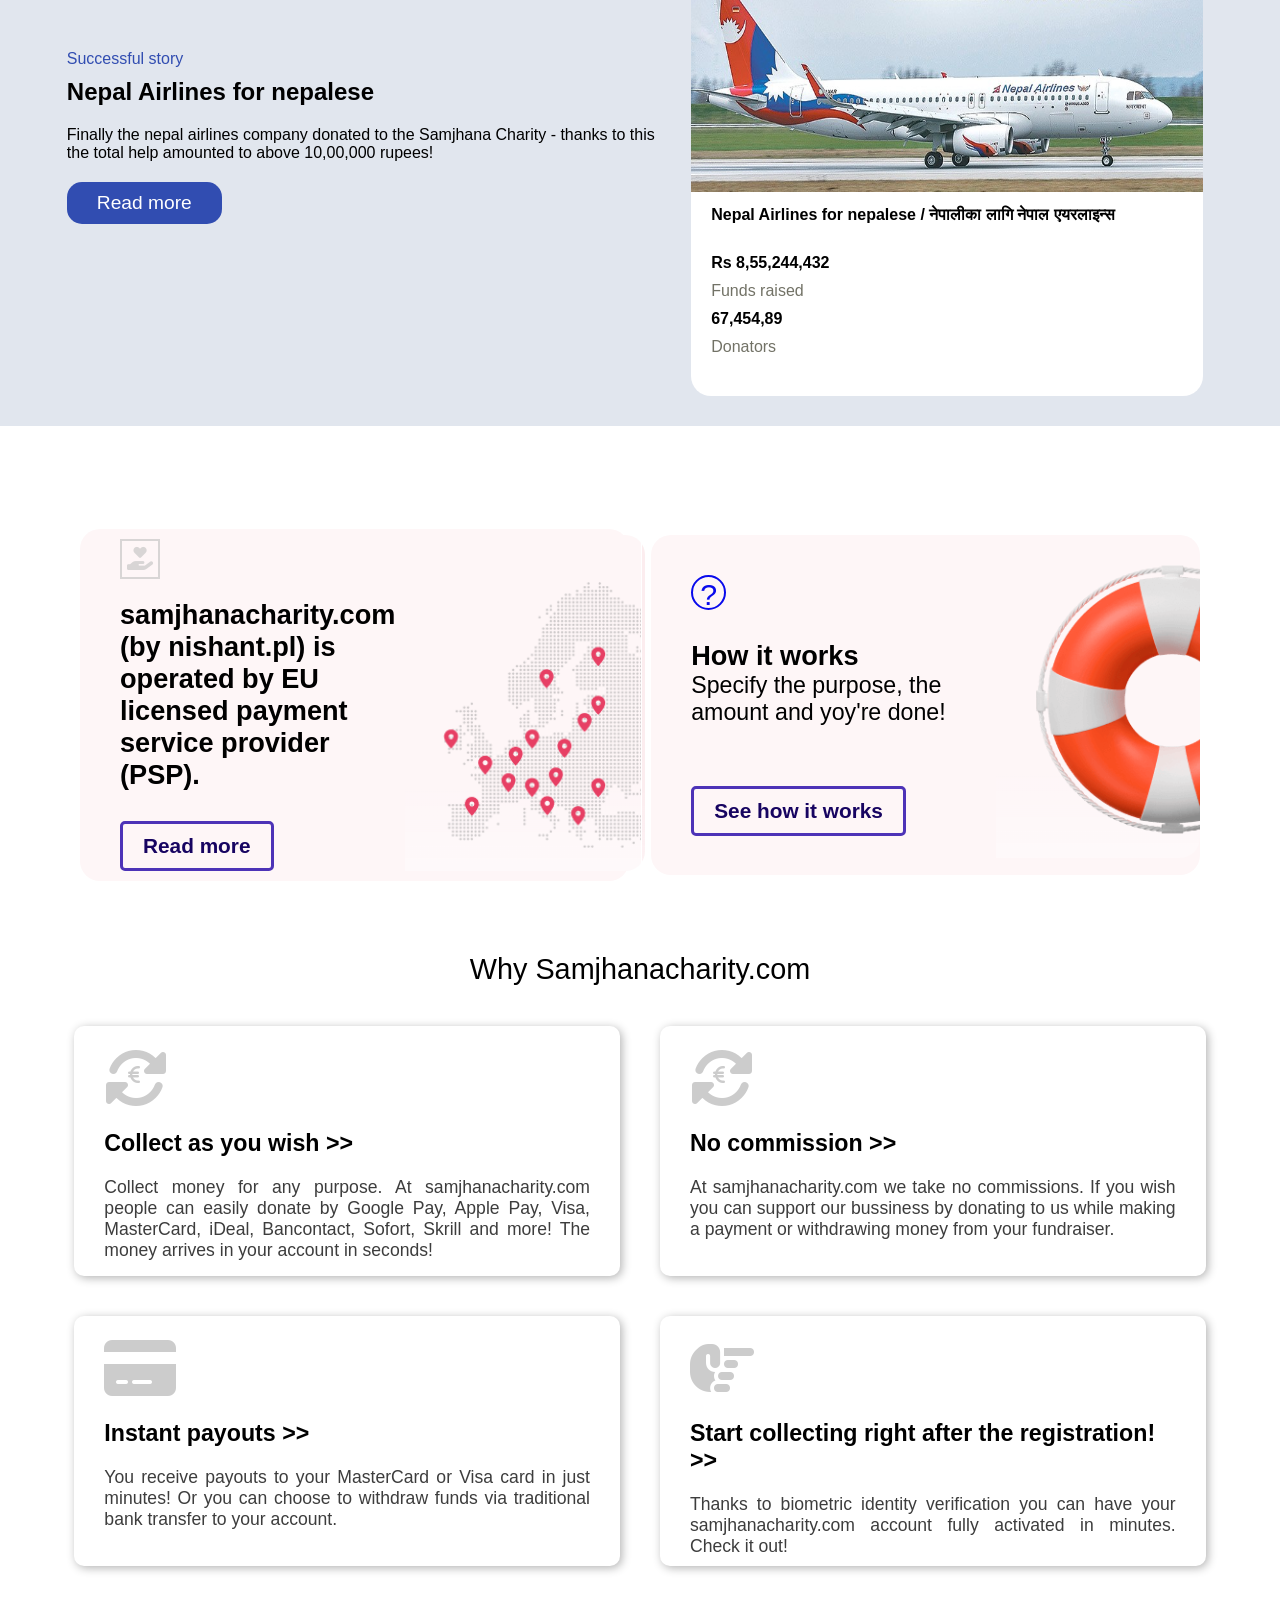
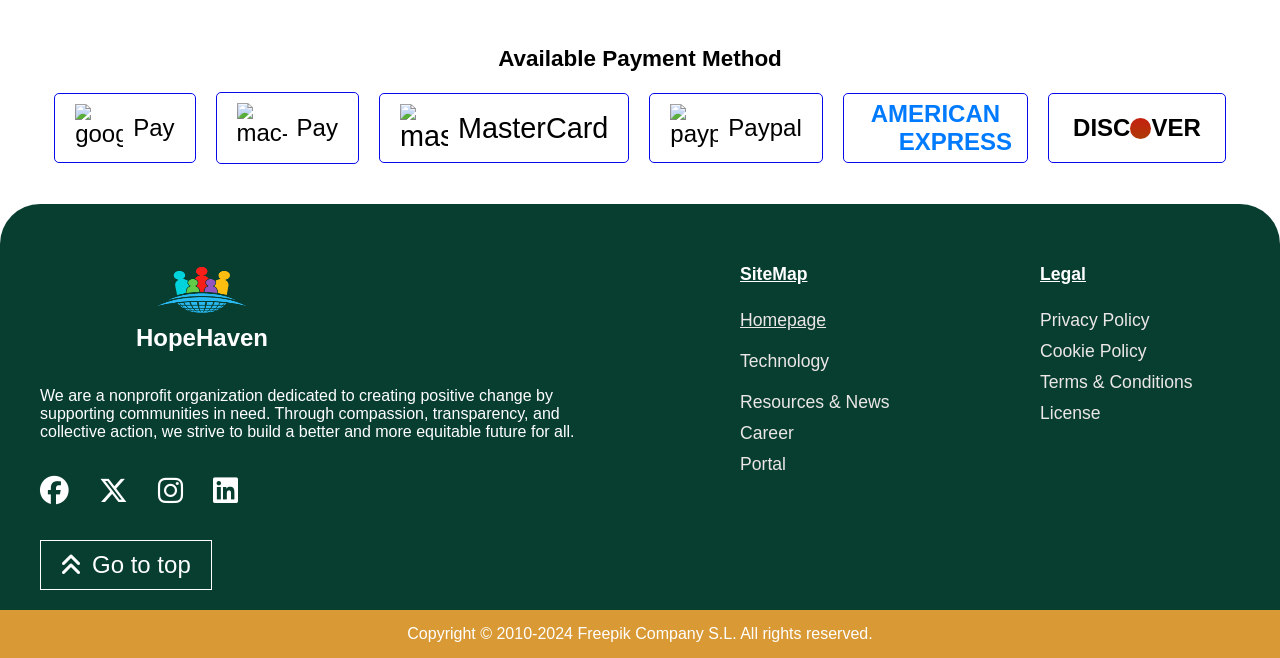
==== commit 13c7146b: "newly changes" ====
--- a/index.html
+++ b/index.html
@@ -17,7 +17,7 @@
     <script src="index.js" defer></script>
     <script src="javascript.js" defer></script>
     <script src="about.js" defer></script>
-    <script src="footer.js" defer></script>
+    <!-- <script src="footer.js" defer></script> -->
   </head>
   <body>
     <header>
@@ -35,7 +35,7 @@
           </ul>
         </div>
         <form action="">
-          <a href="donation.html"><button>Donate</button></a>
+          <a href="donation.html"><button type="button">Donate</button></a>
         </form>
       </div>
     </header>
@@ -59,6 +59,40 @@
     <section id="hero-section">
       <div class="hero-image">
         <img src="photos/hero-section-img.jpg" alt="hero section image" />
+      </div>
+      <div id="containerDetailes"> 
+          <div class="modal">
+              <h2>Why Your Support Matters</h2>
+              <p>
+                Medical breakthroughs don’t happen overnight. They are the result of
+                years of research, dedication, and support from people like you.
+              </p>
+              <p>
+                Your donation helps fund:
+              </p>
+              <ul>
+                <li>🔬 Life-saving medical research</li>
+                <li>🧪 Clinical trials for new treatments</li>
+                <li>🏥 Advanced medical equipment</li>
+                <li>❤️ Support for patients and families</li>
+              </ul>
+              <p>
+                Together, we can turn hope into healing and give people a chance at a
+                healthier future.Every day, millions of people wake up hoping for answers — a diagnosis, a cure, or simply more time with their loved ones. Medical research turns those hopes into possibilities. With your support, researchers can continue their work, doctors can access better tools, and patients can receive treatments that were once thought impossible. Your generosity doesn’t just fund science — it gives families strength, comfort, and renewed hope. <br><br>
+                🌱 Option 1: Emotional & human-focused Every day, millions of people wake up hoping for answers — a diagnosis, a cure, or simply more time with their loved ones. Medical research turns those hopes into possibilities. With your support, researchers can continue their work, doctors can access better tools, and patients can receive treatments that were once thought impossible. Your generosity doesn’t just fund science — it gives families strength, comfort, and renewed hope. <br><br>
+                🔬 Option 2: Research & impact-focused
+                Breakthroughs in medicine are built on continuous research, collaboration, and innovation. Donations help accelerate studies, improve laboratory resources, and support clinical trials that lead to safer and more effective treatments. Each contribution plays a role in advancing healthcare and bringing new solutions to patients who need them most. <br><br>
+
+                ❤️ Option 3: Community & responsibility-focused
+
+                When we come together as a community, we create meaningful change. Supporting medical research means investing in a healthier future for everyone — today and for generations to come. Your involvement helps bridge the gap between scientific discovery and real-world healing, ensuring that life-saving advancements reach people everywhere.
+                <br><br>
+                🌍 Option 4: Global & future-oriented
+
+                Medical challenges know no borders. By contributing to research initiatives, you help address global health issues and support innovations that benefit communities worldwide. From early detection to advanced therapies, your support helps shape a future where quality healthcare is accessible to all.
+              </p>
+              <button class="close-btn">&#10006;</button>
+          </div>
       </div>
       <div class="container">
         <h3>Hope in health</h3>
@@ -72,10 +106,11 @@
         </p>
         <button>Learn More</button>
       </div>
+    
       <div class="payment-list">
         <div class="payment-subscriptions-type">
-          <button class="active first">One time funding</button>
-          <button class="second">Monthly funding</button>
+          <button class="active first" data-bundlePack="oneTime">One time funding</button>
+          <button class="second" data-bundlePack="monthly">Monthly funding</button>
         </div>
         <div class="price-options">
           <div class="options">
@@ -201,7 +236,7 @@
       <div class="left-side">
         <div class="applink">
           <div class="image">
-            <img src="photos/सम्झना परोपकार2.png" alt="" />
+            <img src="photos/logo.png" alt="" />
           </div>
           <div class="link">
             <div class="iphone">
@@ -224,7 +259,7 @@
           <div class="head">
             <div class="icon"><i class="fa-solid fa-arrow-left"></i></div>
             <div class="logo">
-              <img src="photos/सम्झना परोपकार2.png" alt="" />
+              <img src="photos/logo.png" alt="" />
             </div>
             <div class="upload">
               <i class="fa-solid fa-upload"></i><span>!</span>
@@ -303,21 +338,6 @@
         </div>
       </div>
     </section>
-
-    <!-- <section id="catalog">
-      <div class="body">
-        <div class="text">
-          <h3>
-            It's here! check out our new offers catalog. Buy <br />
-            and support!
-          </h3>
-          <button>See catalog</button>
-        </div>
-        <div class="image">
-          <img src="photos/catalog.png" />
-        </div>
-      </div>
-    </section> -->
 
     <section class="list-of-fundraiser">
       <div class="heading"><h1>Examples of successful fundraisers</h1></div>
@@ -589,32 +609,6 @@
           >
         </div>
       </div>
-      <!-- <div class="container">
-        <div class="box">
-          <h2>Safely <span>>></span></h2>
-          <p>
-            Each connection is encrypted with a 256-bit certificate and
-            anomalies are monitored.
-          </p>
-        </div>
-        <div class="box">
-          <h2>Comfortably <span>>></span></h2>
-          <p>
-            It just takes a second to create a fundraiser. You can withdraw
-            money at any time!
-          </p>
-        </div>
-        <div class="box">
-          <h2>For free <span>>></span></h2>
-          <p>We do not charge any fees. Donate and withdraw money for free!</p>
-        </div>
-        <div class="box">
-          <h2>As you wish <span>>></span></h2>
-          <p>
-            Public or private? For a gift or for your wishes? Make it yours!
-          </p>
-        </div>
-      </div> -->
     </section>
 
     <footer>
@@ -644,17 +638,17 @@
           <div>
             <p role="title">SiteMap</p>
             <a href="index.html" class="linkActive">Homepage<a>
-            <a href="technology.html">Technology<a>
-            <a href="resource.html">Resources & News</a>
-            <a href="career.html">Career</a>
-            <a href="portal.html">Portal</a>
+            <a href="">Technology<a>
+            <a href="">Resources & News</a>
+            <a href="">Career</a>
+            <a href="">Portal</a>
           </div>
           <div>
             <p role="title">Legal</p>
             <a href="privacypolicy.html">Privacy Policy</a>
-            <a href="cookie.html">Cookie Policy</a>
-            <a href="termsAndCondition.html">Terms & Conditions</a>
-            <a href="license.html">License</a>
+            <a href="">Cookie Policy</a>
+            <a href="">Terms & Conditions</a>
+            <a href="">License</a>
           </div>
         </div>
       </div>
@@ -668,43 +662,3 @@
 </html>
 
 
-      <!-- <div class="footer-layer">
-        <div class="contact-form">
-          <div class="image-side">
-            <span
-              >thank you for supportinng <br />
-              samjhana charity fund</span
-            >
-          </div>
-          <div class="content-side">
-            <form action="">
-              <div class="cancel-icon">
-                <i class="fa-solid fa-arrow-left"></i>
-              </div>
-              <div class="heading">
-                <h4>If you wish to contact us - log in.</h4>
-              </div>
-              <div class="create-account">
-                <p>Don't have an account?<span>Sign Up</span></p>
-              </div>
-              <div class="signup-with">
-                <i class="fa-brands fa-facebook"></i>
-                <span>Continue with Facebook</span>
-              </div>
-              <div class="signup-with">
-                <i class="fa-brands fa-google"></i>
-                <span>Continue with Google</span>
-              </div>
-              <div class="line-through"><span>or</span></div>
-              <div class="input-email">
-                <input type="email" placeholder="Enter your email" />
-              </div>
-              <div class="input-password">
-                <input type="password" placeholder="Your password" />
-              </div>
-              <div class="forgot-password"><span>Forgot password?</span></div>
-              <button class="sign-in">Sign in</button>
-            </form>
-          </div>
-        </div>
-      </div> -->
--- a/style.css
+++ b/style.css
@@ -154,6 +154,47 @@
   z-index: 9999999;
 }
 /*--------------------------------------------------------------------hero section-------------------------------*/
+#containerDetailes {
+  width: 100dvw;
+  height: 100dvh;
+  position: fixed;
+  top: 0;
+  left: 0;
+  /* inset: 0; */
+  background-color: rgba(0, 0, 0, 0.8);
+  display: none;
+  justify-content: center;
+  align-items: center;
+  z-index: 9999999;
+}
+#containerDetailes .modal {
+  width: 70%;
+  background-color: #fff;
+  border-radius: 10px;
+  padding: 20px 40px;
+  position: relative;
+  top: 50%;
+  left: 50%;
+  transform: translate(-50%, -50%);
+}
+#containerDetailes .modal .close-btn {
+  position: absolute;
+  top: 10px;
+  right: 20px;
+  font-size: 1.8rem;
+  background: transparent;
+  border: none;
+  color: black;
+  cursor: pointer;
+}
+#containerDetailes .modal h2 {
+  text-align: center;
+  margin-bottom: 15px;
+}
+#containerDetailes .modal ul {
+  list-style-type: disc;
+  margin: 20px 30px;
+}
 #hero-section {
   width: 100%;
   min-height: 105dvh;
@@ -731,7 +772,7 @@
 /*--------------------------------story section-------------------------------*/
 
 .story-section {
-  width: 70%;
+  width: 75%;
   color: #645757;
   height: 75vh;
   margin: auto;
@@ -740,15 +781,15 @@
   justify-content: flex-start;
   align-items: center;
   margin-top: 130px;
+  gap: 30px;
 }
 .story-section .left-side {
   width: 50%;
   height: 100%;
-  /* padding-left: 8em; */
 }
 .story-section .left-side img {
   width: 100%;
-  height: 100%;
+  height: 95%;
   border-radius: 20px;
 }
 .story-section .right {
@@ -836,7 +877,7 @@
 .founder-profile {
   display: flex;
   justify-content: center;
-  gap: 0px;
+  gap: 30px;
   width: 100%;
   margin: 50px auto;
   height: 90vh;
@@ -851,7 +892,7 @@
   width: 50%;
 }
 .founder-profile .image img {
-  width: 80%;
+  width: 83%;
   height: 100%;
   border-radius: 15px;
   float: right;
@@ -985,19 +1026,17 @@
   margin-top: 0px;
 }
 .causes .container {
-  display: flex;
-  justify-content: flex-start;
-  flex-wrap: wrap;
+  display: grid;
+  grid-template-columns: repeat(3, 1fr);
   margin-top: 20px;
   width: 90%;
   cursor: pointer;
+  gap: 20px;
 }
 .causes .container .details {
   display: flex;
   flex-direction: column;
-  margin: 10px 15px;
-  width: 31%;
-  /* border: 1px solid #222; */
+  width: 100%;
   box-shadow: 0px 0px 5px rgba(0, 0, 0, 0.3);
   border-radius: 15px;
   padding: 15px;
@@ -1102,7 +1141,7 @@
   margin: -60px 5px 90px 30px;
 }
 .application .left-side .applink .image img {
-  width: 200px;
+  width: 130px;
   height: 60px;
 }
 .application .left-side .applink .link .iphone,
--- a/about.css
+++ b/about.css
@@ -192,7 +192,7 @@
   border-radius: 5px;
   font-size: 1.3rem;
   color: #fff;
-  margin: 25px 0px 0px;
+  margin: 25px 0px 10px;
   cursor: pointer;
 }
 .about-body .container .right-side .content-with-image {
@@ -239,7 +239,10 @@
 .about-body .container .right-side .second-bar {
   margin-top: 40px;
   position: sticky;
-  top: 12%;
+  top: 10%;
+  background-color: #fff;
+  padding: 20px 0px 0px;
+  /* box-shadow: 2px 2px 8px #d3d3d3; */
 }
 /*--------------------------------------------------fundraisers section----------------------------------------------*/
 
--- a/footerLogInWith.css
+++ b/footerLogInWith.css
@@ -203,125 +203,160 @@
   cursor: pointer;
 }
 
-footer .footer-layer {
+.footer-layer {
   width: 100%;
   height: 100vh;
-  display: none;
-  background-color: rgba(0, 0, 0, 0.8);
-  position: fixed;
-  top: 0px;
-  left: 0px;
-}
-footer .contact-form {
-  position: fixed;
-  display: flex;
-  top: 55%;
-  left: 50%;
-  transform: translate(-46%, -50%);
-  width: 60%;
-  height: 85vh;
-  box-shadow: 5px 5px 10px rgba(0, 0, 0, 0.9);
-  border-radius: 5px;
-  background: rgba(0, 0, 0, 0.9);
-}
-footer .contact-form .image-side {
-  width: 50%;
-  background-image: url(photos/n1.jpg);
+  display: flex;
+  justify-content: center;
+  align-items: center;
+  margin-top: 40px;
+}
+.footer-layer .fa-circle-user {
+  width: 90%;
+  text-align: center;
+  font-size: 3.5rem;
+}
+.contact-form {
+  display: flex;
+  width: 65%;
+  height: 80vh;
+  box-shadow: 0px 0px 5px rgba(0, 0, 0, 0.5);
+  border-radius: 15px;
+  overflow: hidden;
+}
+.contact-form .image-side {
+  min-width: 50%;
+  background-image: url(photos/medicine.jpg);
   background-position: center;
   background-size: cover;
   display: flex;
-  justify-content: center;
-  align-items: end;
-}
-footer .contact-form .image-side span {
+  align-items: center;
+  padding-left: 40px;
+  position: relative;
+}
+.contact-form .image-side .overlay {
+  position: absolute;
+  top: 0;
+  left: 0;
+  width: 100%;
+  height: 100%;
+  background-color: var(--primary-color);
+  opacity: 0.8;
+}
+.contact-form .image-side div.title {
   color: #fff;
   font-size: 2rem;
   padding: 50px 0px;
-  background: linear-gradient(to right, #2908e9, #ff0202);
-  background-clip: text;
-  -webkit-text-fill-color: transparent;
-}
-footer .contact-form .content-side {
+  z-index: 99;
+}
+.contact-form .image-side div.title span {
+  color: #ffdd00;
+  font-size: 3rem;
+  font-weight: bold;
+  display: flex;
+}
+.contact-form .image-side div.title .line {
+  width: 30%;
+  height: 4px;
+  background-color: #ffdd00;
+  margin: 10px 0px;
+}
+.contact-form .image-side div.title p {
+  font-size: 1.2rem;
+  margin-top: 20px;
+}
+.contact-form .content-side {
   position: relative;
+  width: 100%;
+  display: flex;
+  padding: 20px 40px;
+
+  background-color: #fff;
+}
+.contact-form .content-side form {
+  width: 100%;
+  justify-content: center;
+  align-items: center;
+  flex-direction: column;
+}
+
+.contact-form .content-side div {
+  width: 90%;
+  text-align: center;
+  margin: 10px auto;
+  /* background-color: red; */
+}
+.contact-form .content-side div h4 {
+  font-size: 1.4rem;
+  width: 100%;
+  margin-top: 20px;
+  margin-bottom: 40px;
+}
+.contact-form .content-side .create-account a {
+  color: #2d22c7;
+}
+.contact-form .content-side .create-account a:hover {
+  text-decoration: underline;
+}
+body > div.footer-layer > div > div.content-side > form > div.buttons {
+  display: flex;
+  justify-content: space-between;
+  gap: 10px;
+}
+.contact-form .content-side .signup-with {
   width: 50%;
-  display: flex;
-  padding: 40px 60px;
-  justify-content: center;
-  align-items: center;
-  flex-direction: column;
-  background-color: #fff;
-}
-footer .contact-form .content-side div {
-  width: 100%;
-  margin: 5px 0px;
-  height: 2.3rem;
-}
-footer .contact-form .content-side .cancel-icon {
-  position: absolute;
-  top: 20px;
-  right: 40px;
-  color: #fff;
-  width: 100%;
-  display: flex;
-  justify-content: right;
-  cursor: pointer;
-}
-footer .contact-form .content-side .cancel-icon i {
-  font-size: 2rem;
-  color: #222;
-}
-footer .contact-form .content-side div {
-  text-align: center;
-  margin: 10px 0px;
-}
-footer .contact-form .content-side div h4 {
-  font-size: 1.4rem;
-}
-footer .contact-form .content-side .create-account span {
+  border: 1px solid #2d22c7;
+  display: flex;
+  justify-content: center;
+  align-items: center;
+  border-radius: 10px;
+  cursor: pointer;
+  padding: 8px 5px;
+}
+.contact-form .content-side .signup-with span {
   color: #2d22c7;
-}
-footer .contact-form .content-side .signup-with {
-  border: 1px solid #2d22c7;
-  display: flex;
-  justify-content: center;
-  align-items: center;
-  border-radius: 10px;
-  cursor: pointer;
-}
-footer .contact-form .content-side .signup-with span {
-  color: #2d22c7;
-}
-footer .contact-form .content-side .signup-with .fa-facebook {
+  font-size: 0.79rem;
+}
+.contact-form .content-side .signup-with .fa-facebook {
   color: rgb(45, 20, 228);
-  font-size: 1.3rem;
-  margin-right: 10px;
-}
-footer .contact-form .content-side .signup-with .fa-google {
+  font-size: 1rem;
+  margin-right: 5px;
+}
+.contact-form .content-side .signup-with .fa-google {
   background: linear-gradient(45deg, #08e843, #ee1202);
   background-clip: text;
   -webkit-text-fill-color: transparent;
-  font-size: 1.3rem;
-  margin-right: 10px;
-}
-footer .contact-form .content-side .line-through {
-  width: 100%;
+  font-size: 1rem;
+  margin-right: 5px;
+}
+.contact-form .content-side .line-through {
+  width: 90%;
   height: 1px;
   background-color: #09ac1e;
-  margin: 30px 0px;
+  margin: 20px auto 10px;
   position: relative;
 }
-footer .contact-form .content-side .line-through span {
+.contact-form .content-side .line-through span {
   position: absolute;
   top: -10px;
+  left: 50%;
+  transform: translateX(-50%);
   width: 30px;
   height: 30px;
   background-color: #fff;
   border-radius: 50%;
 }
-
-footer .contact-form .content-side .input-email input,
-footer .contact-form .content-side .input-password input {
-  width: 100%;
+.contact-form .content-side .input-container {
+  width: 100%;
+  /*
+  display: flex;
+  flex-direction: column;
+  justify-content: flex-end;
+  margin: 20px auto; */
+}
+.contact-form .content-side .input-email input,
+.contact-form .content-side .input-password input {
+  width: 90%;
   height: 2.5rem;
   padding: 10px 15px;
   border: 1px solid #ccc;
@@ -329,6 +364,14 @@
   border-radius: 5px;
   cursor: pointer;
 }
+.contact-form .content-side .input-container span {
+  color: red;
+  font-size: 0.7rem;
+  width: 90%;
+  display: none;
+  margin-top: 5px;
+  margin-left: 15px;
+}
 .contact-form .content-side .forgot-password {
   color: #ee1202;
   display: flex;
@@ -338,8 +381,8 @@
 .contact-form .content-side .forgot-password:hover {
   text-decoration: underline;
 }
-.contact-form .content-side button {
-  width: 100%;
+.contact-form .content-side form button {
+  width: 90%;
   padding: 10px 20px;
   color: #fff;
   font-size: 1.3rem;
@@ -348,10 +391,13 @@
   outline: none;
   border-radius: 10px;
   cursor: pointer;
-}
-.contact-form .content-side button:hover {
+  margin: 0px 22px;
+  margin-top: 10px;
+}
+.contact-form .content-side form button:hover {
   box-shadow: 1px 1px 5px #2d22c7;
 }
+*/
 
 /*----------------------------------frequently asked question ------------------------------*/
 
